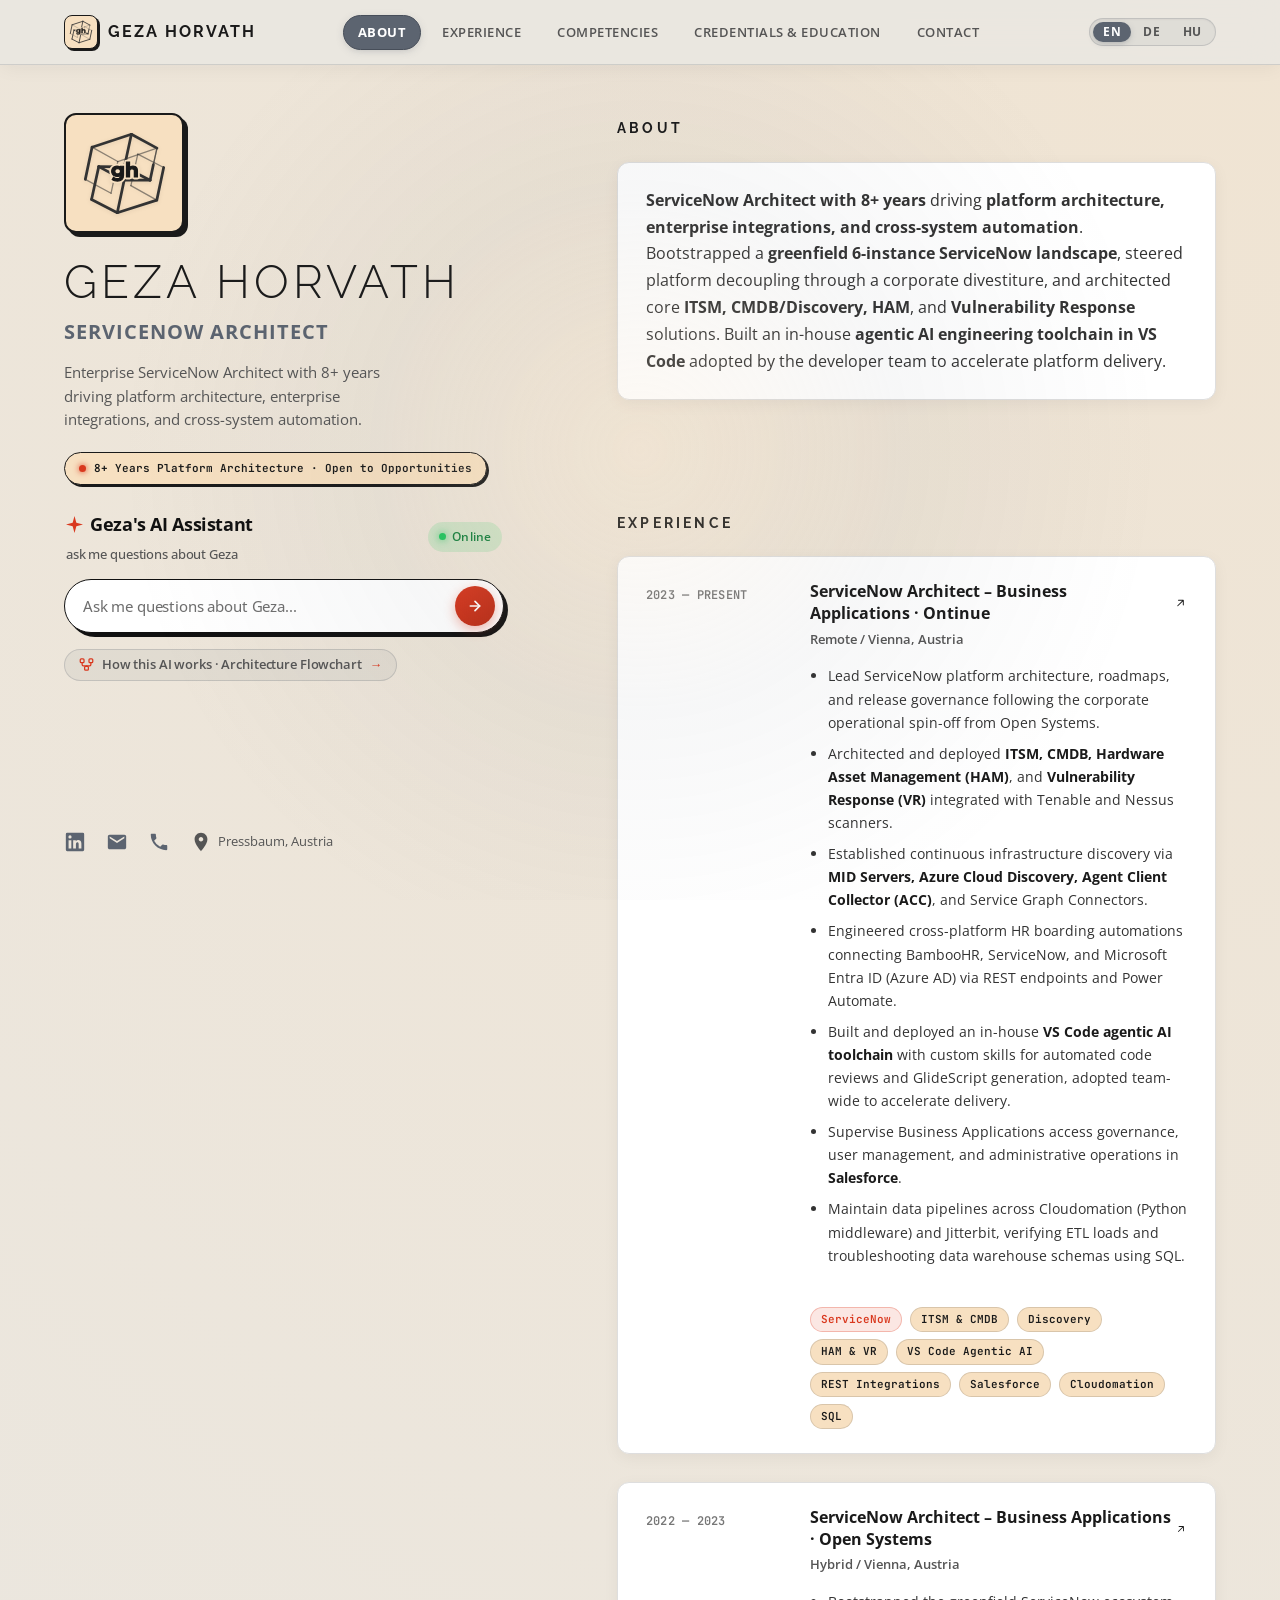
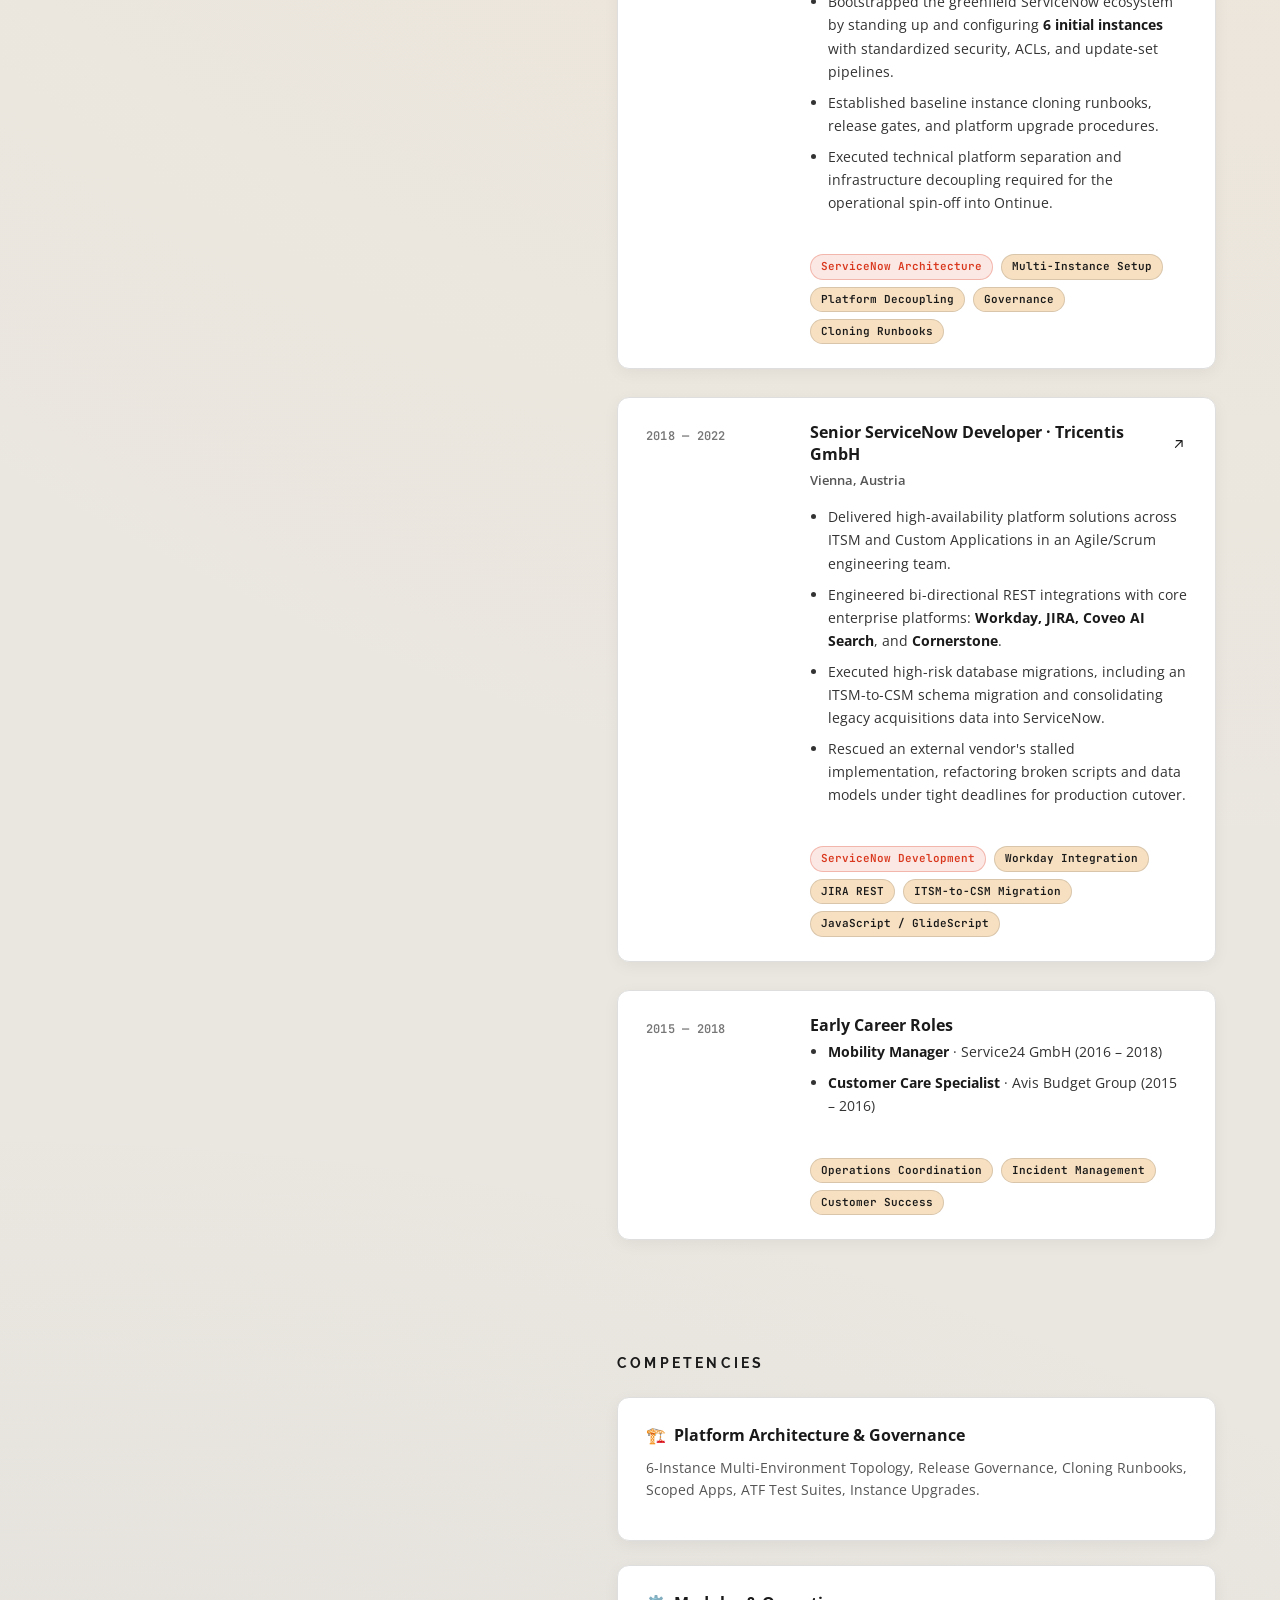
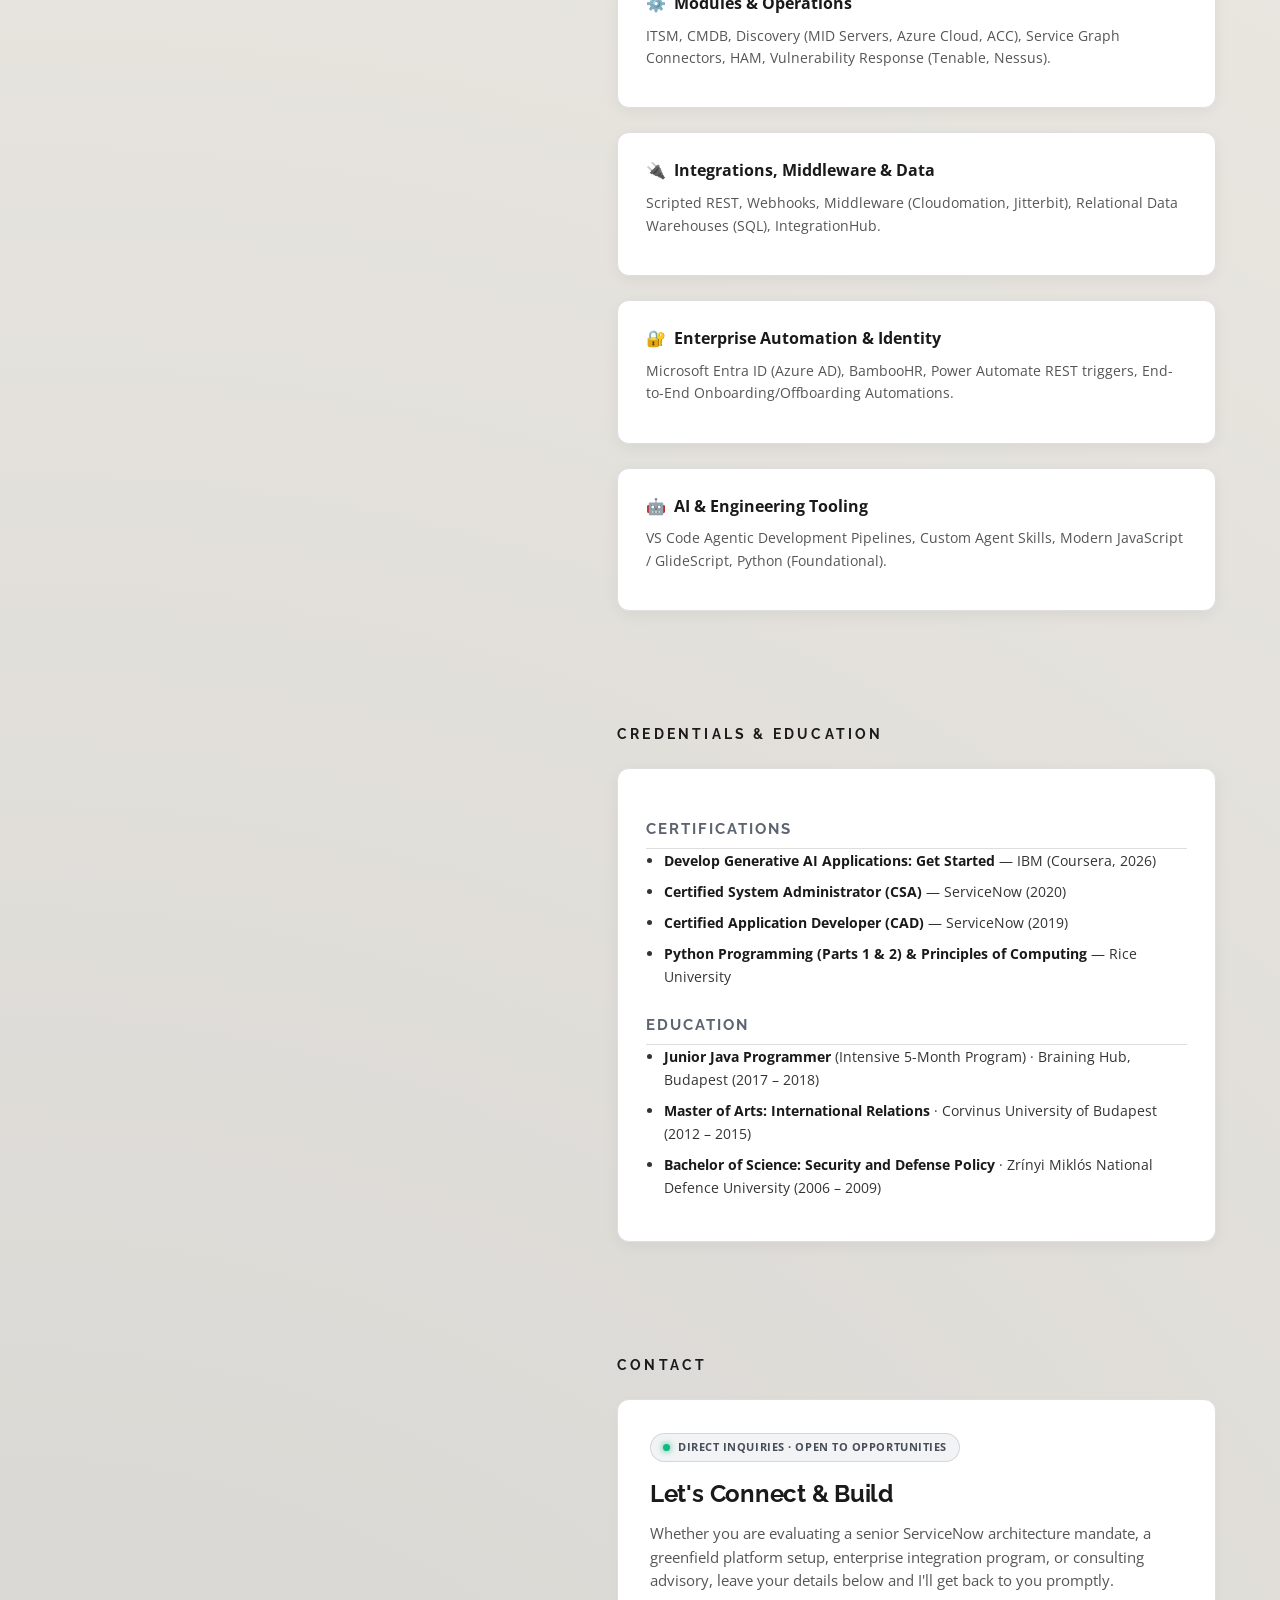
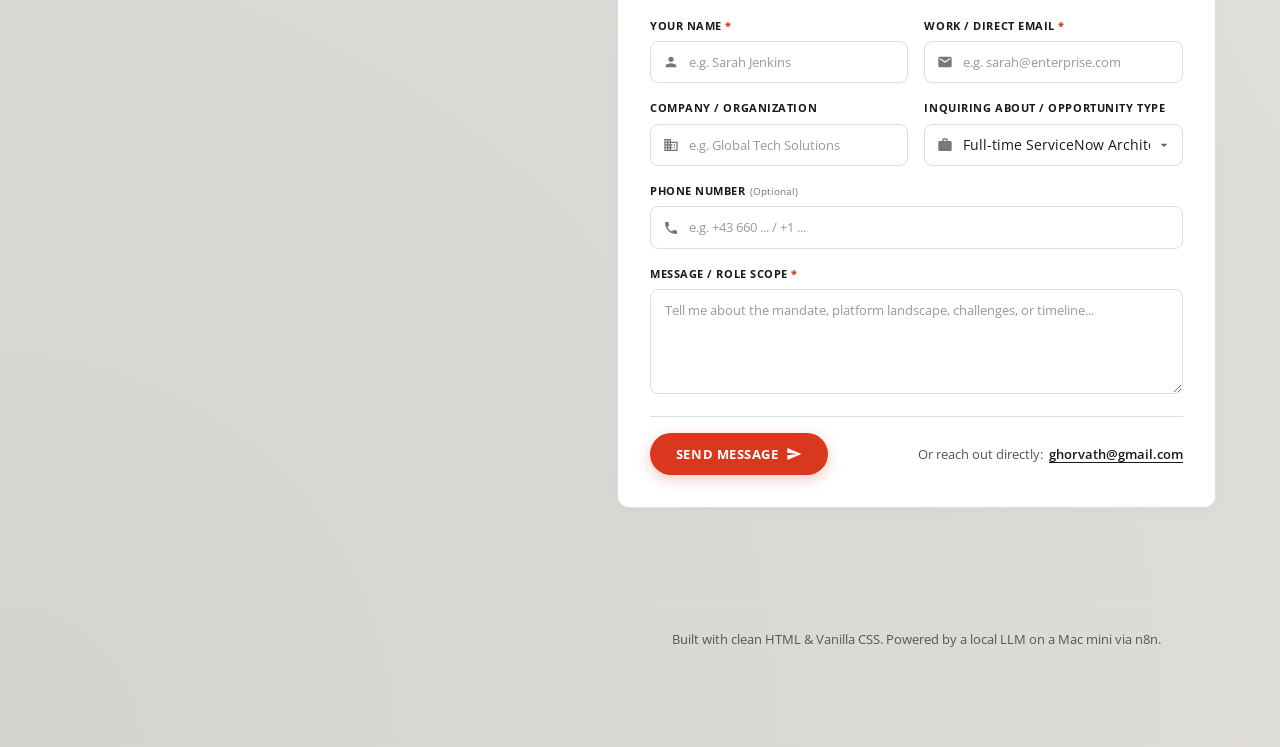
==== index.html @ 1db0560e "changed author-role text - added "Software developer"" ====
<!doctype html>
<html lang="en" class="scroll-smooth">

<head>
  <meta charset="utf-8">
  <meta name="viewport" content="width=device-width, initial-scale=1">
  <title>Geza Horvath — ServiceNow Architect</title>
  <meta name="description"
    content="ServiceNow Architect portfolio with 8+ years driving platform architecture, enterprise integrations, and cross-system automation.">
  <link rel="icon" type="image/svg+xml" href="favicon.svg">
  <link rel="apple-touch-icon" href="favicon.svg">
  <!-- Fonts: Raleway, Open Sans, Montserrat, JetBrains Mono -->
  <link rel="preconnect" href="https://fonts.googleapis.com">
  <link rel="preconnect" href="https://fonts.gstatic.com" crossorigin>
  <link
    href="https://fonts.googleapis.com/css2?family=JetBrains+Mono:wght@400;500;600;700&family=Montserrat:wght@400;500;600;700&family=Open+Sans:ital,wght@0,300;0,400;0,600;0,700;1,400&family=Raleway:wght@100;200;300;400;500;600;700;800&display=swap"
    rel="stylesheet">
  <link rel="stylesheet" href="v4-editorial/styles.css?v=tags2">
  <link rel="stylesheet" href="shared/chat-widget.css?v=arch1">
</head>

<body class="editorial-theme">

  <!-- =========================================================================
       TOP NAVIGATION BAR
       ========================================================================= -->
  <header class="top-navbar" id="top-navbar" aria-label="Main navigation">
    <div class="top-navbar-container">
      <div class="top-nav-brand">
        <a href="#about" class="brand-link" aria-label="Geza Horvath — Back to top">
          <div class="brand-logo-mini">
            <svg viewBox="0 0 80 80" class="mini-logo-svg" role="img" aria-label="Geza Horvath monogram gh">
              <!-- Secondary thin wireframe lines -->
              <g stroke="currentColor" stroke-width="1.3" stroke-opacity="0.55" stroke-linecap="round"
                stroke-linejoin="round" fill="none">
                <line x1="12.66" y1="17.84" x2="34.34" y2="29.93" />
                <line x1="67.34" y1="18.67" x2="34.34" y2="29.93" />
                <line x1="34.34" y1="29.93" x2="28.68" y2="56.6" />
                <line x1="7.0" y1="44.93" x2="28.68" y2="56.6" />
                <line x1="73.0" y1="34.93" x2="51.18" y2="23.67" />
                <line x1="51.18" y1="23.67" x2="45.38" y2="50.21" />
                <line x1="45.38" y1="50.21" x2="67.2" y2="62.44" />
                <line x1="67.34" y1="18.67" x2="61.54" y2="45.63" />
                <line x1="64.3" y1="32.57" x2="67.34" y2="18.67" />
              </g>
              <!-- Primary thick lines (Josef Albers Structural Constellation) -->
              <g stroke="currentColor" stroke-width="2.6" stroke-linecap="round" stroke-linejoin="round" fill="none">
                <line x1="12.66" y1="17.84" x2="45.8" y2="7.0" />
                <line x1="45.8" y1="7.0" x2="67.34" y2="18.67" />
                <line x1="12.66" y1="17.84" x2="7.0" y2="44.93" />
                <line x1="45.8" y1="7.0" x2="39.86" y2="34.51" />
                <line x1="18.32" y1="34.23" x2="39.86" y2="34.51" />
                <line x1="18.32" y1="34.23" x2="39.72" y2="45.63" />
                <line x1="39.86" y1="34.51" x2="61.54" y2="45.63" />
                <line x1="39.72" y1="45.63" x2="61.54" y2="45.63" />
                <line x1="61.54" y1="45.63" x2="64.3" y2="32.57" />
                <line x1="18.32" y1="34.23" x2="12.25" y2="61.88" />
                <line x1="12.25" y1="61.88" x2="33.92" y2="73.0" />
                <line x1="33.92" y1="73.0" x2="67.2" y2="62.44" />
                <line x1="67.2" y1="62.44" x2="73.0" y2="34.93" />
                <line x1="39.72" y1="45.63" x2="33.92" y2="73.0" />
              </g>
              <!-- 'gh' Monogram -->
              <text x="40" y="44" class="logo-monogram-halo" text-anchor="middle">gh</text>
              <text x="40" y="44" class="logo-monogram-core" text-anchor="middle">gh</text>
            </svg>
          </div>
          <span class="brand-text">Geza Horvath</span>
        </a>
      </div>

      <nav class="top-nav-menu" aria-label="In-page navigation links">
        <ul class="top-nav-list">
          <li>
            <a class="nav-link active" href="#about">
              <span class="nav-text" data-i18n="nav_about">About</span>
            </a>
          </li>
          <li>
            <a class="nav-link" href="#experience">
              <span class="nav-text" data-i18n="nav_experience">Experience</span>
            </a>
          </li>
          <li>
            <a class="nav-link" href="#competencies">
              <span class="nav-text" data-i18n="nav_competencies">Competencies</span>
            </a>
          </li>
          <li>
            <a class="nav-link" href="#certifications">
              <span class="nav-text"><span class="full-label" data-i18n="nav_credentials">Credentials &
                  Education</span><span class="short-label" data-i18n="nav_credentials_short">Credentials</span></span>
            </a>
          </li>
          <li>
            <a class="nav-link" href="#contact">
              <span class="nav-text" data-i18n="nav_contact">Contact</span>
            </a>
          </li>
        </ul>
      </nav>

      <div class="top-nav-actions">
        <div class="lang-picker" id="lang-picker" role="radiogroup" aria-label="Language selection">
          <button type="button" class="lang-btn active" data-lang="en" role="radio" aria-checked="true"
            aria-label="English" title="English">
            <span class="lang-code">EN</span>
          </button>
          <button type="button" class="lang-btn" data-lang="de" role="radio" aria-checked="false" aria-label="Deutsch"
            title="Deutsch">
            <span class="lang-code">DE</span>
          </button>
          <button type="button" class="lang-btn" data-lang="hu" role="radio" aria-checked="false" aria-label="Magyar"
            title="Magyar">
            <span class="lang-code">HU</span>
          </button>
        </div>
      </div>
    </div>
  </header>

  <!-- Background cursor spotlight tracking overlay -->
  <div id="spotlight" class="spotlight"></div>

  <div class="site-container">

    <!-- =========================================================================
         LEFT COLUMN (STICKY SIDEBAR: LOGO, BIO, AI ASSISTANT, SOCIAL)
         ========================================================================= -->
    <header class="sidebar-header">
      <div>
        <!-- Editorial Monogram Geometric Logo -->
        <div class="sidebar-logo-wrapper">
          <div class="logo">
            <svg viewBox="0 0 80 80" class="logo-svg" role="img" aria-label="Geza Horvath monogram gh">
              <!-- Secondary thin wireframe lines -->
              <g stroke="currentColor" stroke-width="1.1" stroke-opacity="0.55" stroke-linecap="round"
                stroke-linejoin="round" fill="none">
                <line x1="12.66" y1="17.84" x2="34.34" y2="29.93" />
                <line x1="67.34" y1="18.67" x2="34.34" y2="29.93" />
                <line x1="34.34" y1="29.93" x2="28.68" y2="56.6" />
                <line x1="7.0" y1="44.93" x2="28.68" y2="56.6" />
                <line x1="73.0" y1="34.93" x2="51.18" y2="23.67" />
                <line x1="51.18" y1="23.67" x2="45.38" y2="50.21" />
                <line x1="45.38" y1="50.21" x2="67.2" y2="62.44" />
                <line x1="67.34" y1="18.67" x2="61.54" y2="45.63" />
                <line x1="64.3" y1="32.57" x2="67.34" y2="18.67" />
              </g>
              <!-- Primary thick lines (Josef Albers Structural Constellation) -->
              <g stroke="currentColor" stroke-width="2.3" stroke-linecap="round" stroke-linejoin="round" fill="none">
                <line x1="12.66" y1="17.84" x2="45.8" y2="7.0" />
                <line x1="45.8" y1="7.0" x2="67.34" y2="18.67" />
                <line x1="12.66" y1="17.84" x2="7.0" y2="44.93" />
                <line x1="45.8" y1="7.0" x2="39.86" y2="34.51" />
                <line x1="18.32" y1="34.23" x2="39.86" y2="34.51" />
                <line x1="18.32" y1="34.23" x2="39.72" y2="45.63" />
                <line x1="39.86" y1="34.51" x2="61.54" y2="45.63" />
                <line x1="39.72" y1="45.63" x2="61.54" y2="45.63" />
                <line x1="61.54" y1="45.63" x2="64.3" y2="32.57" />
                <line x1="18.32" y1="34.23" x2="12.25" y2="61.88" />
                <line x1="12.25" y1="61.88" x2="33.92" y2="73.0" />
                <line x1="33.92" y1="73.0" x2="67.2" y2="62.44" />
                <line x1="67.2" y1="62.44" x2="73.0" y2="34.93" />
                <line x1="39.72" y1="45.63" x2="33.92" y2="73.0" />
              </g>
              <!-- 'gh' Monogram -->
              <text x="40" y="43" class="logo-monogram-halo" text-anchor="middle">gh</text>
              <text x="40" y="43" class="logo-monogram-core" text-anchor="middle">gh</text>
            </svg>
          </div>
        </div>

        <h1 class="author-title">
          <a href="/">Geza Horvath</a>
        </h1>
        <h2 class="author-role" data-i18n="author_role">
          ServiceNow Architect & Software developer
        </h2>
        <p class="author-lead" data-i18n="author_lead">
          Enterprise ServiceNow Architect with 8+ years driving platform architecture, enterprise integrations, and
          cross-system automation.
        </p>

        <div class="status-pill">
          <span class="status-indicator-dot"></span>
          <span data-i18n="status_pill">8+ Years Platform Architecture · Open to Opportunities</span>
        </div>

        <!-- Inline AI Cloud Assistant Section (Prominent, directly below status-pill) -->
        <div id="ai-cloud-container"></div>
      </div>

      <!-- Social & Direct Contact Links -->
      <ul class="social-links" aria-label="Contact and social media links">
        <li class="social-item">
          <a href="https://www.linkedin.com/in/geza-horvath-16288a185" target="_blank" rel="noreferrer noopener"
            aria-label="LinkedIn Profile" title="LinkedIn">
            <svg class="social-icon" viewBox="0 0 24 24">
              <path
                d="M20.5 2h-17A1.5 1.5 0 002 3.5v17A1.5 1.5 0 003.5 22h17a1.5 1.5 0 001.5-1.5v-17A1.5 1.5 0 0020.5 2zM8 19H5v-9h3zM6.5 8.25A1.75 1.75 0 118.3 6.5a1.78 1.78 0 01-1.8 1.75zM19 19h-3v-4.74c0-1.42-.6-1.93-1.38-1.93A1.74 1.74 0 0013 14.19a.66.66 0 000 .14V19h-3v-9h2.9v1.3a3.11 3.11 0 012.7-1.4c1.55 0 3.36.86 3.36 3.66z" />
            </svg>
          </a>
        </li>
        <li class="social-item">
          <a href="mailto:ghorvath@gmail.com" onclick="event.preventDefault(); copyText('ghorvath@gmail.com', 'Email');"
            aria-label="Email Geza Horvath" title="ghorvath@gmail.com">
            <svg class="social-icon" viewBox="0 0 24 24">
              <path
                d="M20 4H4c-1.1 0-1.99.9-1.99 2L2 18c0 1.1.9 2 2 2h16c1.1 0 2-.9 2-2V6c0-1.1-.9-2-2-2zm0 4l-8 5-8-5V6l8 5 8-5v2z" />
            </svg>
          </a>
        </li>
        <li class="social-item">
          <a href="tel:+436601082050" onclick="event.preventDefault(); copyText('+43 660 108 2050', 'Phone');"
            aria-label="Call Geza Horvath" title="+43 660 108 2050">
            <svg class="social-icon" viewBox="0 0 24 24">
              <path
                d="M20.01 15.38c-1.23 0-2.42-.2-3.53-.56a.977.977 0 00-1.01.24l-2.2 2.2a15.053 15.053 0 01-6.59-6.59l2.2-2.21a.96.96 0 00.25-1.01A11.36 11.36 0 018.57 3.9c0-.55-.45-1-1-1H4c-.55 0-1 .45-1 1 0 9.39 7.61 17 17 17 .55 0 1-.45 1-1v-3.5c0-.55-.45-1-.99-1.02z" />
            </svg>
          </a>
        </li>
        <li class="social-item">
          <span style="display: flex; align-items: center; font-size: 13px; color: var(--c-text-muted);"
            title="Pressbaum, Austria">
            <svg class="social-icon" style="margin-right: 6px;" viewBox="0 0 24 24">
              <path
                d="M12 2C8.13 2 5 5.13 5 9c0 5.25 7 13 7 13s7-7.75 7-13c0-3.87-3.13-7-7-7zm0 9.5c-1.38 0-2.5-1.12-2.5-2.5s1.12-2.5 2.5-2.5 2.5 1.12 2.5 2.5-1.12 2.5-2.5 2.5z" />
            </svg>
            <span data-i18n="location_text">Pressbaum, Austria</span>
          </span>
        </li>
      </ul>
    </header>

    <!-- =========================================================================
         RIGHT COLUMN (SCROLLABLE CONTENT SECTIONS)
         ========================================================================= -->
    <main id="content" class="main-content">

      <!-- SECTION 1: ABOUT -->
      <section id="about" class="content-section" aria-label="About summary">
        <div class="sticky-section-header">
          <h2 class="section-label" data-i18n="section_about">About</h2>
        </div>
        <div class="card-item about-card">
          <p class="about-text" data-i18n-html="about_p">
            <strong>ServiceNow Architect with 8+ years</strong> driving <strong>platform architecture, enterprise
              integrations, and cross-system automation</strong>. Bootstrapped a <strong class="accent-color">greenfield
              6-instance ServiceNow landscape</strong>, steered platform decoupling through a corporate divestiture, and
            architected core <strong class="accent-color">ITSM, CMDB/Discovery, HAM</strong>, and <strong
              class="accent-color">Vulnerability Response</strong> solutions. Built an in-house <strong
              class="accent-color">agentic AI engineering toolchain in VS Code</strong> adopted by the developer team to
            accelerate platform delivery.
          </p>
        </div>
      </section>

      <!-- SECTION 2: EXPERIENCE -->
      <section id="experience" class="content-section" aria-label="Professional Experience">
        <div class="sticky-section-header">
          <h2 class="section-label" data-i18n="section_experience">Experience</h2>
        </div>

        <div class="experience-list card-list">

          <!-- ROLE 1: ONTINUE -->
          <article class="card-item experience-card">
            <div class="card-grid">
              <header class="card-period" aria-label="2023 to Present" data-i18n-html="exp_ontinue_period">2023 &mdash;
                Present</header>
              <div class="card-content">
                <h3 class="card-headline">
                  <a href="https://www.ontinue.com" target="_blank" rel="noreferrer noopener">
                    <span data-i18n="exp_ontinue_role">ServiceNow Architect – Business Applications · Ontinue</span>
                    <svg class="arrow-icon" viewBox="0 0 20 20">
                      <path
                        d="M5.22 14.78a.75.75 0 001.06 0l7.22-7.22v5.69a.75.75 0 001.5 0v-7.5a.75.75 0 00-.75-.75h-7.5a.75.75 0 000 1.5h5.69l-7.22 7.22a.75.75 0 000 1.06z" />
                    </svg>
                  </a>
                </h3>
                <div class="card-company" data-i18n="exp_ontinue_loc">Remote / Vienna, Austria</div>
                <ul class="bullet-list">
                  <li data-i18n="exp_ontinue_b1">Lead ServiceNow platform architecture, roadmaps, and release governance
                    following the corporate operational spin-off from Open Systems.</li>
                  <li data-i18n-html="exp_ontinue_b2">Architected and deployed <strong>ITSM, CMDB, Hardware Asset
                      Management (HAM)</strong>, and <strong>Vulnerability Response (VR)</strong> integrated with
                    Tenable and Nessus scanners.</li>
                  <li data-i18n-html="exp_ontinue_b3">Established continuous infrastructure discovery via <strong>MID
                      Servers, Azure Cloud Discovery, Agent Client Collector (ACC)</strong>, and Service Graph
                    Connectors.</li>
                  <li data-i18n="exp_ontinue_b4">Engineered cross-platform HR boarding automations connecting BambooHR,
                    ServiceNow, and Microsoft Entra ID (Azure AD) via REST endpoints and Power Automate.</li>
                  <li data-i18n-html="exp_ontinue_b5">Built and deployed an in-house <strong>VS Code agentic AI
                      toolchain</strong> with custom skills for automated code reviews and GlideScript generation,
                    adopted team-wide to accelerate delivery.</li>
                  <li data-i18n-html="exp_ontinue_b6">Supervise Business Applications access governance, user
                    management, and administrative operations in <strong>Salesforce</strong>.</li>
                  <li data-i18n="exp_ontinue_b7">Maintain data pipelines across Cloudomation (Python middleware) and
                    Jitterbit, verifying ETL loads and troubleshooting data warehouse schemas using SQL.</li>
                </ul>
                <div class="tag-cloud" aria-label="Technologies used at Ontinue">
                  <span class="tag-badge accent">ServiceNow</span>
                  <span class="tag-badge">ITSM &amp; CMDB</span>
                  <span class="tag-badge">Discovery</span>
                  <span class="tag-badge">HAM &amp; VR</span>
                  <span class="tag-badge">VS Code Agentic AI</span>
                  <span class="tag-badge">REST Integrations</span>
                  <span class="tag-badge">Salesforce</span>
                  <span class="tag-badge">Cloudomation</span>
                  <span class="tag-badge">SQL</span>
                </div>
              </div>
            </div>
          </article>

          <!-- ROLE 2: OPEN SYSTEMS -->
          <article class="card-item experience-card">
            <div class="card-grid">
              <header class="card-period" aria-label="May 2022 to February 2023" data-i18n-html="exp_open_period">2022
                &mdash; 2023</header>
              <div class="card-content">
                <h3 class="card-headline">
                  <a href="https://www.open-systems.com" target="_blank" rel="noreferrer noopener">
                    <span data-i18n="exp_open_role">ServiceNow Architect – Business Applications · Open Systems</span>
                    <svg class="arrow-icon" viewBox="0 0 20 20">
                      <path
                        d="M5.22 14.78a.75.75 0 001.06 0l7.22-7.22v5.69a.75.75 0 001.5 0v-7.5a.75.75 0 00-.75-.75h-7.5a.75.75 0 000 1.5h5.69l-7.22 7.22a.75.75 0 000 1.06z" />
                    </svg>
                  </a>
                </h3>
                <div class="card-company" data-i18n="exp_open_loc">Hybrid / Vienna, Austria</div>
                <ul class="bullet-list">
                  <li data-i18n-html="exp_open_b1">Bootstrapped the greenfield ServiceNow ecosystem by standing up and
                    configuring <strong>6 initial instances</strong> with standardized security, ACLs, and update-set
                    pipelines.</li>
                  <li data-i18n="exp_open_b2">Established baseline instance cloning runbooks, release gates, and
                    platform upgrade procedures.</li>
                  <li data-i18n="exp_open_b3">Executed technical platform separation and infrastructure decoupling
                    required for the operational spin-off into Ontinue.</li>
                </ul>
                <div class="tag-cloud" aria-label="Technologies used at Open Systems">
                  <span class="tag-badge accent">ServiceNow Architecture</span>
                  <span class="tag-badge">Multi-Instance Setup</span>
                  <span class="tag-badge">Platform Decoupling</span>
                  <span class="tag-badge">Governance</span>
                  <span class="tag-badge">Cloning Runbooks</span>
                </div>
              </div>
            </div>
          </article>

          <!-- ROLE 3: TRICENTIS -->
          <article class="card-item experience-card">
            <div class="card-grid">
              <header class="card-period" aria-label="August 2018 to April 2022" data-i18n-html="exp_tri_period">2018
                &mdash; 2022</header>
              <div class="card-content">
                <h3 class="card-headline">
                  <a href="https://www.tricentis.com" target="_blank" rel="noreferrer noopener">
                    <span data-i18n="exp_tri_role">Senior ServiceNow Developer · Tricentis GmbH</span>
                    <svg class="arrow-icon" viewBox="0 0 20 20">
                      <path
                        d="M5.22 14.78a.75.75 0 001.06 0l7.22-7.22v5.69a.75.75 0 001.5 0v-7.5a.75.75 0 00-.75-.75h-7.5a.75.75 0 000 1.5h5.69l-7.22 7.22a.75.75 0 000 1.06z" />
                    </svg>
                  </a>
                </h3>
                <div class="card-company" data-i18n="exp_tri_loc">Vienna, Austria</div>
                <ul class="bullet-list">
                  <li data-i18n="exp_tri_b1">Delivered high-availability platform solutions across ITSM and Custom
                    Applications in an Agile/Scrum engineering team.</li>
                  <li data-i18n-html="exp_tri_b2">Engineered bi-directional REST integrations with core enterprise
                    platforms: <strong>Workday, JIRA, Coveo AI Search</strong>, and <strong>Cornerstone</strong>.</li>
                  <li data-i18n="exp_tri_b3">Executed high-risk database migrations, including an ITSM-to-CSM schema
                    migration and consolidating legacy acquisitions data into ServiceNow.</li>
                  <li data-i18n="exp_tri_b4">Rescued an external vendor's stalled implementation, refactoring broken
                    scripts and data models under tight deadlines for production cutover.</li>
                </ul>
                <div class="tag-cloud" aria-label="Technologies used at Tricentis">
                  <span class="tag-badge accent">ServiceNow Development</span>
                  <span class="tag-badge">Workday Integration</span>
                  <span class="tag-badge">JIRA REST</span>
                  <span class="tag-badge">ITSM-to-CSM Migration</span>
                  <span class="tag-badge">JavaScript / GlideScript</span>
                </div>
              </div>
            </div>
          </article>

          <!-- ROLE 4: EARLY CAREER -->
          <article class="card-item experience-card">
            <div class="card-grid">
              <header class="card-period" aria-label="2015 to 2018" data-i18n-html="exp_early_period">2015 &mdash; 2018
              </header>
              <div class="card-content">
                <h3 class="card-headline" data-i18n="exp_early_title">Early Career Roles</h3>
                <ul class="bullet-list">
                  <li data-i18n-html="exp_early_r1"><strong>Mobility Manager</strong> &middot; Service24 GmbH (2016
                    &ndash; 2018)</li>
                  <li data-i18n-html="exp_early_r2"><strong>Customer Care Specialist</strong> &middot; Avis Budget Group
                    (2015 &ndash; 2016)</li>
                </ul>
                <div class="tag-cloud" aria-label="Skills from early career">
                  <span class="tag-badge" data-i18n="tag_ops">Operations Coordination</span>
                  <span class="tag-badge" data-i18n="tag_incident">Incident Management</span>
                  <span class="tag-badge" data-i18n="tag_customer">Customer Success</span>
                </div>
              </div>
            </div>
          </article>

        </div>
      </section>

      <!-- SECTION 3: COMPETENCIES -->
      <section id="competencies" class="content-section" aria-label="Core Competencies">
        <div class="sticky-section-header">
          <h2 class="section-label" data-i18n="section_competencies">Competencies</h2>
        </div>

        <div class="competencies-grid">
          <div class="card-item competency-section-box">
            <h3 class="competency-title">
              <span class="comp-icon">🏗️</span>
              <span data-i18n="comp_title_1">Platform Architecture &amp; Governance</span>
            </h3>
            <p class="competency-desc" data-i18n="comp_desc_1">6-Instance Multi-Environment Topology, Release
              Governance, Cloning Runbooks, Scoped Apps, ATF Test Suites, Instance Upgrades.</p>
          </div>

          <div class="card-item competency-section-box">
            <h3 class="competency-title">
              <span class="comp-icon">⚙️</span>
              <span data-i18n="comp_title_2">Modules &amp; Operations</span>
            </h3>
            <p class="competency-desc" data-i18n="comp_desc_2">ITSM, CMDB, Discovery (MID Servers, Azure Cloud, ACC),
              Service Graph Connectors, HAM, Vulnerability Response (Tenable, Nessus).</p>
          </div>

          <div class="card-item competency-section-box">
            <h3 class="competency-title">
              <span class="comp-icon">🔌</span>
              <span data-i18n="comp_title_3">Integrations, Middleware &amp; Data</span>
            </h3>
            <p class="competency-desc" data-i18n="comp_desc_3">Scripted REST, Webhooks, Middleware (Cloudomation,
              Jitterbit), Relational Data Warehouses (SQL), IntegrationHub.</p>
          </div>

          <div class="card-item competency-section-box">
            <h3 class="competency-title">
              <span class="comp-icon">🔐</span>
              <span data-i18n="comp_title_4">Enterprise Automation &amp; Identity</span>
            </h3>
            <p class="competency-desc" data-i18n="comp_desc_4">Microsoft Entra ID (Azure AD), BambooHR, Power Automate
              REST triggers, End-to-End Onboarding/Offboarding Automations.</p>
          </div>

          <div class="card-item competency-section-box">
            <h3 class="competency-title">
              <span class="comp-icon">🤖</span>
              <span data-i18n="comp_title_5">AI &amp; Engineering Tooling</span>
            </h3>
            <p class="competency-desc" data-i18n="comp_desc_5">VS Code Agentic Development Pipelines, Custom Agent
              Skills, Modern JavaScript / GlideScript, Python (Foundational).</p>
          </div>
        </div>
      </section>

      <!-- SECTION 4: CREDENTIALS & EDUCATION -->
      <section id="certifications" class="content-section" aria-label="Credentials and Education">
        <div class="sticky-section-header">
          <h2 class="section-label" data-i18n="section_credentials">Credentials &amp; Education</h2>
        </div>

        <div class="card-item credentials-card">
          <h3 class="card-subheading" data-i18n="heading_certifications">Certifications</h3>
          <ul class="bullet-list tight-list">
            <li data-i18n-html="cert_1"><strong>Develop Generative AI Applications: Get Started</strong> &mdash; IBM
              (Coursera, 2026)</li>
            <li data-i18n-html="cert_2"><strong>Certified System Administrator (CSA)</strong> &mdash; ServiceNow (2020)
            </li>
            <li data-i18n-html="cert_3"><strong>Certified Application Developer (CAD)</strong> &mdash; ServiceNow (2019)
            </li>
            <li data-i18n-html="cert_4"><strong>Python Programming (Parts 1 &amp; 2) &amp; Principles of
                Computing</strong> &mdash; Rice University</li>
          </ul>

          <h3 class="card-subheading" data-i18n="heading_education">Education</h3>
          <ul class="bullet-list tight-list">
            <li data-i18n-html="edu_1"><strong>Junior Java Programmer</strong> (Intensive 5-Month Program) &middot;
              Braining Hub, Budapest (2017 &ndash; 2018)</li>
            <li data-i18n-html="edu_2"><strong>Master of Arts: International Relations</strong> &middot; Corvinus
              University of Budapest (2012 &ndash; 2015)</li>
            <li data-i18n-html="edu_3"><strong>Bachelor of Science: Security and Defense Policy</strong> &middot; Zrínyi
              Miklós National Defence University (2006 &ndash; 2009)</li>
          </ul>
        </div>
      </section>

      <!-- SECTION 5: CONTACT & RECRUITER INQUIRIES -->
      <section id="contact" class="content-section" aria-label="Contact and Recruiter Inquiries">
        <div class="sticky-section-header">
          <h2 class="section-label" data-i18n="section_contact">Contact</h2>
        </div>

        <div class="card-item contact-card">
          <div class="contact-header">
            <div class="contact-badge-pill">
              <span class="status-indicator-dot"></span>
              <span data-i18n="contact_badge">Direct Inquiries · Open to Opportunities</span>
            </div>
            <h3 class="contact-title" data-i18n="contact_title">Let's Connect &amp; Build</h3>
            <p class="contact-subtitle" data-i18n="contact_subtitle">
              Whether you are evaluating a senior ServiceNow architecture mandate, a greenfield platform setup,
              enterprise integration program, or consulting advisory, leave your details below and I'll get back to you
              promptly.
            </p>
          </div>

          <form id="contact-form" class="contact-form" novalidate>
            <div class="form-grid">
              <div class="form-group">
                <label for="contact-name" class="form-label">
                  <span data-i18n="label_name">Your Name</span> <span class="required-star">*</span>
                </label>
                <div class="input-wrapper">
                  <span class="input-icon" aria-hidden="true">
                    <svg viewBox="0 0 24 24" width="16" height="16">
                      <path fill="currentColor"
                        d="M12 12c2.21 0 4-1.79 4-4s-1.79-4-4-4-4 1.79-4 4 1.79 4 4 4zm0 2c-2.67 0-8 1.34-8 4v2h16v-2c0-2.66-5.33-4-8-4z" />
                    </svg>
                  </span>
                  <input type="text" id="contact-name" name="name" class="form-input" placeholder="e.g. Sarah Jenkins"
                    data-i18n-attr="placeholder:ph_name" required autocomplete="name">
                </div>
                <span class="field-error" id="name-error"></span>
              </div>

              <div class="form-group">
                <label for="contact-email" class="form-label">
                  <span data-i18n="label_email">Work / Direct Email</span> <span class="required-star">*</span>
                </label>
                <div class="input-wrapper">
                  <span class="input-icon" aria-hidden="true">
                    <svg viewBox="0 0 24 24" width="16" height="16">
                      <path fill="currentColor"
                        d="M20 4H4c-1.1 0-1.99.9-1.99 2L2 18c0 1.1.9 2 2 2h16c1.1 0 2-.9 2-2V6c0-1.1-.9-2-2-2zm0 4l-8 5-8-5V6l8 5 8-5v2z" />
                    </svg>
                  </span>
                  <input type="email" id="contact-email" name="email" class="form-input"
                    placeholder="e.g. sarah@enterprise.com" data-i18n-attr="placeholder:ph_email" required
                    autocomplete="email">
                </div>
                <span class="field-error" id="email-error"></span>
              </div>

              <div class="form-group">
                <label for="contact-company" class="form-label" data-i18n="label_company">
                  Company / Organization
                </label>
                <div class="input-wrapper">
                  <span class="input-icon" aria-hidden="true">
                    <svg viewBox="0 0 24 24" width="16" height="16">
                      <path fill="currentColor"
                        d="M12 7V3H2v18h20V7H12zM6 19H4v-2h2v2zm0-4H4v-2h2v2zm0-4H4V9h2v2zm0-4H4V5h2v2zm4 12H8v-2h2v2zm0-4H8v-2h2v2zm0-4H8V9h2v2zm0-4H8V5h2v2zm10 12h-8v-2h2v-2h-2v-2h2v-2h-2V9h8v10zm-2-8h-2v2h2v-2zm0 4h-2v2h2v-2z" />
                    </svg>
                  </span>
                  <input type="text" id="contact-company" name="company" class="form-input"
                    placeholder="e.g. Global Tech Solutions" data-i18n-attr="placeholder:ph_company"
                    autocomplete="organization">
                </div>
              </div>

              <div class="form-group">
                <label for="contact-role" class="form-label" data-i18n="label_role">
                  Inquiring About / Opportunity Type
                </label>
                <div class="input-wrapper select-wrapper">
                  <span class="input-icon" aria-hidden="true">
                    <svg viewBox="0 0 24 24" width="16" height="16">
                      <path fill="currentColor"
                        d="M20 6h-4V4c0-1.11-.89-2-2-2h-4c-1.11 0-2 .89-2 2v2H4c-1.11 0-1.99.89-1.99 2L2 19c0 1.11.89 2 2 2h16c1.11 0 2-.89 2-2V8c0-1.11-.89-2-2-2zm-6 0h-4V4h4v2z" />
                    </svg>
                  </span>
                  <select id="contact-role" name="roleOrInterest" class="form-select">
                    <option value="Full-time ServiceNow Architecture" data-i18n="opt_role_1">Full-time ServiceNow
                      Architecture</option>
                    <option value="Contract / Consulting Program" data-i18n="opt_role_2">Contract / Consulting Program
                    </option>
                    <option value="Greenfield / Platform Decoupling" data-i18n="opt_role_3">Greenfield / Platform
                      Decoupling</option>
                    <option value="Integrations &amp; Discovery / CMDB" data-i18n="opt_role_4">Integrations &amp;
                      Discovery / CMDB</option>
                    <option value="General Leadership / Advisory" data-i18n="opt_role_5">General Leadership / Advisory
                    </option>
                  </select>
                </div>
              </div>

              <div class="form-group form-group-full">
                <label for="contact-phone" class="form-label">
                  <span data-i18n="label_phone">Phone Number</span> <span class="optional-label"
                    data-i18n="label_optional">(Optional)</span>
                </label>
                <div class="input-wrapper">
                  <span class="input-icon" aria-hidden="true">
                    <svg viewBox="0 0 24 24" width="16" height="16">
                      <path fill="currentColor"
                        d="M6.62 10.79c1.44 2.83 3.76 5.14 6.59 6.59l2.2-2.2c.27-.27.67-.36 1.02-.24 1.12.37 2.33.57 3.57.57.55 0 1 .45 1 1V20c0 .55-.45 1-1 1-9.39 0-17-7.61-17-17 0-.55.45-1 1-1h3.5c.55 0 1 .45 1 1 0 1.25.2 2.45.57 3.57.11.35.03.74-.25 1.02l-2.2 2.2z" />
                    </svg>
                  </span>
                  <input type="tel" id="contact-phone" name="phone" class="form-input"
                    placeholder="e.g. +43 660 ... / +1 ..." data-i18n-attr="placeholder:ph_phone" autocomplete="tel">
                </div>
              </div>

              <div class="form-group form-group-full">
                <label for="contact-message" class="form-label">
                  <span data-i18n="label_message">Message / Role Scope</span> <span class="required-star">*</span>
                </label>
                <div class="input-wrapper textarea-wrapper">
                  <textarea id="contact-message" name="message" class="form-textarea" rows="4"
                    placeholder="Tell me about the mandate, platform landscape, challenges, or timeline..."
                    data-i18n-attr="placeholder:ph_message" required></textarea>
                </div>
                <span class="field-error" id="message-error"></span>
              </div>
            </div>

            <!-- Form Status / Alerts -->
            <div id="contact-status" class="contact-status-banner" style="display: none;" role="alert"></div>

            <div class="form-footer">
              <button type="submit" id="contact-submit-btn" class="contact-submit-btn">
                <span class="btn-text" data-i18n="btn_submit">Send Message</span>
                <span class="btn-icon">
                  <svg viewBox="0 0 24 24" width="16" height="16">
                    <path fill="currentColor" d="M2.01 21L23 12 2.01 3 2 10l15 2-15 2z" />
                  </svg>
                </span>
                <span class="btn-spinner" style="display: none;" aria-hidden="true"></span>
              </button>

              <div class="contact-direct-hint">
                <span data-i18n="hint_direct">Or reach out directly:</span>
                <a href="mailto:ghorvath@gmail.com" class="direct-email-link"
                  onclick="event.preventDefault(); copyText('ghorvath@gmail.com', 'Email');" title="Copy email">
                  ghorvath@gmail.com
                </a>
              </div>
            </div>
          </form>
        </div>
      </section>

      <!-- Site Footer Note -->
      <footer class="site-footer">
        <p data-i18n-html="footer_text">Built with clean HTML &amp; Vanilla CSS. Powered by a local LLM on a Mac mini
          via n8n.</p>
      </footer>

    </main>
  </div>

  <!-- Interactive clipboard toast container -->
  <div id="toast" class="toast-msg">Copied to clipboard!</div>

  <!-- Client-side Scripts -->
  <script src="translations.js"></script>
  <script src="script.js"></script>
  <script src="shared/chat-widget.js?v=i18n2"></script>
  <script>
    document.addEventListener('DOMContentLoaded', function () {
      ResumeChat.init({
        endpoint: 'http://Gezas-Mac-mini.local:5678/webhook/resume-chat'
      });
    });
  </script>

</body>

</html>
---- v4-editorial/styles.css ----
/* ==========================================================================
   GEZA HORVATH — PORTFOLIO (VERSION 4: EDITORIAL HYBRID)
   Combining: Original 2-Column + Top-Nav Layout with Editorial (v3-mavrk) Palette & Logo
   Palette: Warm Buff (#f7e0c1), Slate Gray (#5c6470), Jet Black & Terracotta
   ========================================================================== */

:root {
  /* Editorial Color Tokens */
  --c-bg: #eae7e1;
  --c-canvas: #f8f6f0;
  --c-buff: #f7e0c1;
  --c-buff-dark: #e8caa3;
  --c-buff-subtle: #fcf8f2;
  --c-topbar: #5c6470;
  --c-topbar-dark: #474e59;
  --c-slate-light: #7c8594;
  --c-text-dark: #1a1a1a;
  --c-text-body: #333333;
  --c-text-muted: #555555;
  --c-text-light: #777777;
  --c-line: #999999;
  --c-border: #dedede;
  --c-white: #ffffff;
  --c-accent-terracotta: #d9381e;
  --c-accent-hover: #b82a14;

  /* Typography */
  --font-title: 'Raleway', sans-serif;
  --font-heading: 'Open Sans', sans-serif;
  --font-body: 'Open Sans', sans-serif;
  --font-logo: 'Montserrat', sans-serif;
  --font-mono: 'JetBrains Mono', monospace;

  /* Transitions */
  --transition-fast: 150ms cubic-bezier(0.16, 1, 0.3, 1);
  --transition-normal: 250ms cubic-bezier(0.16, 1, 0.3, 1);
}

/* ==========================================================================
   RESET & BASE STYLES
   ========================================================================== */

*, *::before, *::after {
  box-sizing: border-box;
  margin: 0;
  padding: 0;
}

html {
  font-size: 16px;
  scroll-behavior: smooth;
  scroll-padding-top: 80px;
  -webkit-font-smoothing: antialiased;
  -moz-osx-font-smoothing: grayscale;
}

::selection {
  background-color: var(--c-buff);
  color: var(--c-text-dark);
}

body {
  font-family: var(--font-body);
  background-color: var(--c-bg);
  background-image: 
    radial-gradient(circle at 100% 0%, rgba(247, 224, 193, 0.45) 0%, transparent 45%),
    radial-gradient(circle at 0% 100%, rgba(92, 100, 112, 0.15) 0%, transparent 50%);
  color: var(--c-text-body);
  line-height: 1.68;
  overflow-x: hidden;
  position: relative;
  min-height: 100vh;
}

a {
  color: inherit;
  text-decoration: none;
  transition: color var(--transition-fast);
}

button {
  font-family: inherit;
  cursor: pointer;
  border: none;
  background: none;
}

/* ==========================================================================
   SPOTLIGHT OVERLAY
   ========================================================================== */

.spotlight {
  pointer-events: none;
  position: fixed;
  inset: 0;
  z-index: 30;
  transition: opacity 300ms ease;
  background: radial-gradient(
    650px circle at var(--mouse-x, 50vw) var(--mouse-y, 50vh),
    rgba(247, 224, 193, 0.18),
    rgba(92, 100, 112, 0.05) 40%,
    transparent 80%
  );
}

/* ==========================================================================
   TOP NAVIGATION BAR (EDITORIAL SLATE & BUFF)
   ========================================================================== */

.top-navbar {
  position: sticky;
  top: 0;
  left: 0;
  right: 0;
  width: 100%;
  z-index: 90;
  background: rgba(234, 231, 225, 0.94);
  backdrop-filter: blur(16px);
  -webkit-backdrop-filter: blur(16px);
  border-bottom: 1.5px solid rgba(92, 100, 112, 0.2);
  box-shadow: 0 4px 20px -2px rgba(26, 26, 26, 0.06);
}

.top-navbar-container {
  max-width: 1280px;
  margin: 0 auto;
  padding: 0 24px;
  height: 64px;
  display: flex;
  align-items: center;
  justify-content: space-between;
  gap: 16px;
}

@media (min-width: 768px) {
  .top-navbar-container {
    padding: 0 48px;
  }
}

@media (min-width: 1024px) {
  .top-navbar-container {
    padding: 0 64px;
  }
}

/* Brand mini monogram & link */
.top-nav-brand .brand-link {
  display: flex;
  align-items: center;
  gap: 10px;
  text-decoration: none;
}

.brand-logo-mini {
  position: relative;
  width: 34px;
  height: 34px;
  background: var(--c-buff);
  border-radius: 8px;
  display: flex;
  align-items: center;
  justify-content: center;
  border: 1.5px solid #1a1a1a;
  box-shadow: 2px 2px 0px #1a1a1a;
  transition: all var(--transition-fast);
}

.mini-logo-svg {
  width: 26px;
  height: 26px;
  stroke: #1a1a1a;
  display: block;
}

.mini-logo-text {
  display: none;
}

.brand-link:hover .brand-logo-mini {
  transform: translateY(-1px);
  box-shadow: 3px 3px 0px #1a1a1a;
  background: var(--c-buff-dark);
}

.brand-text {
  font-family: var(--font-title);
  font-size: 16px;
  font-weight: 700;
  letter-spacing: 2px;
  text-transform: uppercase;
  color: var(--c-text-dark);
}

/* Nav links */
.top-nav-menu {
  display: flex;
  align-items: center;
  min-width: 0;
}

.top-nav-list {
  display: flex;
  align-items: center;
  gap: 6px;
  list-style: none;
  margin: 0;
  padding: 0;
}

.top-nav-list .nav-link {
  display: inline-flex;
  align-items: center;
  padding: 6px 14px;
  border-radius: 999px;
  font-family: var(--font-heading);
  font-size: 12.5px;
  font-weight: 600;
  letter-spacing: 0.04em;
  text-transform: uppercase;
  color: var(--c-text-muted);
  text-decoration: none;
  border: 1px solid transparent;
  transition: all var(--transition-fast);
  cursor: pointer;
  white-space: nowrap;
}

.top-nav-list .nav-link:hover {
  color: var(--c-text-dark);
  background: rgba(92, 100, 112, 0.1);
}

.top-nav-list .nav-link.active {
  color: #ffffff;
  background: var(--c-topbar);
  font-weight: 700;
  border-color: var(--c-topbar-dark);
  box-shadow: 0 2px 8px -2px rgba(92, 100, 112, 0.35);
}

.short-label {
  display: none;
}

/* ==========================================================================
   LANGUAGE PICKER (EDITORIAL SEGMENTED PILL)
   ========================================================================== */

.top-nav-actions {
  display: flex;
  align-items: center;
  flex-shrink: 0;
  margin-left: 8px;
}

.lang-picker {
  display: inline-flex;
  align-items: center;
  background: rgba(92, 100, 112, 0.08);
  border: 1.5px solid rgba(92, 100, 112, 0.22);
  border-radius: 999px;
  padding: 3px;
  gap: 2px;
  box-shadow: inset 0 1px 2px rgba(26, 26, 26, 0.04);
}

.lang-btn {
  display: inline-flex;
  align-items: center;
  justify-content: center;
  padding: 4px 10px;
  border-radius: 999px;
  border: none;
  background: transparent;
  color: var(--c-text-muted);
  font-family: var(--font-heading);
  font-size: 11.5px;
  font-weight: 700;
  letter-spacing: 0.06em;
  text-transform: uppercase;
  cursor: pointer;
  transition: all var(--transition-fast);
  line-height: 1;
}

.lang-btn:hover {
  color: var(--c-text-dark);
  background: rgba(92, 100, 112, 0.12);
}

.lang-btn.active {
  background: var(--c-topbar);
  color: #ffffff;
  box-shadow: 0 2px 6px -1px rgba(92, 100, 112, 0.4);
}

.lang-btn:focus-visible {
  outline: 2px solid var(--c-accent);
  outline-offset: 1px;
}



@media (max-width: 900px) {
  .full-label {
    display: none;
  }
  .short-label {
    display: inline;
  }
}

@media (max-width: 768px) {
  .top-navbar-container {
    height: 58px;
    padding: 0 20px;
    gap: 10px;
  }
  .brand-text {
    display: none;
  }
  .top-nav-list {
    gap: 3px;
    overflow-x: auto;
    scrollbar-width: none;
  }
  .top-nav-list::-webkit-scrollbar {
    display: none;
  }
  .top-nav-list .nav-link {
    padding: 5px 9px;
    font-size: 11px;
  }
  .top-nav-actions {
    margin-left: 2px;
  }
  .lang-picker {
    padding: 2px;
    gap: 1px;
  }
  .lang-btn {
    padding: 3px 6px;
    font-size: 10px;
  }
}

/* ==========================================================================
   CONTAINER & TWO-COLUMN BRITTANY CHIANG LAYOUT
   ========================================================================== */

.site-container {
  max-width: 1280px;
  margin: 0 auto;
  min-height: 100vh;
  padding: 0 24px;
}

@media (min-width: 768px) {
  .site-container {
    padding: 0 48px;
  }
}

@media (min-width: 1024px) {
  .site-container {
    padding: 0 64px;
    display: flex;
    justify-content: space-between;
    gap: 32px;
  }
}

/* ==========================================================================
   STICKY LEFT COLUMN (EDITORIAL BUFF ACCENTS & GEOMETRIC LOGO)
   ========================================================================== */

.sidebar-header {
  padding-top: 48px;
  padding-bottom: 32px;
}

@media (min-width: 1024px) {
  .sidebar-header {
    position: sticky;
    top: 64px;
    display: flex;
    max-height: calc(100vh - 64px);
    width: 46%;
    flex-direction: column;
    justify-content: space-between;
    padding: 48px 12px 48px 12px;
    margin-left: -12px;
    overflow-y: auto;
    scrollbar-width: none;
  }
  .sidebar-header::-webkit-scrollbar {
    display: none;
  }
}

/* Geometric Logo Presentation Box */
.sidebar-logo-wrapper {
  margin-bottom: 24px;
  width: 120px;
  height: 120px;
  background-color: var(--c-buff);
  border: 2px solid #1a1a1a;
  border-radius: 12px;
  box-shadow: 4px 4px 0px #1a1a1a;
  display: flex;
  align-items: center;
  justify-content: center;
  transform-origin: left center;
  transition: transform var(--transition-normal), box-shadow var(--transition-normal), background-color var(--transition-normal);
  will-change: transform, box-shadow;
  cursor: pointer;
}

.sidebar-logo-wrapper:hover {
  transform: translateY(-3px) scale(1.03);
  box-shadow: 4px 7px 0px #1a1a1a;
  background-color: var(--c-buff-dark);
}

.sidebar-logo-wrapper .logo {
  position: relative;
  width: 95px;
  height: 95px;
}

.sidebar-logo-wrapper .logo-svg {
  width: 100%;
  height: 100%;
  stroke: #1a1a1a;
  filter: drop-shadow(0 1px 2px rgba(0, 0, 0, 0.08));
}

.sidebar-logo-wrapper .logo-text {
  display: none;
}

/* SVG In-Shape Monogram Typography */
.logo-monogram-halo {
  font-family: var(--font-logo);
  font-size: 17px;
  font-weight: 700;
  fill: var(--c-buff);
  stroke: var(--c-buff);
  stroke-width: 4px;
  stroke-linejoin: round;
  letter-spacing: -0.5px;
  transition: fill var(--transition-normal), stroke var(--transition-normal);
}

.sidebar-logo-wrapper:hover .logo-monogram-halo,
.brand-link:hover .logo-monogram-halo {
  fill: var(--c-buff-dark);
  stroke: var(--c-buff-dark);
}

.logo-monogram-core {
  font-family: var(--font-logo);
  font-size: 17px;
  font-weight: 700;
  fill: #1a1a1a;
  letter-spacing: -0.5px;
}

.mini-logo-svg .logo-monogram-halo {
  font-size: 21px;
  stroke-width: 5px;
}

.mini-logo-svg .logo-monogram-core {
  font-size: 21px;
}

.author-title {
  font-family: var(--font-title);
  font-size: clamp(34px, 4.5vw, 46px);
  font-weight: 300;
  letter-spacing: 4px;
  text-transform: uppercase;
  line-height: 1.1;
  color: var(--c-text-dark);
}

.author-title a {
  color: var(--c-text-dark);
}

.author-title a:hover {
  color: var(--c-accent-terracotta);
}

.author-role {
  font-family: var(--font-heading);
  margin-top: 10px;
  font-size: clamp(17px, 2vw, 20px);
  font-weight: 700;
  letter-spacing: 1px;
  color: var(--c-topbar);
  line-height: 1.35;
  text-transform: uppercase;
}

.author-lead {
  margin-top: 16px;
  max-width: 350px;
  font-size: 14.5px;
  line-height: 1.65;
  color: var(--c-text-muted);
}

/* Status Pill (Warm Buff with Jet Black border) */
.status-pill {
  display: inline-flex;
  align-items: center;
  gap: 8px;
  margin-top: 20px;
  padding: 6px 14px;
  border-radius: 999px;
  font-family: var(--font-mono);
  font-size: 11px;
  font-weight: 600;
  background: var(--c-buff);
  color: var(--c-text-dark);
  border: 1.5px solid #1a1a1a;
  box-shadow: 2px 2px 0px #1a1a1a;
}

.status-indicator-dot {
  width: 7px;
  height: 7px;
  border-radius: 50%;
  background-color: var(--c-accent-terracotta);
  box-shadow: 0 0 6px var(--c-accent-terracotta);
  animation: pulse-glow 2s infinite ease-in-out;
}

@keyframes pulse-glow {
  0% { transform: scale(0.9); opacity: 0.7; }
  50% { transform: scale(1.15); opacity: 1; }
  100% { transform: scale(0.9); opacity: 0.7; }
}

/* ==========================================================================
   SOCIAL ICONS (BOTTOM OF LEFT COLUMN)
   ========================================================================== */

.social-links {
  margin-top: 32px;
  display: flex;
  align-items: center;
  gap: 20px;
  list-style: none;
}

.social-item a {
  display: flex;
  align-items: center;
  justify-content: center;
  color: var(--c-topbar);
  transition: all var(--transition-fast);
}

.social-item a:hover {
  color: var(--c-accent-terracotta);
  transform: translateY(-2px);
}

.social-icon {
  width: 22px;
  height: 22px;
  fill: currentColor;
}

/* ==========================================================================
   SCROLLABLE RIGHT COLUMN (MAIN CONTENT)
   ========================================================================== */

.main-content {
  padding-top: 48px;
}

@media (min-width: 1024px) {
  .main-content {
    width: 52%;
    padding-top: 48px;
    padding-bottom: 96px;
  }
}

.section-block,
.content-section {
  margin-bottom: 72px;
  scroll-margin-top: 96px;
}

@media (min-width: 1024px) {
  .section-block,
  .content-section {
    margin-bottom: 96px;
  }
}

/* Section Header Container */
.sticky-section-header {
  position: relative;
}

/* Mobile sticky section header */
.sticky-mobile-header {
  position: sticky;
  top: 58px;
  z-index: 20;
  margin-left: -24px;
  margin-right: -24px;
  margin-bottom: 24px;
  width: 100vw;
  background-color: rgba(234, 231, 225, 0.95);
  padding: 14px 24px;
  backdrop-filter: blur(12px);
  -webkit-backdrop-filter: blur(12px);
  border-bottom: 1.5px solid rgba(92, 100, 112, 0.2);
}

@media (min-width: 768px) {
  .sticky-mobile-header {
    margin-left: -48px;
    margin-right: -48px;
    padding: 14px 48px;
  }
}

@media (min-width: 1024px) {
  .sticky-mobile-header {
    display: none;
  }
}

.section-label {
  font-family: var(--font-title);
  font-size: 13.5px;
  font-weight: 700;
  letter-spacing: 3.2px;
  text-transform: uppercase;
  color: var(--c-text-dark);
  padding: 16px 0 22px 0;
  display: block;
}

.content-section:first-child .section-label,
.section-block:first-child .section-label {
  padding-top: 4px;
}

/* ==========================================================================
   SECTION 1: ABOUT CARD
   ========================================================================== */

.about-card {
  background: var(--c-white);
  border: 1.5px solid var(--c-border);
  border-radius: 12px;
  padding: 28px 32px;
  box-shadow: 0 4px 18px rgba(0, 0, 0, 0.06);
}

.about-paragraph {
  font-size: 15px;
  line-height: 1.75;
  color: var(--c-text-body);
}

.about-paragraph.justified {
  text-align: justify;
}

.highlight-dark {
  color: var(--c-text-dark);
  font-weight: 700;
}

.highlight-accent {
  color: var(--c-accent-terracotta);
  font-weight: 700;
}

.highlight-buff {
  color: #8c531b;
  font-weight: 700;
}

/* ==========================================================================
   SECTION 2: EXPERIENCE CARDS
   ========================================================================== */

.card-list,
.experience-list {
  list-style: none;
  display: flex;
  flex-direction: column;
  gap: 28px;
}

.card-item {
  position: relative;
  background: var(--c-white);
  border: 1.5px solid var(--c-border);
  border-radius: 12px;
  padding: 24px 28px;
  box-shadow: 0 4px 16px rgba(0, 0, 0, 0.05);
  transition: all var(--transition-normal);
}

.card-item:hover {
  border-color: #1a1a1a;
  transform: translateY(-2px);
  box-shadow: 4px 6px 0px #1a1a1a;
  z-index: 2;
}

.card-grid {
  display: flex;
  flex-direction: column;
  gap: 10px;
}

@media (min-width: 640px) {
  .card-grid {
    display: grid;
    grid-template-columns: 140px 1fr;
    gap: 24px;
  }
}

.card-period {
  font-family: var(--font-mono);
  font-size: 12px;
  font-weight: 600;
  text-transform: uppercase;
  color: var(--c-text-light);
  letter-spacing: 0.02em;
  padding-top: 4px;
}

.card-content {
  display: flex;
  flex-direction: column;
}

.card-headline {
  font-family: var(--font-heading);
  font-size: 16px;
  font-weight: 700;
  line-height: 1.35;
  color: var(--c-text-dark);
  margin-bottom: 4px;
}

.card-headline a {
  display: inline-flex;
  align-items: center;
  gap: 4px;
  color: var(--c-text-dark);
}

.card-headline a:hover {
  color: var(--c-accent-terracotta);
}

.arrow-icon {
  width: 16px;
  height: 16px;
  fill: currentColor;
  transition: transform var(--transition-fast);
}

.card-headline a:hover .arrow-icon {
  transform: translate(2px, -2px);
}

.card-company {
  font-size: 13px;
  color: var(--c-text-muted);
  font-weight: 600;
  margin-bottom: 14px;
}

.card-bullet-list,
.bullet-list {
  list-style: disc;
  margin-left: 18px;
  margin-bottom: 18px;
  font-size: 14px;
  line-height: 1.65;
  color: var(--c-text-body);
}

.card-bullet-list li,
.bullet-list li {
  margin-bottom: 8px;
}

.card-bullet-list strong,
.bullet-list strong {
  color: var(--c-text-dark);
}

/* ==========================================================================
   TAG BADGES (WARM BUFF & ACCENT BADGES)
   ========================================================================== */

.tag-cloud,
.tag-list {
  display: flex;
  flex-wrap: wrap;
  align-items: center;
  gap: 7px 8px;
  list-style: none;
  padding: 0;
  margin-top: 14px;
}

.tag-badge {
  display: inline-flex;
  align-items: center;
  white-space: nowrap;
  flex-shrink: 0;
  font-family: var(--font-mono);
  font-size: 11px;
  font-weight: 600;
  line-height: 1.4;
  padding: 4px 10px;
  border-radius: 999px;
  background: var(--c-buff);
  color: var(--c-text-dark);
  border: 1px solid rgba(0, 0, 0, 0.12);
  transition: all var(--transition-fast);
}

.tag-badge:hover {
  border-color: #1a1a1a;
  transform: translateY(-1px);
}

.tag-badge.accent {
  background: rgba(217, 56, 30, 0.12);
  color: var(--c-accent-terracotta);
  border-color: rgba(217, 56, 30, 0.28);
}

.tag-badge.warm {
  background: rgba(180, 83, 9, 0.12);
  color: #b45309;
  border-color: rgba(180, 83, 9, 0.28);
}

/* ==========================================================================
   SECTION 3: COMPETENCIES
   ========================================================================== */

.competencies-grid {
  display: flex;
  flex-direction: column;
  gap: 24px;
}

.competency-section-box {
  position: relative;
  background: var(--c-white);
  border: 1.5px solid var(--c-border);
  border-radius: 12px;
  padding: 24px 28px;
  margin-bottom: 24px;
  box-shadow: 0 4px 16px rgba(0, 0, 0, 0.05);
  transition: all var(--transition-normal);
}

.competencies-grid > .competency-section-box {
  margin-bottom: 0;
}

.competency-section-box:last-child {
  margin-bottom: 0;
}

.competency-section-box:hover {
  border-color: #1a1a1a;
  transform: translateY(-2px);
  box-shadow: 4px 6px 0px #1a1a1a;
  z-index: 2;
}

.competency-title {
  font-family: var(--font-heading);
  font-size: 16px;
  font-weight: 700;
  color: var(--c-text-dark);
  margin-bottom: 8px;
  display: flex;
  align-items: center;
  gap: 8px;
}

.competency-icon {
  color: var(--c-accent-terracotta);
}

.competency-desc {
  font-size: 14px;
  line-height: 1.6;
  color: var(--c-text-muted);
  margin-bottom: 14px;
}

/* ==========================================================================
   SECTION 4: CERTIFICATIONS & EDUCATION
   ========================================================================== */

.card-subheading {
  font-family: var(--font-title);
  font-size: 15px;
  font-weight: 700;
  letter-spacing: 2px;
  text-transform: uppercase;
  color: var(--c-topbar);
  margin-top: 24px;
  padding-bottom: 6px;
  border-bottom: 1.5px solid var(--c-border);
}

/* ==========================================================================
   FOOTER
   ========================================================================== */

.site-footer {
  margin-top: 60px;
  padding-top: 24px;
  border-top: 1.5px solid var(--c-border);
  font-size: 13px;
  color: var(--c-text-muted);
  text-align: center;
}

.site-footer a {
  color: var(--c-text-dark);
  font-weight: 600;
}

.site-footer a:hover {
  color: var(--c-accent-terracotta);
}

/* ==========================================================================
   CONTACT SECTION & RECRUITER FORM
   ========================================================================== */

.contact-card {
  padding: 32px;
  background: var(--c-white);
  border-radius: 12px;
  border: 1.5px solid var(--c-border);
  box-shadow: 0 4px 18px -4px rgba(0, 0, 0, 0.04);
  transition: border-color var(--transition-normal), box-shadow var(--transition-normal);
}

.contact-card:hover {
  border-color: var(--c-buff-dark);
  box-shadow: 0 8px 24px -4px rgba(0, 0, 0, 0.08);
}

.contact-header {
  margin-bottom: 24px;
}

.contact-badge-pill {
  display: inline-flex;
  align-items: center;
  white-space: nowrap;
  gap: 8px;
  background: rgba(92, 100, 112, 0.08);
  border: 1px solid rgba(92, 100, 112, 0.2);
  color: var(--c-topbar-dark);
  font-family: var(--font-heading);
  font-size: 11px;
  font-weight: 700;
  letter-spacing: 0.05em;
  text-transform: uppercase;
  padding: 4px 12px;
  border-radius: 999px;
  margin-bottom: 12px;
}

.contact-badge-pill .status-indicator-dot {
  width: 7px;
  height: 7px;
  border-radius: 50%;
  background: #10b981;
  box-shadow: 0 0 6px #10b981;
  animation: pulse-dot 2.5s infinite;
}

.contact-title {
  font-family: var(--font-title);
  font-size: 24px;
  font-weight: 700;
  color: var(--c-text-dark);
  letter-spacing: -0.01em;
  margin-bottom: 8px;
}

.contact-subtitle {
  font-size: 14.5px;
  color: var(--c-text-muted);
  line-height: 1.62;
  margin: 0;
}

.contact-form {
  margin-top: 8px;
}

.form-grid {
  display: grid;
  grid-template-columns: repeat(2, 1fr);
  gap: 16px;
}

.form-group {
  display: flex;
  flex-direction: column;
}

.form-group-full {
  grid-column: span 2;
}

.form-label {
  display: flex;
  align-items: center;
  font-family: var(--font-heading);
  font-size: 11px;
  font-weight: 700;
  letter-spacing: 0.05em;
  text-transform: uppercase;
  color: var(--c-text-dark);
  margin-bottom: 6px;
}

.required-star {
  color: var(--c-accent-terracotta);
  margin-left: 3px;
  font-weight: 800;
}

.optional-label {
  font-size: 10px;
  font-weight: 400;
  color: var(--c-text-light);
  text-transform: none;
  letter-spacing: normal;
  margin-left: 4px;
}

.input-wrapper {
  position: relative;
  display: flex;
  align-items: center;
  width: 100%;
}

.input-icon {
  position: absolute;
  left: 13px;
  display: flex;
  align-items: center;
  justify-content: center;
  color: var(--c-text-light);
  pointer-events: none;
  z-index: 2;
  transition: color var(--transition-fast);
}

.input-wrapper:focus-within .input-icon {
  color: var(--c-accent-terracotta);
}

.form-input,
.form-select,
.form-textarea {
  width: 100%;
  font-family: var(--font-body);
  font-size: 13.5px;
  color: var(--c-text-dark);
  background: #ffffff;
  border: 1.5px solid var(--c-border);
  border-radius: 8px;
  padding: 10px 14px 10px 38px;
  line-height: 1.5;
  transition: border-color var(--transition-fast), box-shadow var(--transition-fast), background var(--transition-fast);
}

.textarea-wrapper .input-icon {
  display: none;
}

.form-textarea {
  padding: 11px 14px;
  min-height: 105px;
  resize: vertical;
}

.select-wrapper {
  position: relative;
}

.form-select {
  appearance: none;
  -webkit-appearance: none;
  cursor: pointer;
  padding-right: 32px;
  background-image: url("data:image/svg+xml,%3Csvg xmlns='http://www.w3.org/2000/svg' viewBox='0 0 24 24' width='16' height='16'%3E%3Cpath fill='%235c6470' d='M7 10l5 5 5-5z'/%3E%3C/svg%3E");
  background-repeat: no-repeat;
  background-position: right 10px center;
}

.form-input::placeholder,
.form-textarea::placeholder {
  color: #999999;
  font-size: 13px;
}

.form-input:focus,
.form-select:focus,
.form-textarea:focus {
  outline: none;
  border-color: var(--c-accent-terracotta);
  box-shadow: 0 0 0 3.5px rgba(217, 56, 30, 0.14);
}

.form-input.is-invalid,
.form-textarea.is-invalid {
  border-color: var(--c-accent-terracotta);
  background-color: #fffaf9;
}

.field-error {
  font-size: 11px;
  color: var(--c-accent-terracotta);
  font-weight: 600;
  margin-top: 4px;
  display: none;
}

.field-error.visible {
  display: block;
}

/* Status Banner */
.contact-status-banner {
  border-radius: 8px;
  padding: 14px 18px;
  margin-top: 18px;
  font-size: 13.5px;
  line-height: 1.5;
  animation: fadeInDown 0.25s ease-out;
}

@keyframes fadeInDown {
  from {
    opacity: 0;
    transform: translateY(-6px);
  }
  to {
    opacity: 1;
    transform: translateY(0);
  }
}

.contact-status-banner.status-success {
  background: #f0fdf4;
  border: 1.5px solid #86efac;
  color: #166534;
}

.contact-status-banner.status-error {
  background: #fef2f2;
  border: 1.5px solid #fca5a5;
  color: #991b1b;
}

.status-content-title {
  font-weight: 700;
  margin-bottom: 4px;
  display: flex;
  align-items: center;
  gap: 6px;
}

.submission-ref-badge {
  display: inline-block;
  font-family: var(--font-mono);
  font-size: 11px;
  background: rgba(0, 0, 0, 0.06);
  padding: 2px 7px;
  border-radius: 4px;
  margin-top: 6px;
}

/* Form Footer */
.form-footer {
  display: flex;
  align-items: center;
  justify-content: space-between;
  gap: 16px;
  margin-top: 22px;
  padding-top: 16px;
  border-top: 1px solid var(--c-border);
  flex-wrap: wrap;
}

.contact-submit-btn {
  display: inline-flex;
  align-items: center;
  gap: 8px;
  background: var(--c-accent-terracotta);
  color: #ffffff;
  font-family: var(--font-heading);
  font-size: 13px;
  font-weight: 700;
  letter-spacing: 0.04em;
  text-transform: uppercase;
  padding: 12px 26px;
  border-radius: 999px;
  box-shadow: 0 4px 14px rgba(217, 56, 30, 0.28);
  transition: all var(--transition-fast);
  cursor: pointer;
  border: none;
}

.contact-submit-btn:hover:not(:disabled) {
  background: var(--c-accent-hover);
  transform: translateY(-1.5px);
  box-shadow: 0 6px 20px rgba(217, 56, 30, 0.38);
}

.contact-submit-btn:active:not(:disabled) {
  transform: translateY(0);
}

.contact-submit-btn:disabled {
  opacity: 0.65;
  cursor: not-allowed;
  box-shadow: none;
}

.btn-icon {
  display: flex;
  align-items: center;
  transition: transform var(--transition-fast);
}

.contact-submit-btn:hover:not(:disabled) .btn-icon {
  transform: translateX(2px) translateY(-1px);
}

.btn-spinner {
  width: 14px;
  height: 14px;
  border: 2px solid rgba(255, 255, 255, 0.35);
  border-top-color: #ffffff;
  border-radius: 50%;
  animation: btn-spin 0.75s linear infinite;
}

@keyframes btn-spin {
  to { transform: rotate(360deg); }
}

.contact-direct-hint {
  font-size: 12.5px;
  color: var(--c-text-muted);
  display: flex;
  align-items: center;
  gap: 6px;
}

.direct-email-link {
  color: var(--c-text-dark);
  font-weight: 600;
  text-decoration: underline;
  text-underline-offset: 3px;
  cursor: pointer;
}

.direct-email-link:hover {
  color: var(--c-accent-terracotta);
}

@media (max-width: 640px) {
  .contact-card {
    padding: 22px 18px;
  }
  .form-grid {
    grid-template-columns: 1fr;
    gap: 14px;
  }
  .form-group-full {
    grid-column: span 1;
  }
  .form-footer {
    flex-direction: column;
    align-items: stretch;
  }
  .contact-submit-btn {
    justify-content: center;
    width: 100%;
  }
  .contact-direct-hint {
    justify-content: center;
    text-align: center;
  }
}

/* ==========================================================================
   TOAST NOTIFICATION
   ========================================================================== */

.toast-msg {
  position: fixed;
  bottom: 24px;
  right: 24px;
  z-index: 1000;
  background: #1a1a1a;
  color: #ffffff;
  font-family: var(--font-mono);
  font-size: 12px;
  padding: 10px 18px;
  border-radius: 8px;
  box-shadow: 0 8px 24px rgba(0, 0, 0, 0.25);
  opacity: 0;
  transform: translateY(12px);
  pointer-events: none;
  transition: all 0.25s cubic-bezier(0.16, 1, 0.3, 1);
}

.toast-msg.visible {
  opacity: 1;
  transform: translateY(0);
}
---- shared/chat-widget.css ----
/* ==========================================================================
   AI Career Assistant - Prominent Sidebar Section
   Features:
   - Titled section "Geza's AI Assistant" with subtext & live status bar
   - Large gradient-shadow input (inspired by 21st.dev gradient-chat-input)
   - Animated 3D-effect thinking orb (inspired by Dribbble AI bot sphere)
   - Contoured answer bubble with dynamic sizing & markdown formatting
   ========================================================================== */

:root {
  --ai-card-bg: transparent;
  --ai-card-border: transparent;
  --ai-text-title: #0F172A;
  --ai-text-sub: #64748B;
  --ai-text-body: #1E293B;
  --ai-accent: #B45309;
  --ai-accent-hover: #92400E;
  --ai-accent-rgb: 180, 83, 9;
  --ai-input-bg: #FFFFFF;
  --ai-input-border: #E2DDD0;
  --ai-input-shadow: 0 12px 32px -6px rgba(41, 37, 36, 0.12), 0 4px 12px -2px rgba(0, 0, 0, 0.05);
  --ai-input-shadow-focus: 0 16px 40px -6px rgba(180, 83, 9, 0.22), 0 0 0 3px rgba(180, 83, 9, 0.15);
  --ai-bubble-bg: #FFFFFF;
  --ai-bubble-border: #E8E2D5;
  --ai-bubble-shadow: 0 16px 36px -8px rgba(180, 83, 9, 0.14), 0 4px 14px rgba(0, 0, 0, 0.05);
  --ai-pill-bg: #EFECE3;
  --ai-pill-hover: #E2DDD0;
  --ai-pill-text: #44403C;
  --ai-status-bg: rgba(34, 197, 94, 0.12);
  --ai-status-text: #15803D;
  --ai-status-dot: #22C55E;
}

/* Theme Adaptation: Editorial (v3-mavrk) */
body.editorial-theme,
.page-frame ~ .ai-assistant-container,
body:has(.page-frame) .ai-assistant-container {
  --ai-text-title: #111111;
  --ai-text-sub: #555555;
  --ai-text-body: #111111;
  --ai-accent: #D9381E;
  --ai-accent-hover: #B82A14;
  --ai-accent-rgb: 217, 56, 30;
  --ai-input-bg: #FFFFFF;
  --ai-input-border: #111111;
  --ai-input-shadow: 4px 4px 0px #111111;
  --ai-input-shadow-focus: 6px 6px 0px #D9381E;
  --ai-bubble-bg: #FFFFFF;
  --ai-bubble-border: #111111;
  --ai-bubble-shadow: 6px 6px 0px #111111;
  --ai-pill-bg: #F0ECE1;
  --ai-pill-hover: #E4DDCF;
  --ai-pill-text: #111111;
  --ai-status-bg: rgba(34, 197, 94, 0.15);
  --ai-status-text: #15803D;
}

/* Theme Adaptation: 21st.dev Dark Mode */
html.dark .ai-assistant-container,
body.dark .ai-assistant-container,
.dark .ai-assistant-container {
  --ai-text-title: #F4F4F5;
  --ai-text-sub: #A1A1AA;
  --ai-text-body: #E4E4E7;
  --ai-accent: #38BDF8;
  --ai-accent-hover: #0EA5E9;
  --ai-accent-rgb: 56, 189, 248;
  --ai-input-bg: #18181B;
  --ai-input-border: #27272A;
  --ai-input-shadow: 0 16px 36px -8px rgba(0, 0, 0, 0.6), 0 4px 12px rgba(0, 0, 0, 0.4);
  --ai-input-shadow-focus: 0 18px 42px -6px rgba(56, 189, 248, 0.25), 0 0 0 2px rgba(56, 189, 248, 0.3);
  --ai-bubble-bg: #18181B;
  --ai-bubble-border: #27272A;
  --ai-bubble-shadow: 0 16px 38px -8px rgba(0, 0, 0, 0.6);
  --ai-pill-bg: #27272A;
  --ai-pill-hover: #3F3F46;
  --ai-pill-text: #E4E4E7;
  --ai-status-bg: rgba(34, 197, 94, 0.18);
  --ai-status-text: #4ADE80;
}

/* ==========================================================================
   AI ASSISTANT CONTAINER & CARD
   ========================================================================== */

.ai-assistant-container {
  margin-top: 24px;
  margin-bottom: 24px;
  width: 100%;
  max-width: 440px;
  display: flex;
  flex-direction: column;
  gap: 14px;
  font-family: inherit;
  position: relative;
  z-index: 20;
}

/* Section Header: Title, Subtext, and Status Bar */
.ai-section-header {
  display: flex;
  align-items: center;
  justify-content: space-between;
  gap: 12px;
  padding: 0 2px;
}

.ai-titles {
  display: flex;
  flex-direction: column;
  gap: 3px;
}

.ai-section-title {
  font-size: 1.15rem;
  font-weight: 700;
  letter-spacing: -0.02em;
  color: var(--ai-text-title);
  margin: 0;
  display: flex;
  align-items: center;
  gap: 7px;
}

.ai-sparkle-icon {
  display: inline-flex;
  color: var(--ai-accent);
}

.ai-section-subtext {
  font-size: 0.82rem;
  font-weight: 500;
  color: var(--ai-text-sub);
  margin: 0;
  letter-spacing: -0.01em;
}

/* Live Status Badge */
.ai-status-badge {
  display: inline-flex;
  align-items: center;
  gap: 6px;
  padding: 5px 11px;
  border-radius: 9999px;
  background-color: var(--ai-status-bg);
  color: var(--ai-status-text);
  font-size: 0.74rem;
  font-weight: 600;
  letter-spacing: 0.01em;
  flex-shrink: 0;
  user-select: none;
}

.ai-status-dot {
  width: 7px;
  height: 7px;
  border-radius: 50%;
  background-color: var(--ai-status-dot);
  box-shadow: 0 0 8px var(--ai-status-dot);
  animation: aiStatusPulse 2s infinite ease-in-out;
}

@keyframes aiStatusPulse {
  0%, 100% { opacity: 1; transform: scale(1); }
  50% { opacity: 0.5; transform: scale(0.85); }
}

/* ==========================================================================
   LARGER GRADIENT CHAT INPUT BAR (Inspired by 21st.dev Gradient Input)
   ========================================================================== */

.ai-input-form {
  position: relative;
  display: flex;
  align-items: center;
  background-color: var(--ai-input-bg);
  border: 1.5px solid var(--ai-input-border);
  border-radius: 9999px;
  padding: 6px 8px 6px 18px;
  min-height: 54px;
  box-shadow: var(--ai-input-shadow);
  transition: all 0.25s cubic-bezier(0.16, 1, 0.3, 1);
}

.ai-input-form:hover {
  border-color: var(--ai-accent);
}

.ai-input-form:focus-within {
  border-color: var(--ai-accent);
  box-shadow: var(--ai-input-shadow-focus);
  transform: translateY(-1px);
}

.ai-input-field {
  flex: 1;
  background: transparent;
  border: none;
  outline: none;
  color: var(--ai-text-title);
  font-family: inherit;
  font-size: 0.94rem;
  font-weight: 450;
  letter-spacing: -0.01em;
  padding-right: 10px;
}

.ai-input-field::placeholder {
  color: var(--ai-text-sub);
  opacity: 0.85;
}

/* Modern Circular Submit Button */
.ai-send-btn {
  width: 40px;
  height: 40px;
  border-radius: 50%;
  background: linear-gradient(135deg, var(--ai-accent), var(--ai-accent-hover));
  color: #FFFFFF;
  border: none;
  display: flex;
  align-items: center;
  justify-content: center;
  cursor: pointer;
  flex-shrink: 0;
  box-shadow: 0 4px 12px rgba(var(--ai-accent-rgb), 0.35);
  transition: all 0.22s cubic-bezier(0.16, 1, 0.3, 1);
}

.ai-send-btn:hover:not(:disabled) {
  transform: scale(1.08);
  box-shadow: 0 6px 16px rgba(var(--ai-accent-rgb), 0.45);
}

.ai-send-btn:disabled {
  opacity: 0.45;
  cursor: not-allowed;
  transform: none;
  box-shadow: none;
}

/* ==========================================================================
   QUICK SUGGESTION PILLS
   ========================================================================== */

.ai-suggestion-pills {
  display: flex;
  flex-wrap: wrap;
  gap: 6px;
  margin-top: -2px;
}

.ai-pill-btn {
  background-color: var(--ai-pill-bg);
  color: var(--ai-pill-text);
  border: 1px solid transparent;
  border-radius: 9999px;
  padding: 5px 12px;
  font-size: 0.76rem;
  font-weight: 500;
  cursor: pointer;
  letter-spacing: -0.01em;
  transition: all 0.18s cubic-bezier(0.16, 1, 0.3, 1);
  user-select: none;
}

.ai-pill-btn:hover {
  background-color: var(--ai-pill-hover);
  border-color: var(--ai-accent);
  color: var(--ai-accent);
  transform: translateY(-1px);
}

/* ==========================================================================
   ANIMATED THINKING ORB (Inspired by Dribbble AI Chat Bot Sphere)
   ========================================================================== */

.ai-stage {
  width: 100%;
  min-height: 0;
  display: none;
  margin-top: 4px;
  position: relative;
}

.ai-stage.active {
  display: block;
  animation: aiStageAppear 0.3s cubic-bezier(0.16, 1, 0.3, 1) forwards;
}

@keyframes aiStageAppear {
  0% { opacity: 0; transform: translateY(10px) scale(0.97); }
  100% { opacity: 1; transform: translateY(0) scale(1); }
}

.ai-thinking-card {
  display: flex;
  flex-direction: column;
  align-items: center;
  justify-content: center;
  gap: 16px;
  padding: 26px 20px;
  background-color: var(--ai-bubble-bg);
  border: 1.5px solid var(--ai-bubble-border);
  border-radius: 24px;
  box-shadow: var(--ai-bubble-shadow);
  position: relative;
  overflow: hidden;
}

/* The Luminous AI Orb */
.ai-orb-wrapper {
  position: relative;
  width: 64px;
  height: 64px;
  display: flex;
  align-items: center;
  justify-content: center;
}

/* Ambient Glow Aura */
.ai-orb-glow {
  position: absolute;
  width: 80px;
  height: 80px;
  border-radius: 50%;
  background: radial-gradient(circle, rgba(var(--ai-accent-rgb), 0.45) 0%, rgba(245, 158, 11, 0.25) 50%, transparent 75%);
  filter: blur(12px);
  animation: orbGlowPulse 2.4s infinite ease-in-out;
}

/* Inner Morphing Spherical Core */
.ai-orb-core {
  position: relative;
  width: 52px;
  height: 52px;
  border-radius: 50%;
  background: radial-gradient(circle at 35% 30%, #FFE082 0%, var(--ai-accent) 45%, #7C2D12 85%);
  box-shadow: 
    inset 0 2px 6px rgba(255, 255, 255, 0.8),
    inset 0 -3px 8px rgba(0, 0, 0, 0.4),
    0 8px 24px rgba(var(--ai-accent-rgb), 0.4);
  animation: orbFluidMorph 3.5s infinite ease-in-out, orbRotate 6s infinite linear;
  overflow: hidden;
}

/* Internal Swirling Wave Layer */
.ai-orb-wave {
  position: absolute;
  top: -20%;
  left: -20%;
  width: 140%;
  height: 140%;
  border-radius: 42%;
  background: radial-gradient(circle at 50% 50%, rgba(255, 255, 255, 0.6) 0%, transparent 60%);
  animation: orbWaveSpin 2.8s infinite linear;
  mix-blend-mode: overlay;
}

@keyframes orbGlowPulse {
  0%, 100% { transform: scale(0.95); opacity: 0.55; }
  50% { transform: scale(1.2); opacity: 0.9; }
}

@keyframes orbFluidMorph {
  0%, 100% { border-radius: 50% 50% 48% 52% / 52% 48% 50% 50%; transform: scale(1); }
  33% { border-radius: 54% 46% 52% 48% / 46% 54% 48% 52%; transform: scale(1.05); }
  66% { border-radius: 48% 52% 46% 54% / 52% 48% 54% 46%; transform: scale(0.97); }
}

@keyframes orbRotate {
  0% { transform: rotate(0deg); }
  100% { transform: rotate(360deg); }
}

@keyframes orbWaveSpin {
  0% { transform: rotate(0deg); }
  100% { transform: rotate(-360deg); }
}

/* Thinking Text Label */
.ai-thinking-label {
  display: flex;
  align-items: center;
  gap: 8px;
  font-size: 0.84rem;
  font-weight: 500;
  color: var(--ai-text-sub);
  letter-spacing: -0.01em;
}

.ai-thinking-dots {
  display: inline-flex;
  gap: 4px;
}

.ai-thinking-dots span {
  width: 5px;
  height: 5px;
  border-radius: 50%;
  background-color: var(--ai-accent);
  animation: dotPulse 1.2s infinite ease-in-out;
}

.ai-thinking-dots span:nth-child(2) { animation-delay: 0.2s; }
.ai-thinking-dots span:nth-child(3) { animation-delay: 0.4s; }

@keyframes dotPulse {
  0%, 80%, 100% { transform: scale(0.7); opacity: 0.4; }
  40% { transform: scale(1.2); opacity: 1; }
}

/* ==========================================================================
   APPROPRIATELY SIZED ANSWER BUBBLE
   ========================================================================== */

.ai-answer-bubble {
  background-color: var(--ai-bubble-bg);
  color: var(--ai-text-body);
  border: 1.5px solid var(--ai-bubble-border);
  border-radius: 22px 22px 22px 8px;
  padding: 18px 20px 16px 20px;
  box-shadow: var(--ai-bubble-shadow);
  display: flex;
  flex-direction: column;
  gap: 10px;
  position: relative;
  transition: all 0.25s ease;
  animation: bubbleFloat 4s infinite ease-in-out;
}

@keyframes bubbleFloat {
  0%, 100% { transform: translateY(0); }
  50% { transform: translateY(-3px); }
}

/* Bubble Header: Question Pill & Dismiss ✕ */
.ai-bubble-header {
  display: flex;
  align-items: center;
  justify-content: space-between;
  gap: 10px;
  border-bottom: 1px solid var(--ai-bubble-border);
  padding-bottom: 8px;
}

.ai-question-tag {
  font-size: 0.78rem;
  font-weight: 600;
  color: var(--ai-accent);
  background-color: var(--ai-pill-bg);
  padding: 3px 10px;
  border-radius: 9999px;
  max-width: calc(100% - 28px);
  white-space: nowrap;
  overflow: hidden;
  text-overflow: ellipsis;
}

.ai-dismiss-btn {
  background: transparent;
  border: none;
  color: var(--ai-text-sub);
  cursor: pointer;
  padding: 3px;
  width: 24px;
  height: 24px;
  border-radius: 50%;
  display: flex;
  align-items: center;
  justify-content: center;
  transition: all 0.15s ease;
  flex-shrink: 0;
}

.ai-dismiss-btn:hover {
  background-color: var(--ai-pill-hover);
  color: var(--ai-text-title);
  transform: scale(1.1);
}

/* Bubble Body: Rendered Answer */
.ai-bubble-body {
  font-size: 0.89rem;
  line-height: 1.55;
  color: var(--ai-text-body);
  max-height: 320px;
  overflow-y: auto;
  scrollbar-width: thin;
  padding-right: 4px;
}

.ai-bubble-body p {
  margin: 0 0 8px 0;
}

.ai-bubble-body p:last-child {
  margin-bottom: 0;
}

.ai-bubble-body ul, .ai-bubble-body ol {
  margin: 6px 0;
  padding-left: 18px;
}

.ai-bubble-body li {
  margin-bottom: 4px;
}

.ai-bubble-body a {
  color: var(--ai-accent);
  text-decoration: underline;
  font-weight: 500;
}

/* Bubble Footer: Clean Latency Tag (No host/model mentions) */
.ai-bubble-footer {
  display: flex;
  align-items: center;
  justify-content: flex-end;
  font-size: 0.72rem;
  color: var(--ai-text-sub);
  margin-top: 4px;
}

.ai-bubble-latency {
  font-weight: 500;
  letter-spacing: -0.01em;
}

/* Responsive */
@media (max-width: 1023px) {
  .ai-assistant-container {
    max-width: 100%;
    margin-top: 24px;
    margin-bottom: 28px;
  }
}

/* ==========================================================================
   AI ASSISTANT ARCHITECTURE FLOWCHART MODAL & TRIGGER
   Matches editorial design tokens, buff/slate palette, and neo-editorial shadows
   ========================================================================== */

/* Trigger link button positioned under Geza's AI Assistant section */
.ai-arch-link-container {
  margin-top: 2px;
  display: flex;
  align-items: center;
  justify-content: flex-start;
  width: 100%;
}

.ai-arch-trigger-btn {
  display: inline-flex;
  align-items: center;
  gap: 8px;
  padding: 7px 14px;
  font-family: inherit;
  font-size: 0.79rem;
  font-weight: 600;
  letter-spacing: -0.01em;
  color: var(--ai-text-sub);
  background: rgba(92, 100, 112, 0.08);
  border: 1px solid rgba(92, 100, 112, 0.22);
  border-radius: 9999px;
  cursor: pointer;
  transition: all 0.2s cubic-bezier(0.16, 1, 0.3, 1);
  text-align: left;
  line-height: 1.25;
  outline: none;
}

.ai-arch-trigger-btn:hover {
  color: var(--ai-accent);
  background: var(--c-buff, #f7e0c1);
  border-color: var(--ai-accent);
  transform: translateY(-1px);
  box-shadow: 0 4px 12px rgba(var(--ai-accent-rgb), 0.15);
}

.ai-arch-trigger-btn:focus-visible {
  outline: 2px solid var(--ai-accent);
  outline-offset: 2px;
}

.ai-arch-btn-icon {
  color: var(--ai-accent);
  display: inline-flex;
  align-items: center;
  flex-shrink: 0;
}

.ai-arch-btn-arrow {
  transition: transform 0.2s ease;
  font-weight: 700;
  color: var(--ai-accent);
}

.ai-arch-trigger-btn:hover .ai-arch-btn-arrow {
  transform: translateX(3px);
}

/* Body lock when modal is open */
body.ai-modal-open {
  overflow: hidden !important;
}

/* Modal Backdrop (Centered popup frame) */
.ai-arch-modal-backdrop {
  position: fixed;
  inset: 0;
  z-index: 10000;
  background: rgba(18, 20, 24, 0.68);
  backdrop-filter: blur(10px);
  -webkit-backdrop-filter: blur(10px);
  display: flex;
  align-items: center;
  justify-content: center;
  padding: 24px 16px;
  opacity: 0;
  pointer-events: none;
  transition: opacity 0.24s cubic-bezier(0.16, 1, 0.3, 1);
}

.ai-arch-modal-backdrop.is-open {
  opacity: 1;
  pointer-events: auto;
}

/* Modal Frame */
.ai-arch-modal-frame {
  background-color: #FAF7F0;
  background-image: 
    radial-gradient(circle at 100% 0%, rgba(247, 224, 193, 0.5) 0%, transparent 45%),
    radial-gradient(circle at 0% 100%, rgba(92, 100, 112, 0.08) 0%, transparent 40%);
  border: 2px solid #111111;
  border-radius: 14px;
  box-shadow: 8px 8px 0px #111111, 0 24px 50px rgba(0, 0, 0, 0.25);
  width: 100%;
  max-width: 960px;
  max-height: 90vh;
  display: flex;
  flex-direction: column;
  outline: none;
  overflow: hidden;
  transform: scale(0.96) translateY(12px);
  transition: transform 0.24s cubic-bezier(0.16, 1, 0.3, 1);
}

.ai-arch-modal-backdrop.is-open .ai-arch-modal-frame {
  transform: scale(1) translateY(0);
}

.ai-arch-modal-frame:focus-visible {
  outline: 2px solid var(--ai-accent);
  outline-offset: -2px;
}

/* Modal Header */
.ai-arch-modal-header {
  display: flex;
  align-items: flex-start;
  justify-content: space-between;
  gap: 16px;
  padding: 20px 24px 16px;
  border-bottom: 1.5px solid rgba(17, 17, 17, 0.12);
  background: rgba(247, 224, 193, 0.32);
}

.ai-arch-modal-titles {
  display: flex;
  flex-direction: column;
  gap: 5px;
}

.ai-arch-badge-row {
  display: flex;
  align-items: center;
  gap: 8px;
  flex-wrap: wrap;
}

.ai-arch-badge-pill {
  font-family: var(--font-mono, monospace);
  font-size: 0.7rem;
  font-weight: 700;
  text-transform: uppercase;
  letter-spacing: 0.05em;
  padding: 3px 9px;
  border-radius: 9999px;
  background: rgba(92, 100, 112, 0.12);
  color: #474E59;
  border: 1px solid rgba(92, 100, 112, 0.24);
}

.ai-arch-badge-pill.highlight {
  background: rgba(34, 197, 94, 0.14);
  color: #15803D;
  border-color: rgba(34, 197, 94, 0.35);
}

.ai-arch-modal-heading {
  font-family: var(--font-title, 'Raleway', sans-serif);
  font-size: 1.42rem;
  font-weight: 800;
  color: #111111;
  margin: 0;
  letter-spacing: -0.02em;
  line-height: 1.25;
}

.ai-arch-modal-subheading {
  font-size: 0.86rem;
  color: #555555;
  margin: 0;
  line-height: 1.4;
}

/* Close Button */
.ai-arch-close-btn {
  width: 36px;
  height: 36px;
  border-radius: 8px;
  border: 1.5px solid #111111;
  background: #FFFFFF;
  color: #111111;
  display: flex;
  align-items: center;
  justify-content: center;
  cursor: pointer;
  flex-shrink: 0;
  box-shadow: 2px 2px 0px #111111;
  transition: all 0.18s ease;
  outline: none;
}

.ai-arch-close-btn:hover {
  background: #111111;
  color: #FFFFFF;
  transform: translate(-1px, -1px);
  box-shadow: 3px 3px 0px var(--ai-accent);
}

.ai-arch-close-btn:focus-visible {
  outline: 2px solid var(--ai-accent);
  outline-offset: 2px;
}

/* Modal Body */
.ai-arch-modal-body {
  padding: 22px 24px;
  overflow-y: auto;
  display: flex;
  flex-direction: column;
  gap: 22px;
  scrollbar-width: thin;
}

/* FLOWCHART PIPELINE */
.ai-flowchart {
  display: grid;
  grid-template-columns: 1fr auto 1fr auto 1fr auto 1fr;
  align-items: stretch;
  gap: 6px;
}

/* Step Card */
.ai-flow-step {
  background: #FFFFFF;
  border: 1.5px solid #111111;
  border-radius: 12px;
  padding: 16px 14px;
  box-shadow: 4px 4px 0px #111111;
  display: flex;
  flex-direction: column;
  gap: 8px;
  transition: transform 0.2s ease, box-shadow 0.2s ease;
  position: relative;
}

.ai-flow-step:hover {
  transform: translateY(-2px);
  box-shadow: 5px 5px 0px #111111;
}

.ai-flow-step.highlight-step {
  background: #FFFDF9;
  border-color: var(--ai-accent);
  box-shadow: 4px 4px 0px var(--ai-accent);
}

.ai-step-header {
  display: flex;
  align-items: center;
  justify-content: space-between;
  gap: 6px;
}

.ai-step-badge {
  font-family: var(--font-mono, monospace);
  font-size: 0.7rem;
  font-weight: 700;
  color: #5C6470;
  letter-spacing: 0.05em;
}

.ai-step-badge.highlight {
  color: var(--ai-accent);
}

.ai-step-icon-wrap {
  width: 34px;
  height: 34px;
  border-radius: 8px;
  background: rgba(247, 224, 193, 0.45);
  border: 1px solid rgba(17, 17, 17, 0.14);
  display: flex;
  align-items: center;
  justify-content: center;
  color: #111111;
  flex-shrink: 0;
}

.ai-flow-step.highlight-step .ai-step-icon-wrap {
  background: rgba(var(--ai-accent-rgb), 0.12);
  color: var(--ai-accent);
  border-color: rgba(var(--ai-accent-rgb), 0.3);
}

.ai-step-title {
  font-family: var(--font-title, 'Raleway', sans-serif);
  font-size: 0.95rem;
  font-weight: 700;
  color: #111111;
  margin: 0;
  line-height: 1.25;
}

.ai-step-desc {
  font-size: 0.8rem;
  color: #444444;
  line-height: 1.45;
  margin: 0;
  flex: 1;
}

.ai-step-footer {
  display: flex;
  flex-direction: column;
  gap: 2px;
  padding-top: 8px;
  border-top: 1px dashed rgba(17, 17, 17, 0.14);
}

.ai-step-tag {
  font-weight: 700;
  font-size: 0.74rem;
  color: #111111;
}

.ai-step-tag.accent {
  color: var(--ai-accent);
}

.ai-step-subnote {
  color: #777777;
  font-size: 0.7rem;
  line-height: 1.2;
}

/* Connecting Arrow between steps */
.ai-flow-arrow {
  display: flex;
  align-items: center;
  justify-content: center;
  color: var(--ai-accent);
  font-size: 1.35rem;
  font-weight: 800;
  padding: 0 2px;
  user-select: none;
}

.ai-arrow-symbol {
  animation: aiArrowGlide 2s infinite ease-in-out;
  display: inline-block;
}

@keyframes aiArrowGlide {
  0%, 100% { transform: translateX(0); opacity: 0.75; }
  50% { transform: translateX(3px); opacity: 1; }
}

/* RECRUITER TAKEAWAYS / VALUE BOXES */
.ai-arch-takeaways {
  display: grid;
  grid-template-columns: repeat(3, 1fr);
  gap: 12px;
}

.ai-takeaway-card {
  background: rgba(255, 255, 255, 0.85);
  border: 1.5px solid rgba(17, 17, 17, 0.14);
  border-radius: 10px;
  padding: 12px 14px;
  display: flex;
  align-items: flex-start;
  gap: 10px;
}

.ai-takeaway-icon {
  font-size: 1.25rem;
  line-height: 1;
  flex-shrink: 0;
  margin-top: 1px;
}

.ai-takeaway-body {
  display: flex;
  flex-direction: column;
  gap: 2px;
}

.ai-takeaway-title {
  font-family: var(--font-title, 'Raleway', sans-serif);
  font-size: 0.85rem;
  font-weight: 700;
  color: #111111;
  margin: 0;
  line-height: 1.25;
}

.ai-takeaway-desc {
  font-size: 0.76rem;
  color: #555555;
  line-height: 1.4;
  margin: 0;
}

/* Modal Footer */
.ai-arch-modal-footer {
  display: flex;
  align-items: center;
  justify-content: space-between;
  gap: 16px;
  padding: 14px 24px;
  border-top: 1.5px solid rgba(17, 17, 17, 0.12);
  background: rgba(247, 224, 193, 0.22);
}

.ai-arch-footer-hint {
  font-size: 0.78rem;
  color: #666666;
  display: flex;
  align-items: center;
  gap: 6px;
}

.ai-arch-footer-hint kbd {
  display: inline-block;
  padding: 2px 6px;
  font-family: var(--font-mono, monospace);
  font-size: 0.72rem;
  font-weight: 700;
  background: #FFFFFF;
  border: 1px solid #111111;
  border-radius: 4px;
  box-shadow: 1px 1px 0px #111111;
  color: #111111;
}

.ai-arch-close-action {
  padding: 8px 20px;
  font-family: inherit;
  font-size: 0.86rem;
  font-weight: 700;
  background: #111111;
  color: #FFFFFF;
  border: 1.5px solid #111111;
  border-radius: 8px;
  box-shadow: 3px 3px 0px var(--ai-accent);
  cursor: pointer;
  transition: all 0.18s ease;
  outline: none;
}

.ai-arch-close-action:hover {
  transform: translate(-1px, -1px);
  box-shadow: 4px 4px 0px var(--ai-accent);
  background: var(--ai-accent);
  border-color: var(--ai-accent);
}

.ai-arch-close-action:focus-visible {
  outline: 2px solid var(--ai-accent);
  outline-offset: 2px;
}

/* RESPONSIVE BREAKPOINTS FOR FLOWCHART */
@media (max-width: 860px) {
  .ai-arch-modal-backdrop {
    padding: 12px;
  }

  .ai-arch-modal-frame {
    max-height: 94vh;
  }

  .ai-flowchart {
    grid-template-columns: 1fr;
    gap: 8px;
  }

  .ai-flow-arrow {
    transform: rotate(90deg);
    padding: 2px 0;
  }

  .ai-arch-takeaways {
    grid-template-columns: 1fr;
    gap: 8px;
  }

  .ai-arch-modal-header {
    padding: 16px 18px 12px;
  }

  .ai-arch-modal-body {
    padding: 16px 18px;
  }

  .ai-arch-modal-footer {
    padding: 12px 18px;
    flex-direction: column-reverse;
    align-items: stretch;
    gap: 10px;
  }

  .ai-arch-close-action {
    width: 100%;
    text-align: center;
  }

  .ai-arch-footer-hint {
    justify-content: center;
  }
}

/* DARK MODE ADAPTATIONS */
html.dark .ai-arch-modal-frame,
body.dark .ai-arch-modal-frame,
.dark .ai-arch-modal-frame {
  background-color: #18181B;
  background-image: none;
  border-color: #3F3F46;
  box-shadow: 8px 8px 0px #38BDF8, 0 24px 50px rgba(0, 0, 0, 0.6);
}

html.dark .ai-arch-modal-header,
body.dark .ai-arch-modal-header,
.dark .ai-arch-modal-header {
  background: rgba(39, 39, 42, 0.65);
  border-bottom-color: #27272A;
}

html.dark .ai-arch-modal-heading,
body.dark .ai-arch-modal-heading,
.dark .ai-arch-modal-heading {
  color: #F4F4F5;
}

html.dark .ai-arch-modal-subheading,
body.dark .ai-arch-modal-subheading,
.dark .ai-arch-modal-subheading {
  color: #A1A1AA;
}

html.dark .ai-flow-step,
body.dark .ai-flow-step,
.dark .ai-flow-step {
  background: #27272A;
  border-color: #3F3F46;
  box-shadow: 4px 4px 0px #09090B;
}

html.dark .ai-flow-step.highlight-step,
body.dark .ai-flow-step.highlight-step,
.dark .ai-flow-step.highlight-step {
  background: #2D2A26;
  border-color: #38BDF8;
  box-shadow: 4px 4px 0px #38BDF8;
}

html.dark .ai-step-title,
body.dark .ai-step-title,
.dark .ai-step-title {
  color: #F4F4F5;
}

html.dark .ai-step-desc,
body.dark .ai-step-desc,
.dark .ai-step-desc {
  color: #D4D4D8;
}

html.dark .ai-takeaway-card,
body.dark .ai-takeaway-card,
.dark .ai-takeaway-card {
  background: #27272A;
  border-color: #3F3F46;
}

html.dark .ai-takeaway-title,
body.dark .ai-takeaway-title,
.dark .ai-takeaway-title {
  color: #F4F4F5;
}

html.dark .ai-takeaway-desc,
body.dark .ai-takeaway-desc,
.dark .ai-takeaway-desc {
  color: #A1A1AA;
}

html.dark .ai-arch-close-btn,
body.dark .ai-arch-close-btn,
.dark .ai-arch-close-btn {
  background: #27272A;
  border-color: #3F3F46;
  color: #F4F4F5;
  box-shadow: 2px 2px 0px #09090B;
}

html.dark .ai-arch-modal-footer,
body.dark .ai-arch-modal-footer,
.dark .ai-arch-modal-footer {
  background: #202023;
  border-top-color: #27272A;
}
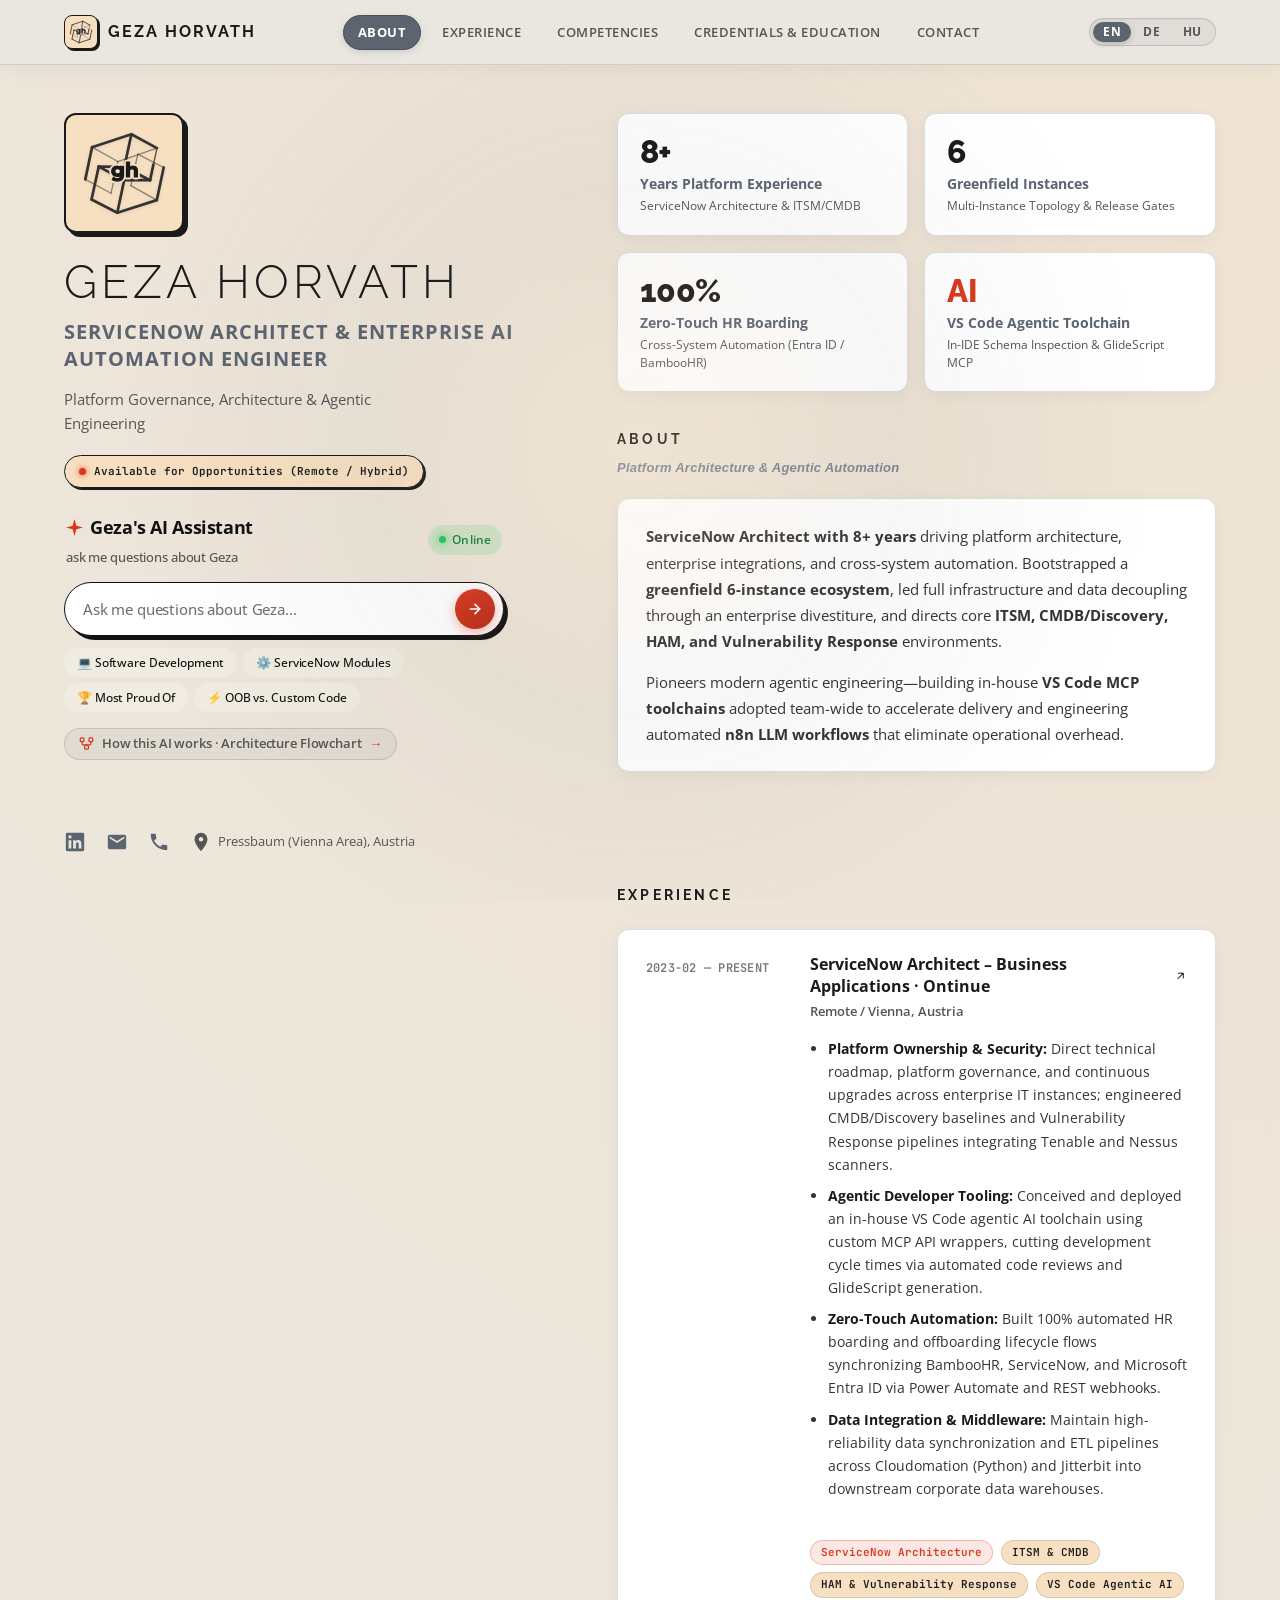
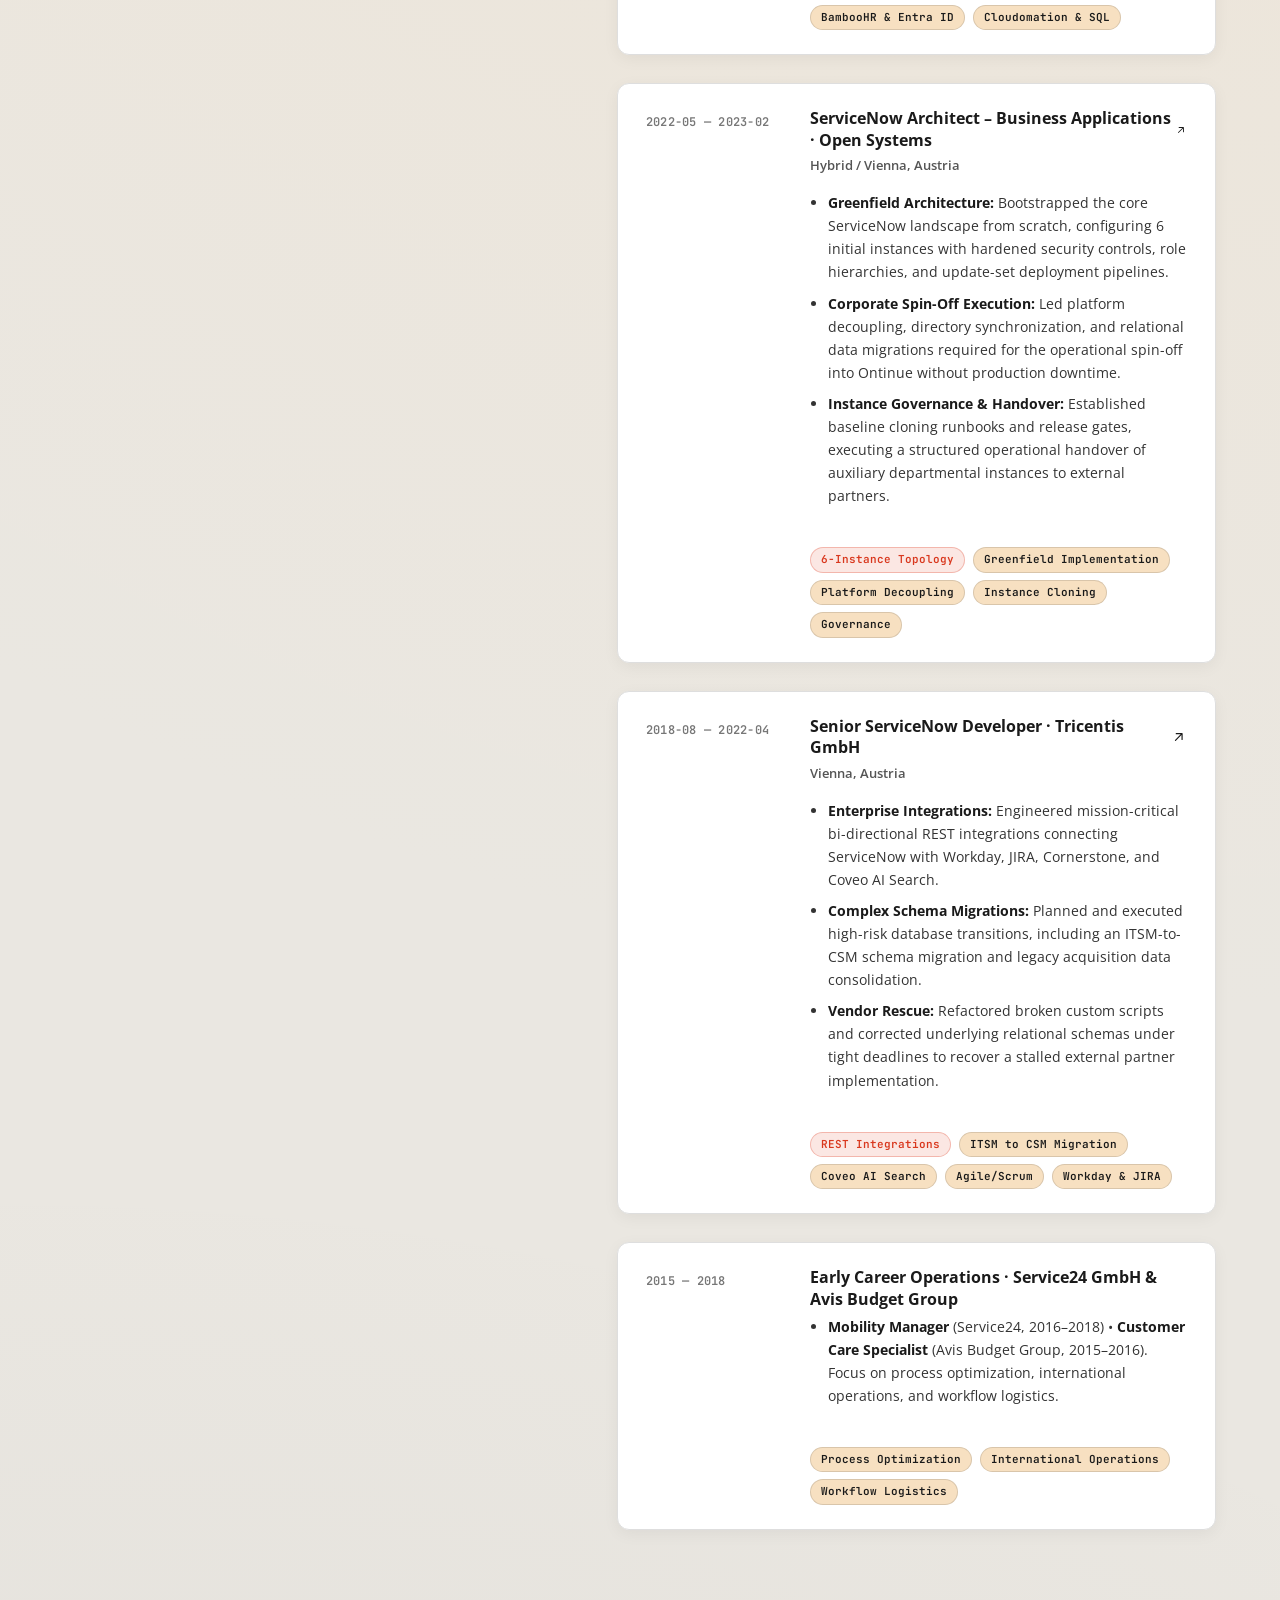
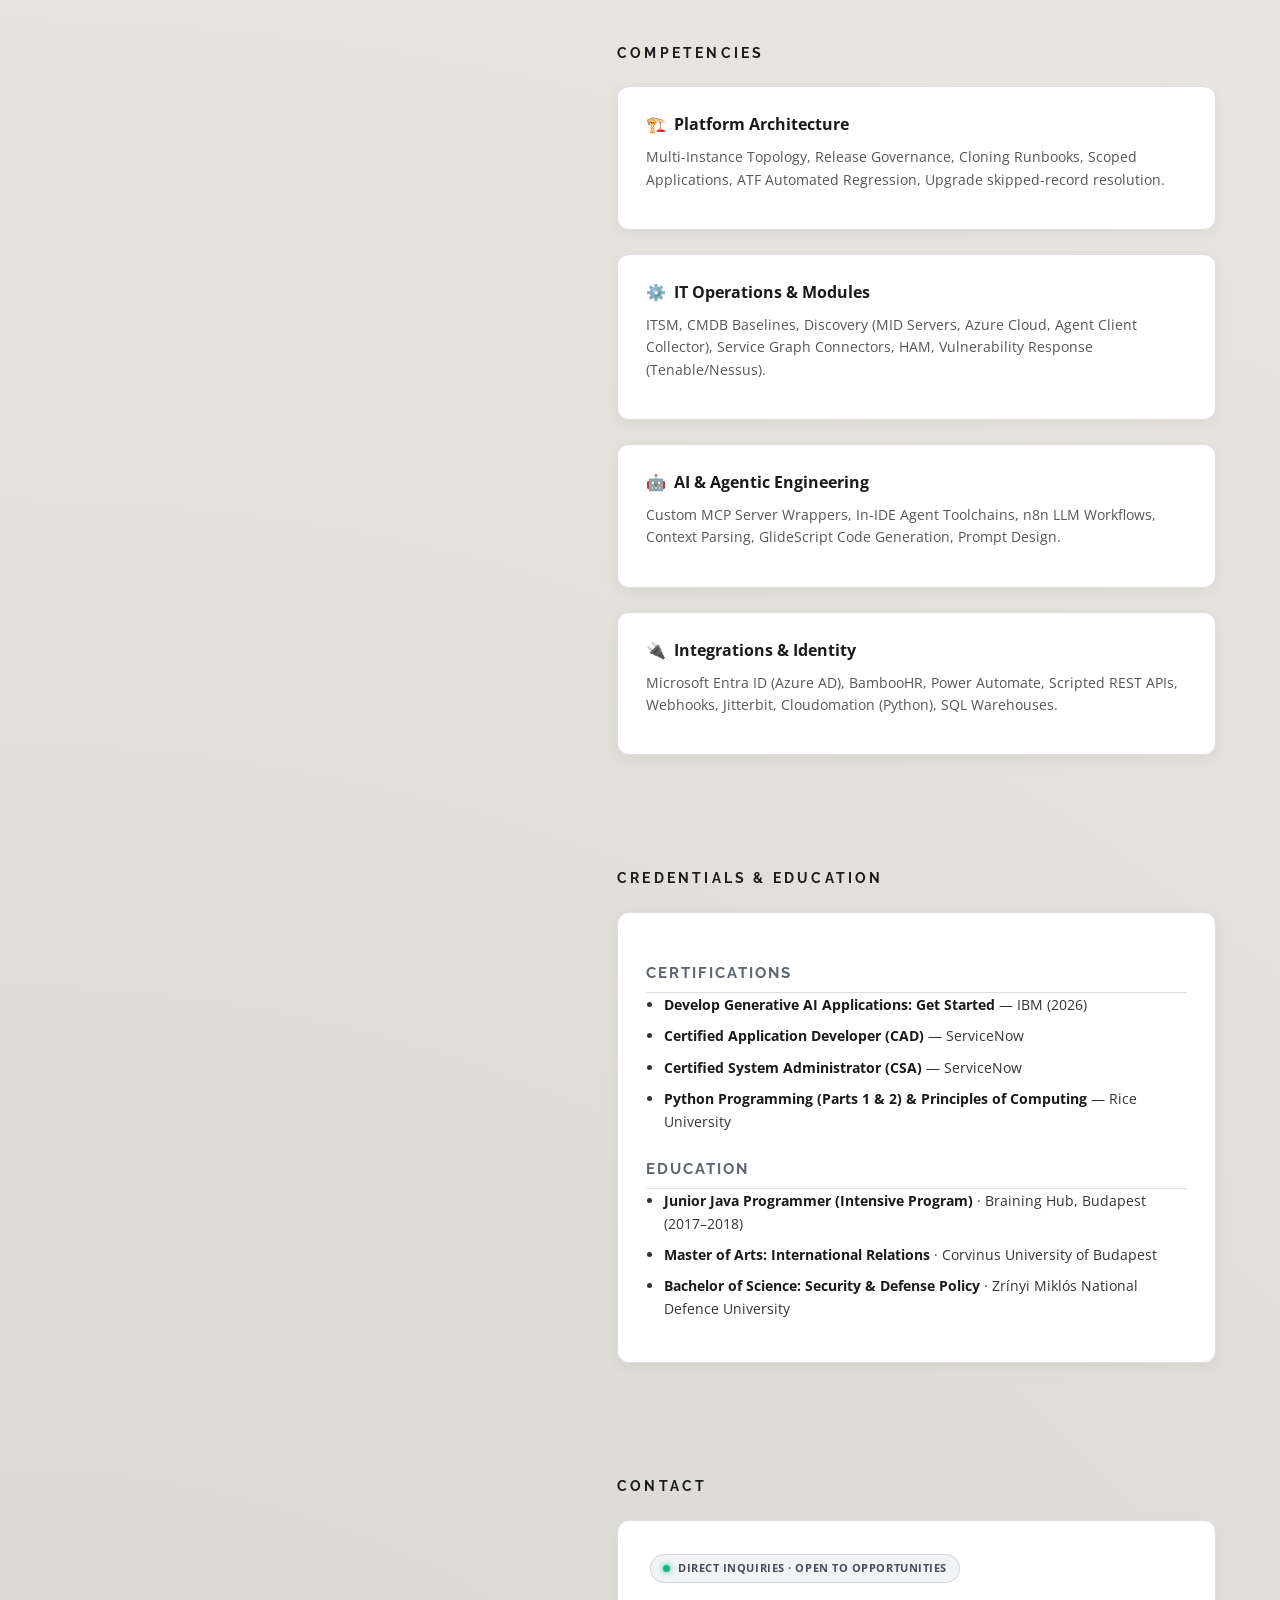
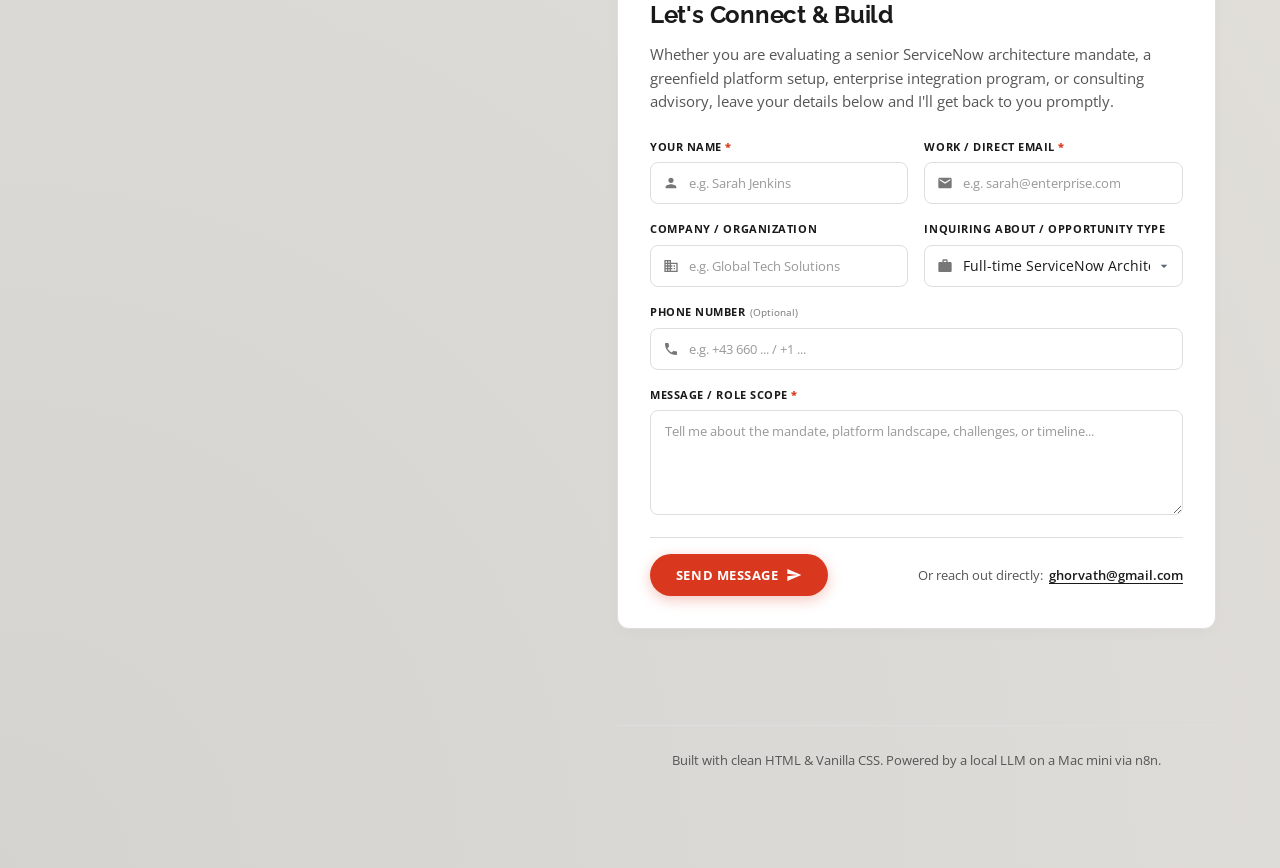
==== commit ef95654b: "feat: update website content to match blueprint specifications" ====
--- a/index.html
+++ b/index.html
@@ -4,9 +4,9 @@
 <head>
   <meta charset="utf-8">
   <meta name="viewport" content="width=device-width, initial-scale=1">
-  <title>Geza Horvath — ServiceNow Architect</title>
+  <title>Geza Horvath — ServiceNow Architect &amp; Enterprise AI Automation Engineer</title>
   <meta name="description"
-    content="ServiceNow Architect portfolio with 8+ years driving platform architecture, enterprise integrations, and cross-system automation.">
+    content="ServiceNow Architect &amp; Enterprise AI Automation Engineer with 8+ years driving platform architecture, enterprise integrations, and cross-system automation.">
   <link rel="icon" type="image/svg+xml" href="favicon.svg">
   <link rel="apple-touch-icon" href="favicon.svg">
   <!-- Fonts: Raleway, Open Sans, Montserrat, JetBrains Mono -->
@@ -174,16 +174,15 @@
           <a href="/">Geza Horvath</a>
         </h1>
         <h2 class="author-role" data-i18n="author_role">
-          ServiceNow Architect & Software developer
+          ServiceNow Architect &amp; Enterprise AI Automation Engineer
         </h2>
         <p class="author-lead" data-i18n="author_lead">
-          Enterprise ServiceNow Architect with 8+ years driving platform architecture, enterprise integrations, and
-          cross-system automation.
+          Platform Governance, Architecture &amp; Agentic Engineering
         </p>
 
         <div class="status-pill">
           <span class="status-indicator-dot"></span>
-          <span data-i18n="status_pill">8+ Years Platform Architecture · Open to Opportunities</span>
+          <span data-i18n="status_pill">Available for Opportunities (Remote / Hybrid)</span>
         </div>
 
         <!-- Inline AI Cloud Assistant Section (Prominent, directly below status-pill) -->
@@ -221,12 +220,12 @@
         </li>
         <li class="social-item">
           <span style="display: flex; align-items: center; font-size: 13px; color: var(--c-text-muted);"
-            title="Pressbaum, Austria">
+            title="Pressbaum (Vienna Area), Austria">
             <svg class="social-icon" style="margin-right: 6px;" viewBox="0 0 24 24">
               <path
                 d="M12 2C8.13 2 5 5.13 5 9c0 5.25 7 13 7 13s7-7.75 7-13c0-3.87-3.13-7-7-7zm0 9.5c-1.38 0-2.5-1.12-2.5-2.5s1.12-2.5 2.5-2.5 2.5 1.12 2.5 2.5-1.12 2.5-2.5 2.5z" />
             </svg>
-            <span data-i18n="location_text">Pressbaum, Austria</span>
+            <span data-i18n="location_text">Pressbaum (Vienna Area), Austria</span>
           </span>
         </li>
       </ul>
@@ -237,20 +236,42 @@
          ========================================================================= -->
     <main id="content" class="main-content">
 
-      <!-- SECTION 1: ABOUT -->
+      <!-- SECTION 1: ABOUT & KEY METRICS -->
       <section id="about" class="content-section" aria-label="About summary">
+        <!-- Key Metrics Strip (Above the Fold) -->
+        <div class="metrics-strip" aria-label="Key Platform Metrics">
+          <div class="metric-card">
+            <div class="metric-stat">8+</div>
+            <div class="metric-label" data-i18n="metric_1_label">Years Platform Experience</div>
+            <div class="metric-focus" data-i18n="metric_1_focus">ServiceNow Architecture &amp; ITSM/CMDB</div>
+          </div>
+          <div class="metric-card">
+            <div class="metric-stat">6</div>
+            <div class="metric-label" data-i18n="metric_2_label">Greenfield Instances</div>
+            <div class="metric-focus" data-i18n="metric_2_focus">Multi-Instance Topology &amp; Release Gates</div>
+          </div>
+          <div class="metric-card">
+            <div class="metric-stat">100%</div>
+            <div class="metric-label" data-i18n="metric_3_label">Zero-Touch HR Boarding</div>
+            <div class="metric-focus" data-i18n="metric_3_focus">Cross-System Automation (Entra ID / BambooHR)</div>
+          </div>
+          <div class="metric-card">
+            <div class="metric-stat metric-stat-accent">AI</div>
+            <div class="metric-label" data-i18n="metric_4_label">VS Code Agentic Toolchain</div>
+            <div class="metric-focus" data-i18n="metric_4_focus">In-IDE Schema Inspection &amp; GlideScript MCP</div>
+          </div>
+        </div>
+
         <div class="sticky-section-header">
           <h2 class="section-label" data-i18n="section_about">About</h2>
+          <span class="section-subtitle" data-i18n="section_about_subtitle">Platform Architecture &amp; Agentic Automation</span>
         </div>
         <div class="card-item about-card">
-          <p class="about-text" data-i18n-html="about_p">
-            <strong>ServiceNow Architect with 8+ years</strong> driving <strong>platform architecture, enterprise
-              integrations, and cross-system automation</strong>. Bootstrapped a <strong class="accent-color">greenfield
-              6-instance ServiceNow landscape</strong>, steered platform decoupling through a corporate divestiture, and
-            architected core <strong class="accent-color">ITSM, CMDB/Discovery, HAM</strong>, and <strong
-              class="accent-color">Vulnerability Response</strong> solutions. Built an in-house <strong
-              class="accent-color">agentic AI engineering toolchain in VS Code</strong> adopted by the developer team to
-            accelerate platform delivery.
+          <p class="about-text" data-i18n-html="about_p1">
+            <strong>ServiceNow Architect with 8+ years</strong> driving platform architecture, enterprise integrations, and cross-system automation. Bootstrapped a <strong>greenfield 6-instance ecosystem</strong>, led full infrastructure and data decoupling through an enterprise divestiture, and directs core <strong>ITSM, CMDB/Discovery, HAM, and Vulnerability Response</strong> environments.
+          </p>
+          <p class="about-text" data-i18n-html="about_p2">
+            Pioneers modern agentic engineering—building in-house <strong>VS Code MCP toolchains</strong> adopted team-wide to accelerate delivery and engineering automated <strong>n8n LLM workflows</strong> that eliminate operational overhead.
           </p>
         </div>
       </section>
@@ -266,8 +287,7 @@
           <!-- ROLE 1: ONTINUE -->
           <article class="card-item experience-card">
             <div class="card-grid">
-              <header class="card-period" aria-label="2023 to Present" data-i18n-html="exp_ontinue_period">2023 &mdash;
-                Present</header>
+              <header class="card-period" aria-label="February 2023 to Present" data-i18n-html="exp_ontinue_period">2023-02 &mdash; Present</header>
               <div class="card-content">
                 <h3 class="card-headline">
                   <a href="https://www.ontinue.com" target="_blank" rel="noreferrer noopener">
@@ -280,34 +300,18 @@
                 </h3>
                 <div class="card-company" data-i18n="exp_ontinue_loc">Remote / Vienna, Austria</div>
                 <ul class="bullet-list">
-                  <li data-i18n="exp_ontinue_b1">Lead ServiceNow platform architecture, roadmaps, and release governance
-                    following the corporate operational spin-off from Open Systems.</li>
-                  <li data-i18n-html="exp_ontinue_b2">Architected and deployed <strong>ITSM, CMDB, Hardware Asset
-                      Management (HAM)</strong>, and <strong>Vulnerability Response (VR)</strong> integrated with
-                    Tenable and Nessus scanners.</li>
-                  <li data-i18n-html="exp_ontinue_b3">Established continuous infrastructure discovery via <strong>MID
-                      Servers, Azure Cloud Discovery, Agent Client Collector (ACC)</strong>, and Service Graph
-                    Connectors.</li>
-                  <li data-i18n="exp_ontinue_b4">Engineered cross-platform HR boarding automations connecting BambooHR,
-                    ServiceNow, and Microsoft Entra ID (Azure AD) via REST endpoints and Power Automate.</li>
-                  <li data-i18n-html="exp_ontinue_b5">Built and deployed an in-house <strong>VS Code agentic AI
-                      toolchain</strong> with custom skills for automated code reviews and GlideScript generation,
-                    adopted team-wide to accelerate delivery.</li>
-                  <li data-i18n-html="exp_ontinue_b6">Supervise Business Applications access governance, user
-                    management, and administrative operations in <strong>Salesforce</strong>.</li>
-                  <li data-i18n="exp_ontinue_b7">Maintain data pipelines across Cloudomation (Python middleware) and
-                    Jitterbit, verifying ETL loads and troubleshooting data warehouse schemas using SQL.</li>
+                  <li data-i18n-html="exp_ontinue_b1"><strong>Platform Ownership &amp; Security:</strong> Direct technical roadmap, platform governance, and continuous upgrades across enterprise IT instances; engineered CMDB/Discovery baselines and Vulnerability Response pipelines integrating Tenable and Nessus scanners.</li>
+                  <li data-i18n-html="exp_ontinue_b2"><strong>Agentic Developer Tooling:</strong> Conceived and deployed an in-house VS Code agentic AI toolchain using custom MCP API wrappers, cutting development cycle times via automated code reviews and GlideScript generation.</li>
+                  <li data-i18n-html="exp_ontinue_b3"><strong>Zero-Touch Automation:</strong> Built 100% automated HR boarding and offboarding lifecycle flows synchronizing BambooHR, ServiceNow, and Microsoft Entra ID via Power Automate and REST webhooks.</li>
+                  <li data-i18n-html="exp_ontinue_b4"><strong>Data Integration &amp; Middleware:</strong> Maintain high-reliability data synchronization and ETL pipelines across Cloudomation (Python) and Jitterbit into downstream corporate data warehouses.</li>
                 </ul>
                 <div class="tag-cloud" aria-label="Technologies used at Ontinue">
-                  <span class="tag-badge accent">ServiceNow</span>
+                  <span class="tag-badge accent">ServiceNow Architecture</span>
                   <span class="tag-badge">ITSM &amp; CMDB</span>
-                  <span class="tag-badge">Discovery</span>
-                  <span class="tag-badge">HAM &amp; VR</span>
+                  <span class="tag-badge">HAM &amp; Vulnerability Response</span>
                   <span class="tag-badge">VS Code Agentic AI</span>
-                  <span class="tag-badge">REST Integrations</span>
-                  <span class="tag-badge">Salesforce</span>
-                  <span class="tag-badge">Cloudomation</span>
-                  <span class="tag-badge">SQL</span>
+                  <span class="tag-badge">BambooHR &amp; Entra ID</span>
+                  <span class="tag-badge">Cloudomation &amp; SQL</span>
                 </div>
               </div>
             </div>
@@ -316,8 +320,7 @@
           <!-- ROLE 2: OPEN SYSTEMS -->
           <article class="card-item experience-card">
             <div class="card-grid">
-              <header class="card-period" aria-label="May 2022 to February 2023" data-i18n-html="exp_open_period">2022
-                &mdash; 2023</header>
+              <header class="card-period" aria-label="May 2022 to February 2023" data-i18n-html="exp_open_period">2022-05 &mdash; 2023-02</header>
               <div class="card-content">
                 <h3 class="card-headline">
                   <a href="https://www.open-systems.com" target="_blank" rel="noreferrer noopener">
@@ -330,20 +333,16 @@
                 </h3>
                 <div class="card-company" data-i18n="exp_open_loc">Hybrid / Vienna, Austria</div>
                 <ul class="bullet-list">
-                  <li data-i18n-html="exp_open_b1">Bootstrapped the greenfield ServiceNow ecosystem by standing up and
-                    configuring <strong>6 initial instances</strong> with standardized security, ACLs, and update-set
-                    pipelines.</li>
-                  <li data-i18n="exp_open_b2">Established baseline instance cloning runbooks, release gates, and
-                    platform upgrade procedures.</li>
-                  <li data-i18n="exp_open_b3">Executed technical platform separation and infrastructure decoupling
-                    required for the operational spin-off into Ontinue.</li>
+                  <li data-i18n-html="exp_open_b1"><strong>Greenfield Architecture:</strong> Bootstrapped the core ServiceNow landscape from scratch, configuring 6 initial instances with hardened security controls, role hierarchies, and update-set deployment pipelines.</li>
+                  <li data-i18n-html="exp_open_b2"><strong>Corporate Spin-Off Execution:</strong> Led platform decoupling, directory synchronization, and relational data migrations required for the operational spin-off into Ontinue without production downtime.</li>
+                  <li data-i18n-html="exp_open_b3"><strong>Instance Governance &amp; Handover:</strong> Established baseline cloning runbooks and release gates, executing a structured operational handover of auxiliary departmental instances to external partners.</li>
                 </ul>
                 <div class="tag-cloud" aria-label="Technologies used at Open Systems">
-                  <span class="tag-badge accent">ServiceNow Architecture</span>
-                  <span class="tag-badge">Multi-Instance Setup</span>
+                  <span class="tag-badge accent">6-Instance Topology</span>
+                  <span class="tag-badge">Greenfield Implementation</span>
                   <span class="tag-badge">Platform Decoupling</span>
+                  <span class="tag-badge">Instance Cloning</span>
                   <span class="tag-badge">Governance</span>
-                  <span class="tag-badge">Cloning Runbooks</span>
                 </div>
               </div>
             </div>
@@ -352,8 +351,7 @@
           <!-- ROLE 3: TRICENTIS -->
           <article class="card-item experience-card">
             <div class="card-grid">
-              <header class="card-period" aria-label="August 2018 to April 2022" data-i18n-html="exp_tri_period">2018
-                &mdash; 2022</header>
+              <header class="card-period" aria-label="August 2018 to April 2022" data-i18n-html="exp_tri_period">2018-08 &mdash; 2022-04</header>
               <div class="card-content">
                 <h3 class="card-headline">
                   <a href="https://www.tricentis.com" target="_blank" rel="noreferrer noopener">
@@ -366,21 +364,16 @@
                 </h3>
                 <div class="card-company" data-i18n="exp_tri_loc">Vienna, Austria</div>
                 <ul class="bullet-list">
-                  <li data-i18n="exp_tri_b1">Delivered high-availability platform solutions across ITSM and Custom
-                    Applications in an Agile/Scrum engineering team.</li>
-                  <li data-i18n-html="exp_tri_b2">Engineered bi-directional REST integrations with core enterprise
-                    platforms: <strong>Workday, JIRA, Coveo AI Search</strong>, and <strong>Cornerstone</strong>.</li>
-                  <li data-i18n="exp_tri_b3">Executed high-risk database migrations, including an ITSM-to-CSM schema
-                    migration and consolidating legacy acquisitions data into ServiceNow.</li>
-                  <li data-i18n="exp_tri_b4">Rescued an external vendor's stalled implementation, refactoring broken
-                    scripts and data models under tight deadlines for production cutover.</li>
+                  <li data-i18n-html="exp_tri_b1"><strong>Enterprise Integrations:</strong> Engineered mission-critical bi-directional REST integrations connecting ServiceNow with Workday, JIRA, Cornerstone, and Coveo AI Search.</li>
+                  <li data-i18n-html="exp_tri_b2"><strong>Complex Schema Migrations:</strong> Planned and executed high-risk database transitions, including an ITSM-to-CSM schema migration and legacy acquisition data consolidation.</li>
+                  <li data-i18n-html="exp_tri_b3"><strong>Vendor Rescue:</strong> Refactored broken custom scripts and corrected underlying relational schemas under tight deadlines to recover a stalled external partner implementation.</li>
                 </ul>
                 <div class="tag-cloud" aria-label="Technologies used at Tricentis">
-                  <span class="tag-badge accent">ServiceNow Development</span>
-                  <span class="tag-badge">Workday Integration</span>
-                  <span class="tag-badge">JIRA REST</span>
-                  <span class="tag-badge">ITSM-to-CSM Migration</span>
-                  <span class="tag-badge">JavaScript / GlideScript</span>
+                  <span class="tag-badge accent">REST Integrations</span>
+                  <span class="tag-badge">ITSM to CSM Migration</span>
+                  <span class="tag-badge">Coveo AI Search</span>
+                  <span class="tag-badge">Agile/Scrum</span>
+                  <span class="tag-badge">Workday &amp; JIRA</span>
                 </div>
               </div>
             </div>
@@ -392,17 +385,18 @@
               <header class="card-period" aria-label="2015 to 2018" data-i18n-html="exp_early_period">2015 &mdash; 2018
               </header>
               <div class="card-content">
-                <h3 class="card-headline" data-i18n="exp_early_title">Early Career Roles</h3>
+                <h3 class="card-headline">
+                  <span data-i18n="exp_early_title">Early Career Operations · Service24 GmbH &amp; Avis Budget Group</span>
+                </h3>
                 <ul class="bullet-list">
-                  <li data-i18n-html="exp_early_r1"><strong>Mobility Manager</strong> &middot; Service24 GmbH (2016
-                    &ndash; 2018)</li>
-                  <li data-i18n-html="exp_early_r2"><strong>Customer Care Specialist</strong> &middot; Avis Budget Group
-                    (2015 &ndash; 2016)</li>
+                  <li data-i18n-html="exp_early_r1">
+                    <strong>Mobility Manager</strong> (Service24, 2016&ndash;2018) &bull; <strong>Customer Care Specialist</strong> (Avis Budget Group, 2015&ndash;2016). Focus on process optimization, international operations, and workflow logistics.
+                  </li>
                 </ul>
                 <div class="tag-cloud" aria-label="Skills from early career">
-                  <span class="tag-badge" data-i18n="tag_ops">Operations Coordination</span>
-                  <span class="tag-badge" data-i18n="tag_incident">Incident Management</span>
-                  <span class="tag-badge" data-i18n="tag_customer">Customer Success</span>
+                  <span class="tag-badge" data-i18n="tag_ops">Process Optimization</span>
+                  <span class="tag-badge" data-i18n="tag_incident">International Operations</span>
+                  <span class="tag-badge" data-i18n="tag_customer">Workflow Logistics</span>
                 </div>
               </div>
             </div>
@@ -421,46 +415,33 @@
           <div class="card-item competency-section-box">
             <h3 class="competency-title">
               <span class="comp-icon">🏗️</span>
-              <span data-i18n="comp_title_1">Platform Architecture &amp; Governance</span>
+              <span data-i18n="comp_title_1">Platform Architecture</span>
             </h3>
-            <p class="competency-desc" data-i18n="comp_desc_1">6-Instance Multi-Environment Topology, Release
-              Governance, Cloning Runbooks, Scoped Apps, ATF Test Suites, Instance Upgrades.</p>
+            <p class="competency-desc" data-i18n="comp_desc_1">Multi-Instance Topology, Release Governance, Cloning Runbooks, Scoped Applications, ATF Automated Regression, Upgrade skipped-record resolution.</p>
           </div>
 
           <div class="card-item competency-section-box">
             <h3 class="competency-title">
               <span class="comp-icon">⚙️</span>
-              <span data-i18n="comp_title_2">Modules &amp; Operations</span>
+              <span data-i18n="comp_title_2">IT Operations &amp; Modules</span>
             </h3>
-            <p class="competency-desc" data-i18n="comp_desc_2">ITSM, CMDB, Discovery (MID Servers, Azure Cloud, ACC),
-              Service Graph Connectors, HAM, Vulnerability Response (Tenable, Nessus).</p>
+            <p class="competency-desc" data-i18n="comp_desc_2">ITSM, CMDB Baselines, Discovery (MID Servers, Azure Cloud, Agent Client Collector), Service Graph Connectors, HAM, Vulnerability Response (Tenable/Nessus).</p>
+          </div>
+
+          <div class="card-item competency-section-box">
+            <h3 class="competency-title">
+              <span class="comp-icon">🤖</span>
+              <span data-i18n="comp_title_3">AI &amp; Agentic Engineering</span>
+            </h3>
+            <p class="competency-desc" data-i18n="comp_desc_3">Custom MCP Server Wrappers, In-IDE Agent Toolchains, n8n LLM Workflows, Context Parsing, GlideScript Code Generation, Prompt Design.</p>
           </div>
 
           <div class="card-item competency-section-box">
             <h3 class="competency-title">
               <span class="comp-icon">🔌</span>
-              <span data-i18n="comp_title_3">Integrations, Middleware &amp; Data</span>
+              <span data-i18n="comp_title_4">Integrations &amp; Identity</span>
             </h3>
-            <p class="competency-desc" data-i18n="comp_desc_3">Scripted REST, Webhooks, Middleware (Cloudomation,
-              Jitterbit), Relational Data Warehouses (SQL), IntegrationHub.</p>
-          </div>
-
-          <div class="card-item competency-section-box">
-            <h3 class="competency-title">
-              <span class="comp-icon">🔐</span>
-              <span data-i18n="comp_title_4">Enterprise Automation &amp; Identity</span>
-            </h3>
-            <p class="competency-desc" data-i18n="comp_desc_4">Microsoft Entra ID (Azure AD), BambooHR, Power Automate
-              REST triggers, End-to-End Onboarding/Offboarding Automations.</p>
-          </div>
-
-          <div class="card-item competency-section-box">
-            <h3 class="competency-title">
-              <span class="comp-icon">🤖</span>
-              <span data-i18n="comp_title_5">AI &amp; Engineering Tooling</span>
-            </h3>
-            <p class="competency-desc" data-i18n="comp_desc_5">VS Code Agentic Development Pipelines, Custom Agent
-              Skills, Modern JavaScript / GlideScript, Python (Foundational).</p>
+            <p class="competency-desc" data-i18n="comp_desc_4">Microsoft Entra ID (Azure AD), BambooHR, Power Automate, Scripted REST APIs, Webhooks, Jitterbit, Cloudomation (Python), SQL Warehouses.</p>
           </div>
         </div>
       </section>
@@ -474,24 +455,17 @@
         <div class="card-item credentials-card">
           <h3 class="card-subheading" data-i18n="heading_certifications">Certifications</h3>
           <ul class="bullet-list tight-list">
-            <li data-i18n-html="cert_1"><strong>Develop Generative AI Applications: Get Started</strong> &mdash; IBM
-              (Coursera, 2026)</li>
-            <li data-i18n-html="cert_2"><strong>Certified System Administrator (CSA)</strong> &mdash; ServiceNow (2020)
-            </li>
-            <li data-i18n-html="cert_3"><strong>Certified Application Developer (CAD)</strong> &mdash; ServiceNow (2019)
-            </li>
-            <li data-i18n-html="cert_4"><strong>Python Programming (Parts 1 &amp; 2) &amp; Principles of
-                Computing</strong> &mdash; Rice University</li>
+            <li data-i18n-html="cert_1"><strong>Develop Generative AI Applications: Get Started</strong> &mdash; IBM (2026)</li>
+            <li data-i18n-html="cert_2"><strong>Certified Application Developer (CAD)</strong> &mdash; ServiceNow</li>
+            <li data-i18n-html="cert_3"><strong>Certified System Administrator (CSA)</strong> &mdash; ServiceNow</li>
+            <li data-i18n-html="cert_4"><strong>Python Programming (Parts 1 &amp; 2) &amp; Principles of Computing</strong> &mdash; Rice University</li>
           </ul>
 
           <h3 class="card-subheading" data-i18n="heading_education">Education</h3>
           <ul class="bullet-list tight-list">
-            <li data-i18n-html="edu_1"><strong>Junior Java Programmer</strong> (Intensive 5-Month Program) &middot;
-              Braining Hub, Budapest (2017 &ndash; 2018)</li>
-            <li data-i18n-html="edu_2"><strong>Master of Arts: International Relations</strong> &middot; Corvinus
-              University of Budapest (2012 &ndash; 2015)</li>
-            <li data-i18n-html="edu_3"><strong>Bachelor of Science: Security and Defense Policy</strong> &middot; Zrínyi
-              Miklós National Defence University (2006 &ndash; 2009)</li>
+            <li data-i18n-html="edu_1"><strong>Junior Java Programmer (Intensive Program)</strong> &middot; Braining Hub, Budapest (2017&ndash;2018)</li>
+            <li data-i18n-html="edu_2"><strong>Master of Arts: International Relations</strong> &middot; Corvinus University of Budapest</li>
+            <li data-i18n-html="edu_3"><strong>Bachelor of Science: Security &amp; Defense Policy</strong> &middot; Zrínyi Miklós National Defence University</li>
           </ul>
         </div>
       </section>
@@ -671,7 +645,8 @@
   <script>
     document.addEventListener('DOMContentLoaded', function () {
       ResumeChat.init({
-        endpoint: 'http://Gezas-Mac-mini.local:5678/webhook/resume-chat'
+        endpoint: 'http://Gezas-Mac-mini.local:5678/webhook/resume-chat',
+        showPills: true
       });
     });
   </script>
--- a/v4-editorial/styles.css
+++ b/v4-editorial/styles.css
@@ -651,9 +651,86 @@
   display: block;
 }
 
+.section-subtitle {
+  font-family: var(--font-heading);
+  font-size: 13px;
+  font-weight: 600;
+  color: var(--c-slate-light);
+  font-style: italic;
+  margin-top: -16px;
+  margin-bottom: 20px;
+  display: block;
+  letter-spacing: 0.02em;
+}
+
 .content-section:first-child .section-label,
 .section-block:first-child .section-label {
   padding-top: 4px;
+}
+
+/* ==========================================================================
+   KEY METRICS STRIP (ABOVE THE FOLD)
+   ========================================================================== */
+
+.metrics-strip {
+  display: grid;
+  grid-template-columns: 1fr;
+  gap: 16px;
+  margin-bottom: 32px;
+}
+
+@media (min-width: 580px) {
+  .metrics-strip {
+    grid-template-columns: repeat(2, 1fr);
+  }
+}
+
+.metric-card {
+  background: var(--c-white);
+  border: 1.5px solid var(--c-border);
+  border-radius: 12px;
+  padding: 20px 22px;
+  box-shadow: 0 4px 16px rgba(0, 0, 0, 0.05);
+  display: flex;
+  flex-direction: column;
+  transition: all var(--transition-normal);
+}
+
+.metric-card:hover {
+  border-color: #1a1a1a;
+  transform: translateY(-2px);
+  box-shadow: 4px 6px 0px #1a1a1a;
+  z-index: 2;
+}
+
+.metric-stat {
+  font-family: var(--font-title);
+  font-size: 32px;
+  font-weight: 800;
+  line-height: 1.1;
+  color: var(--c-text-dark);
+  letter-spacing: -0.02em;
+  margin-bottom: 6px;
+}
+
+.metric-stat.metric-stat-accent {
+  color: var(--c-accent-terracotta);
+}
+
+.metric-label {
+  font-family: var(--font-heading);
+  font-size: 13.5px;
+  font-weight: 700;
+  color: var(--c-topbar);
+  margin-bottom: 4px;
+  line-height: 1.35;
+}
+
+.metric-focus {
+  font-family: var(--font-body);
+  font-size: 12px;
+  color: var(--c-text-muted);
+  line-height: 1.45;
 }
 
 /* ==========================================================================
@@ -668,10 +745,15 @@
   box-shadow: 0 4px 18px rgba(0, 0, 0, 0.06);
 }
 
+.about-text,
 .about-paragraph {
   font-size: 15px;
   line-height: 1.75;
   color: var(--c-text-body);
+}
+
+.about-text + .about-text {
+  margin-top: 14px;
 }
 
 .about-paragraph.justified {
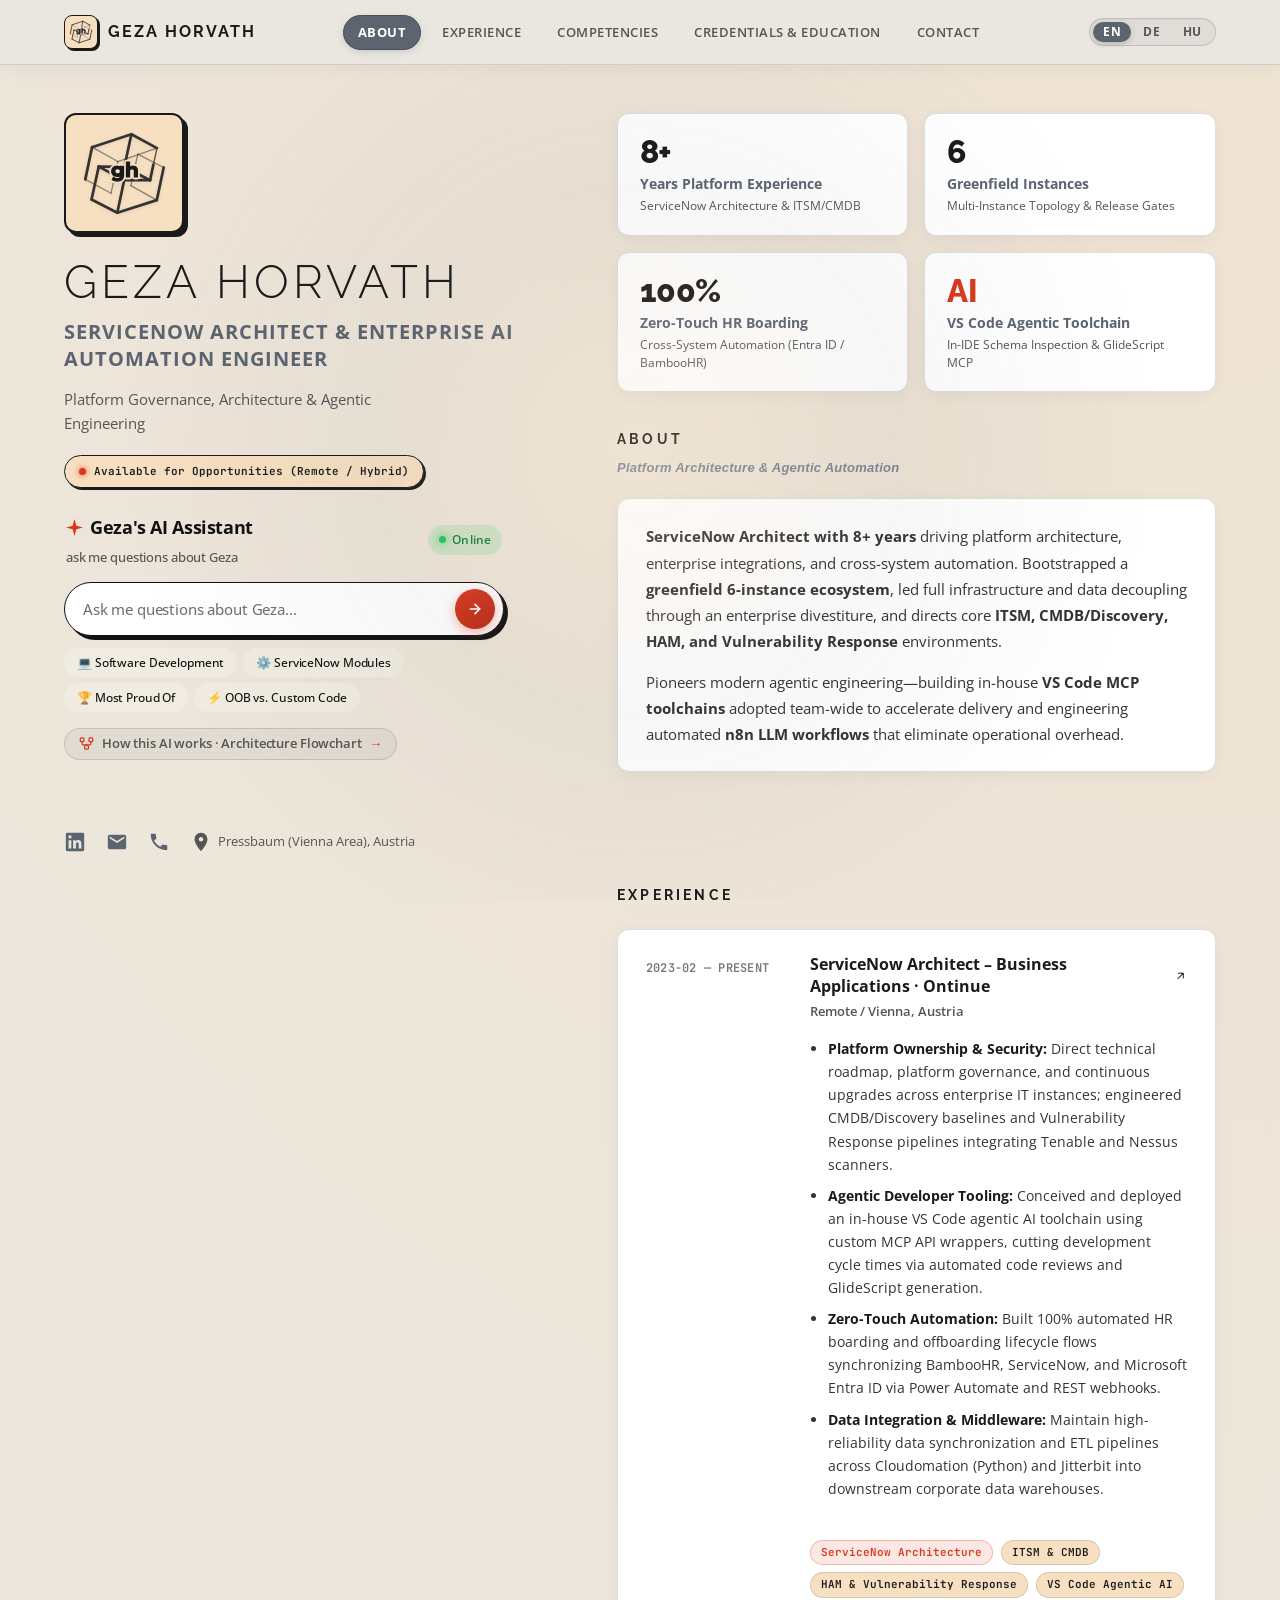
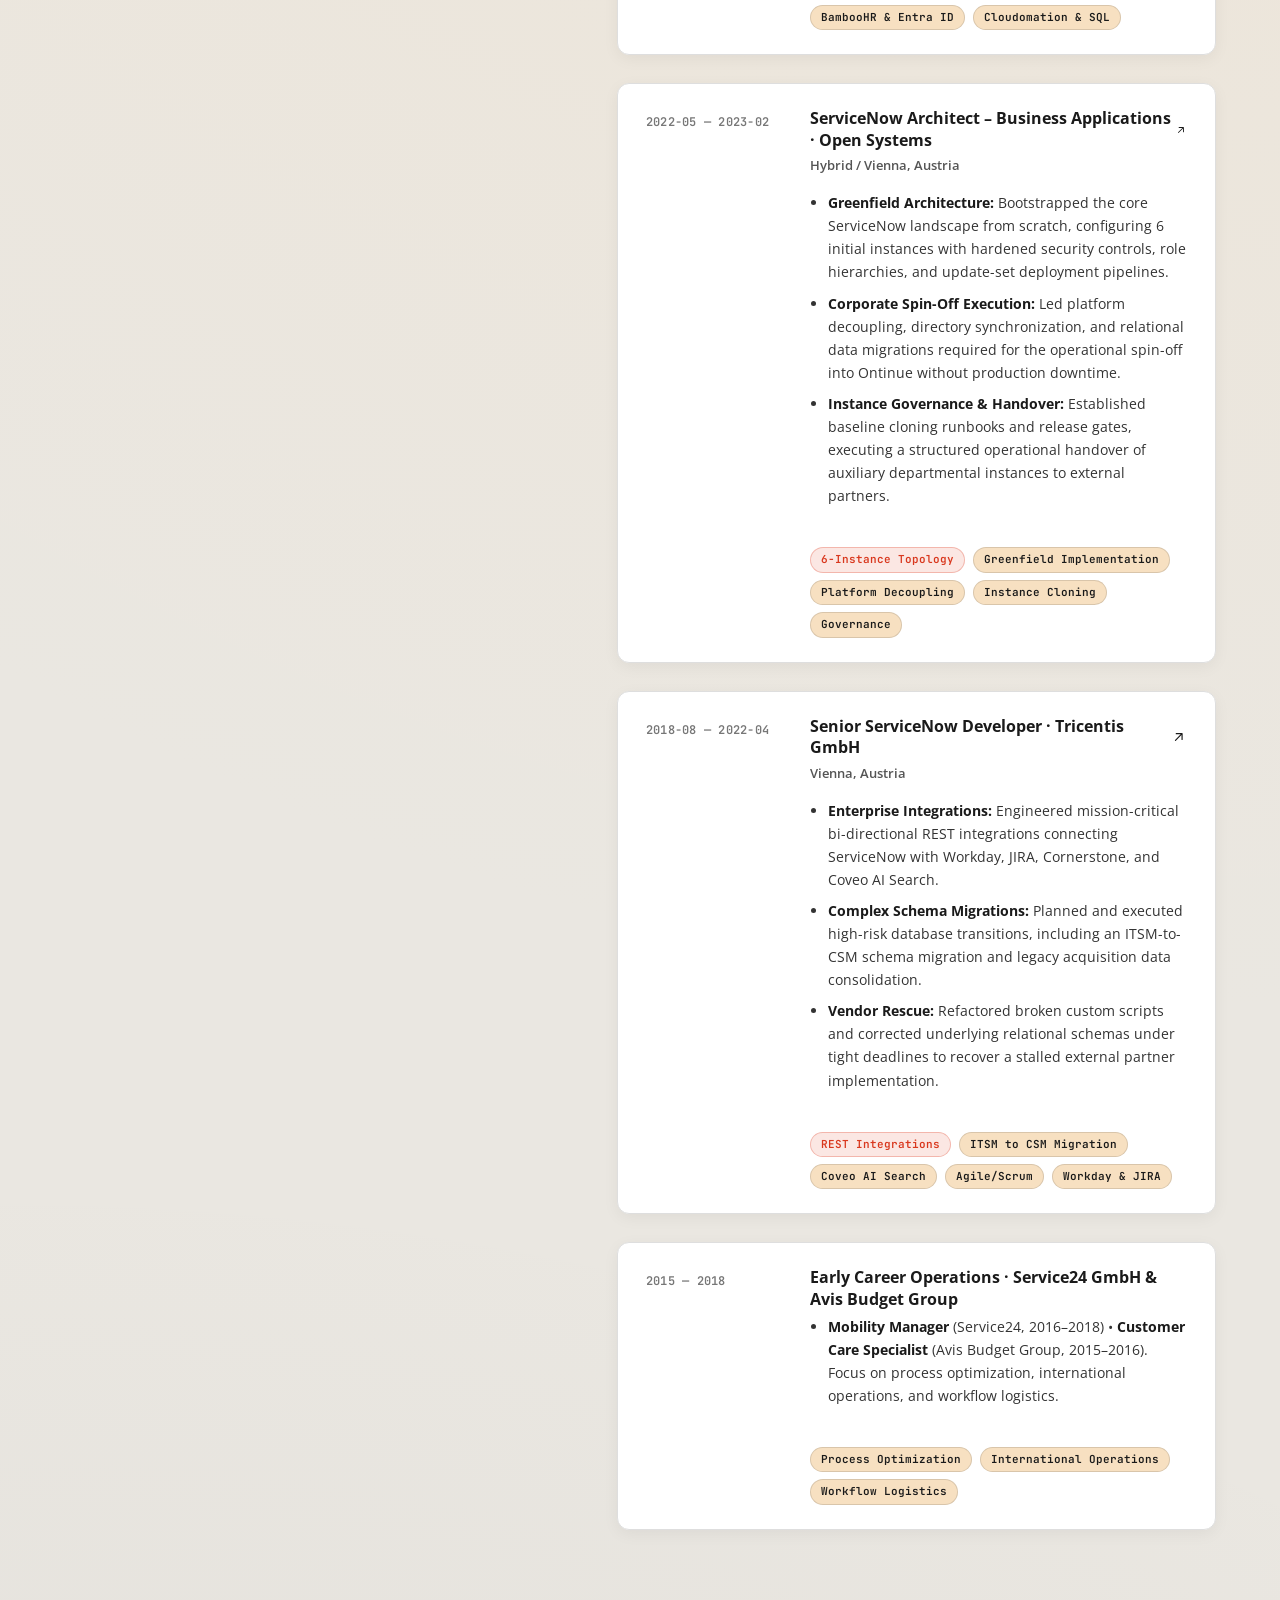
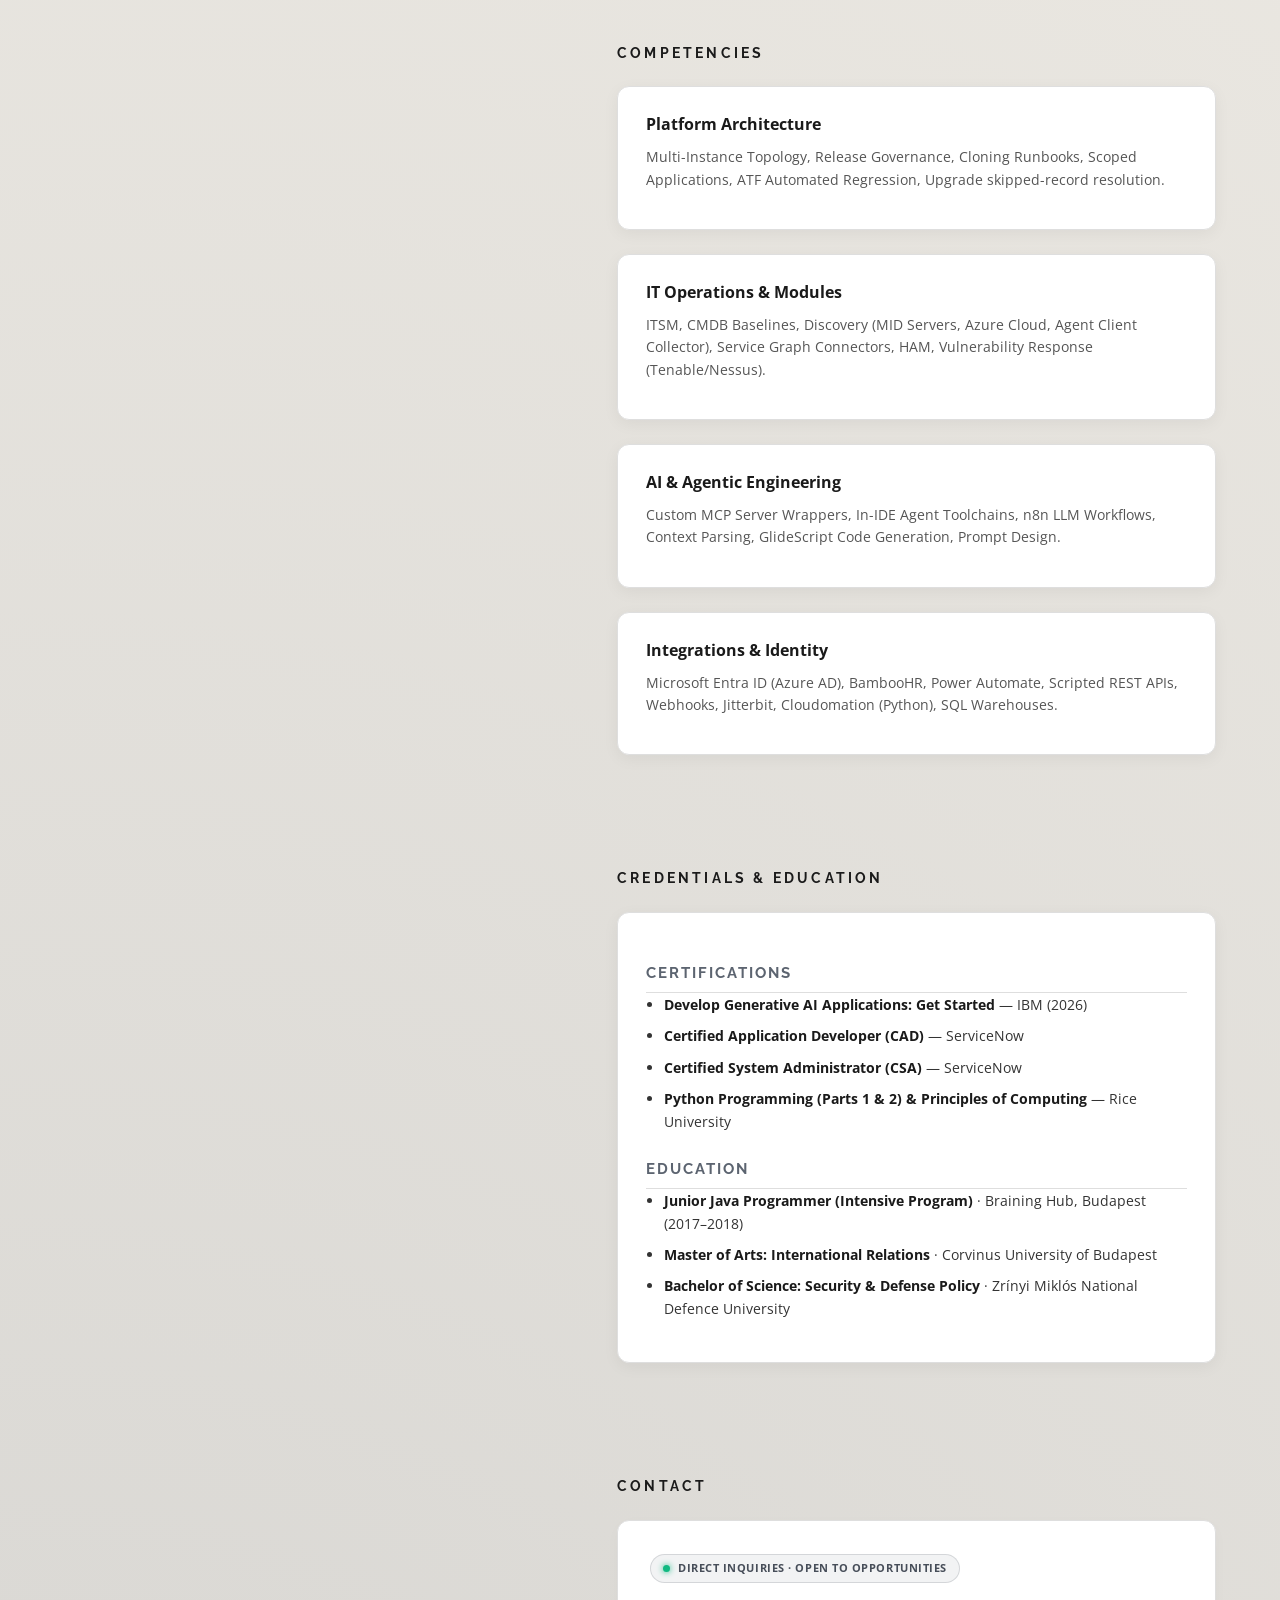
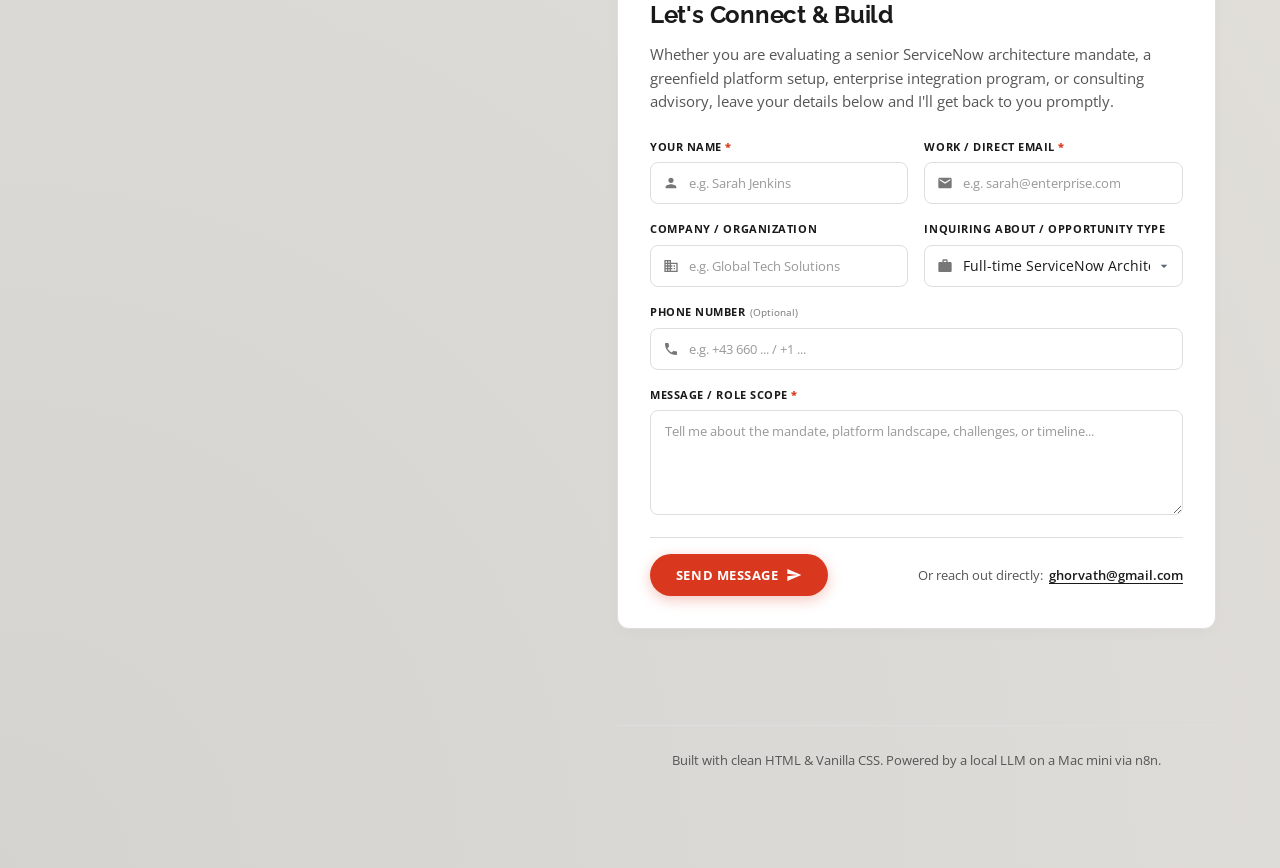
==== commit 78a5639b: "style: remove emoji icons from competencies section" ====
--- a/index.html
+++ b/index.html
@@ -413,34 +413,22 @@
 
         <div class="competencies-grid">
           <div class="card-item competency-section-box">
-            <h3 class="competency-title">
-              <span class="comp-icon">🏗️</span>
-              <span data-i18n="comp_title_1">Platform Architecture</span>
-            </h3>
+            <h3 class="competency-title" data-i18n="comp_title_1">Platform Architecture</h3>
             <p class="competency-desc" data-i18n="comp_desc_1">Multi-Instance Topology, Release Governance, Cloning Runbooks, Scoped Applications, ATF Automated Regression, Upgrade skipped-record resolution.</p>
           </div>
 
           <div class="card-item competency-section-box">
-            <h3 class="competency-title">
-              <span class="comp-icon">⚙️</span>
-              <span data-i18n="comp_title_2">IT Operations &amp; Modules</span>
-            </h3>
+            <h3 class="competency-title" data-i18n="comp_title_2">IT Operations &amp; Modules</h3>
             <p class="competency-desc" data-i18n="comp_desc_2">ITSM, CMDB Baselines, Discovery (MID Servers, Azure Cloud, Agent Client Collector), Service Graph Connectors, HAM, Vulnerability Response (Tenable/Nessus).</p>
           </div>
 
           <div class="card-item competency-section-box">
-            <h3 class="competency-title">
-              <span class="comp-icon">🤖</span>
-              <span data-i18n="comp_title_3">AI &amp; Agentic Engineering</span>
-            </h3>
+            <h3 class="competency-title" data-i18n="comp_title_3">AI &amp; Agentic Engineering</h3>
             <p class="competency-desc" data-i18n="comp_desc_3">Custom MCP Server Wrappers, In-IDE Agent Toolchains, n8n LLM Workflows, Context Parsing, GlideScript Code Generation, Prompt Design.</p>
           </div>
 
           <div class="card-item competency-section-box">
-            <h3 class="competency-title">
-              <span class="comp-icon">🔌</span>
-              <span data-i18n="comp_title_4">Integrations &amp; Identity</span>
-            </h3>
+            <h3 class="competency-title" data-i18n="comp_title_4">Integrations &amp; Identity</h3>
             <p class="competency-desc" data-i18n="comp_desc_4">Microsoft Entra ID (Azure AD), BambooHR, Power Automate, Scripted REST APIs, Webhooks, Jitterbit, Cloudomation (Python), SQL Warehouses.</p>
           </div>
         </div>
--- a/v4-editorial/styles.css
+++ b/v4-editorial/styles.css
@@ -982,9 +982,6 @@
   font-weight: 700;
   color: var(--c-text-dark);
   margin-bottom: 8px;
-  display: flex;
-  align-items: center;
-  gap: 8px;
 }
 
 .competency-icon {
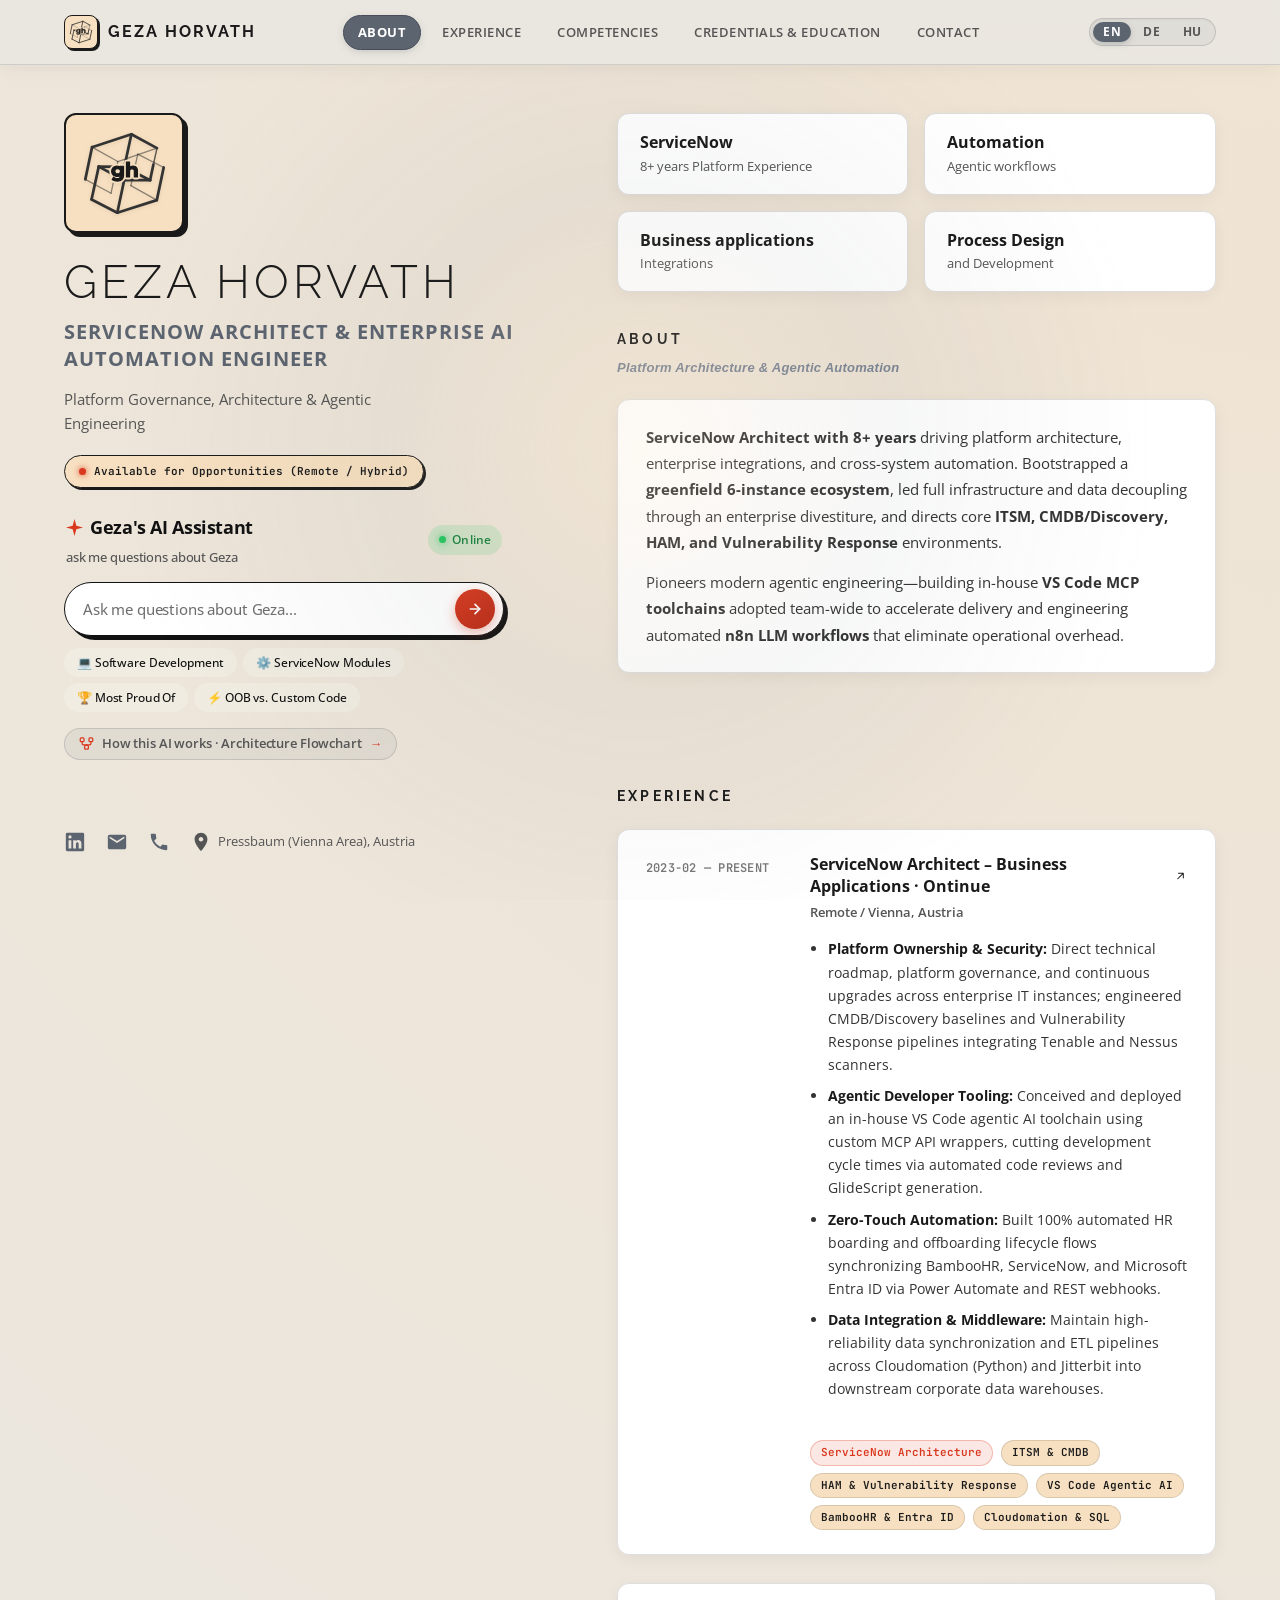
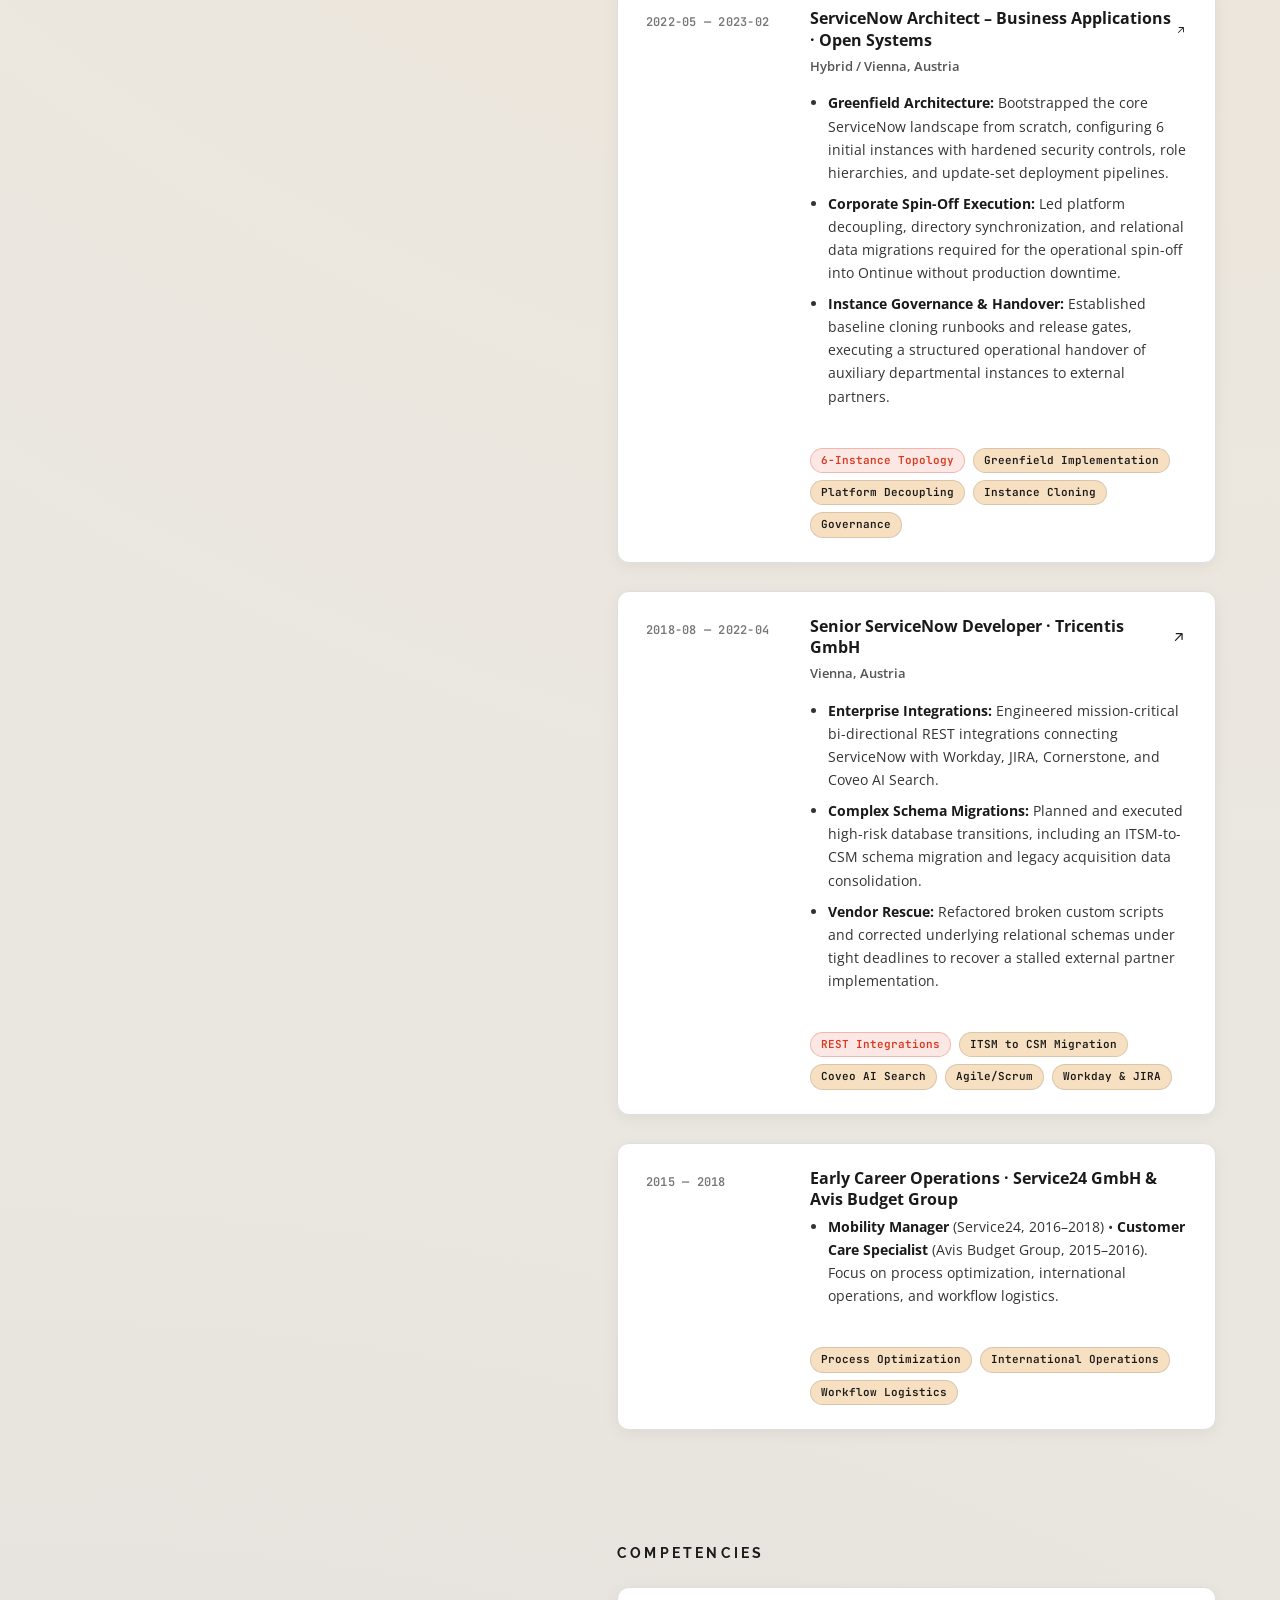
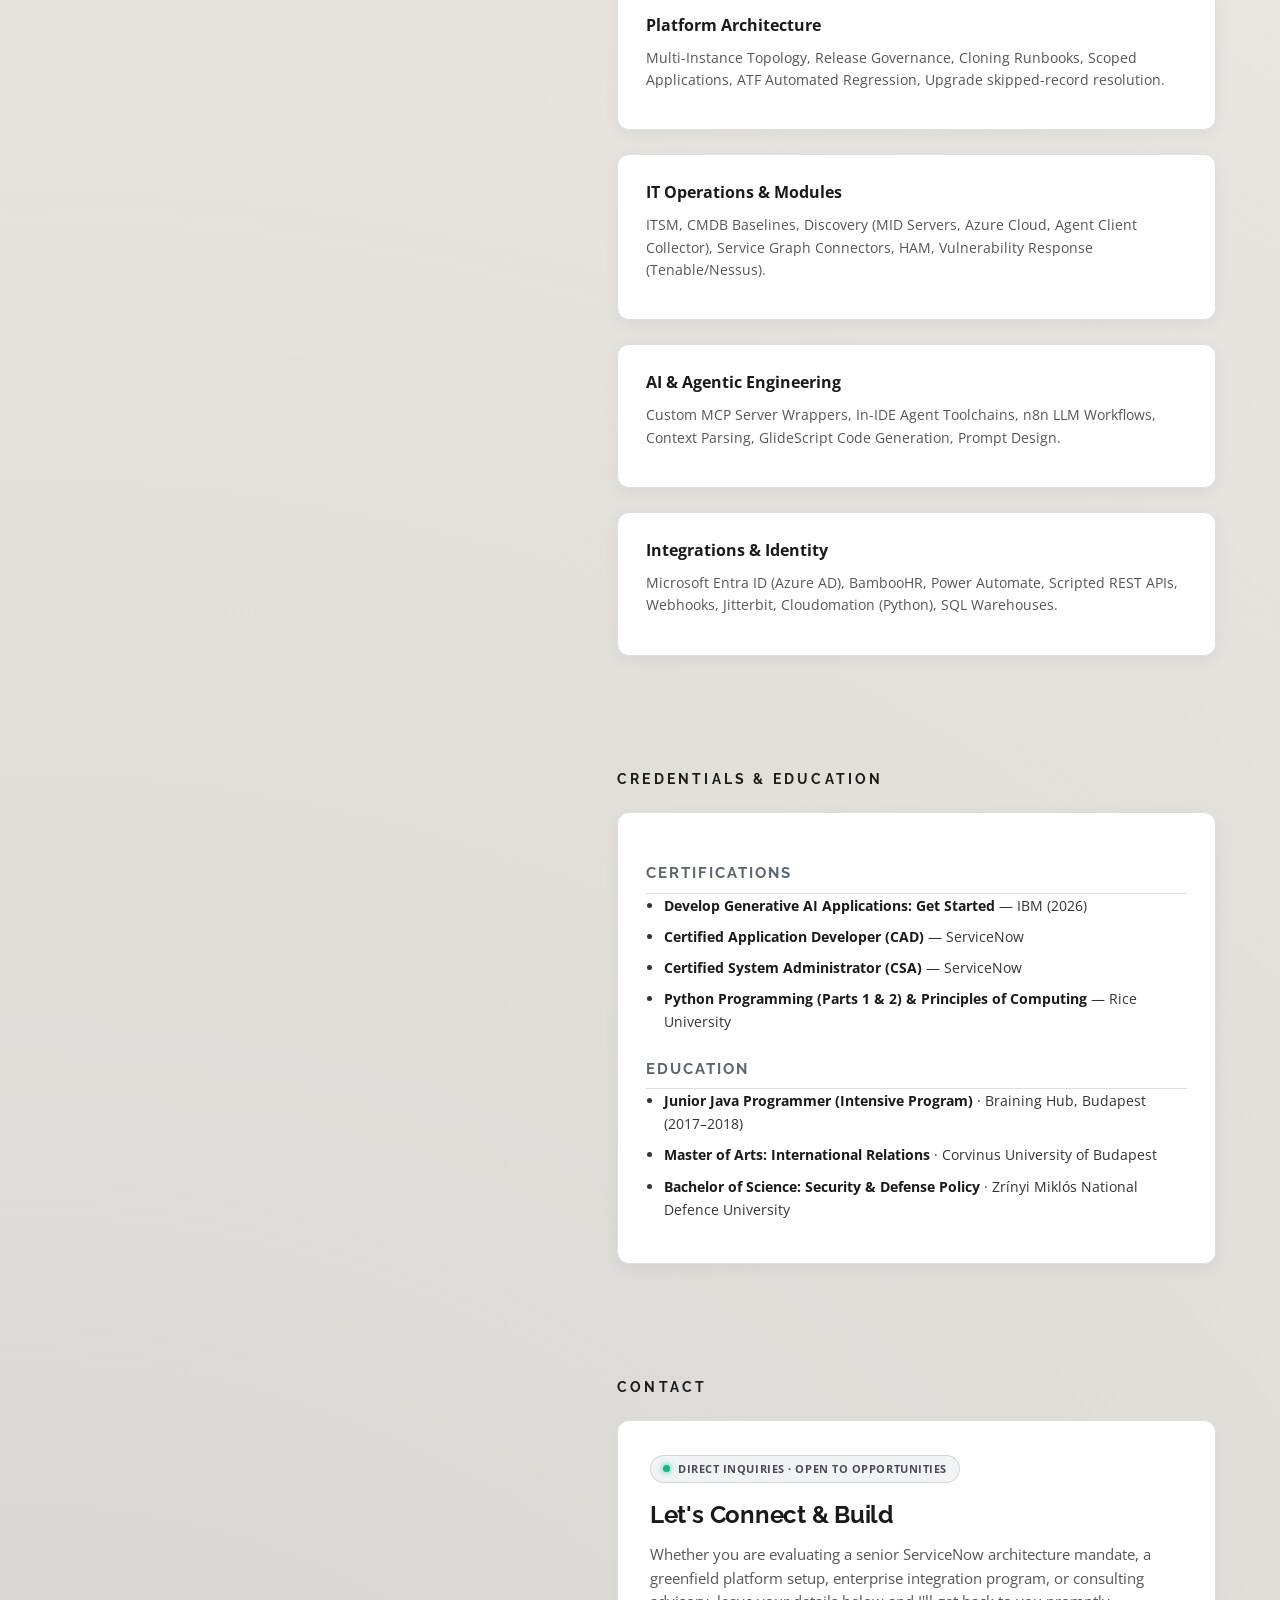
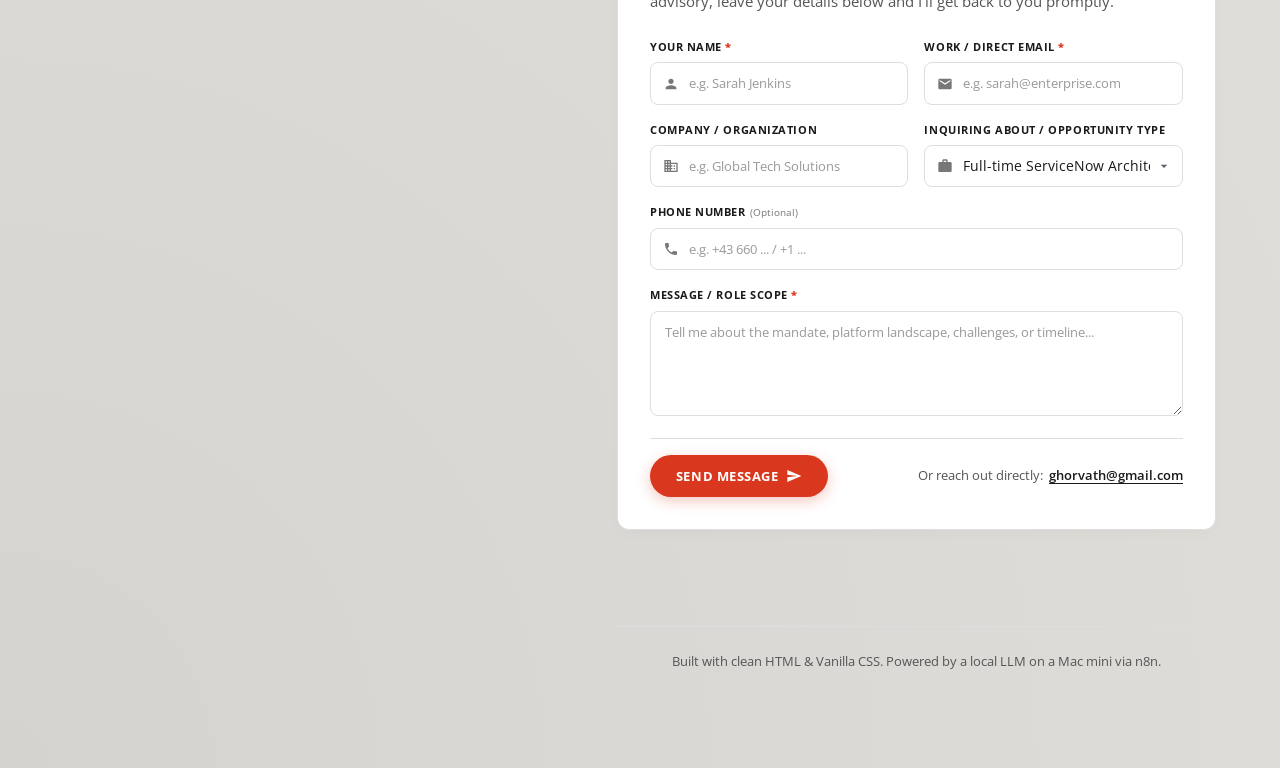
==== commit f5731d8c: "feat: shift Key Metrics to Key Interests and update contact opportunity options" ====
--- a/index.html
+++ b/index.html
@@ -238,27 +238,23 @@
 
       <!-- SECTION 1: ABOUT & KEY METRICS -->
       <section id="about" class="content-section" aria-label="About summary">
-        <!-- Key Metrics Strip (Above the Fold) -->
-        <div class="metrics-strip" aria-label="Key Platform Metrics">
+        <!-- Key Interests Strip (Above the Fold) -->
+        <div class="metrics-strip" aria-label="Key Interests">
           <div class="metric-card">
-            <div class="metric-stat">8+</div>
-            <div class="metric-label" data-i18n="metric_1_label">Years Platform Experience</div>
-            <div class="metric-focus" data-i18n="metric_1_focus">ServiceNow Architecture &amp; ITSM/CMDB</div>
+            <div class="metric-label" data-i18n="interest_1_title">ServiceNow</div>
+            <div class="metric-focus" data-i18n="interest_1_desc">8+ years Platform Experience</div>
           </div>
           <div class="metric-card">
-            <div class="metric-stat">6</div>
-            <div class="metric-label" data-i18n="metric_2_label">Greenfield Instances</div>
-            <div class="metric-focus" data-i18n="metric_2_focus">Multi-Instance Topology &amp; Release Gates</div>
+            <div class="metric-label" data-i18n="interest_2_title">Automation</div>
+            <div class="metric-focus" data-i18n="interest_2_desc">Agentic workflows</div>
           </div>
           <div class="metric-card">
-            <div class="metric-stat">100%</div>
-            <div class="metric-label" data-i18n="metric_3_label">Zero-Touch HR Boarding</div>
-            <div class="metric-focus" data-i18n="metric_3_focus">Cross-System Automation (Entra ID / BambooHR)</div>
+            <div class="metric-label" data-i18n="interest_3_title">Business applications</div>
+            <div class="metric-focus" data-i18n="interest_3_desc">Integrations</div>
           </div>
           <div class="metric-card">
-            <div class="metric-stat metric-stat-accent">AI</div>
-            <div class="metric-label" data-i18n="metric_4_label">VS Code Agentic Toolchain</div>
-            <div class="metric-focus" data-i18n="metric_4_focus">In-IDE Schema Inspection &amp; GlideScript MCP</div>
+            <div class="metric-label" data-i18n="interest_4_title">Process Design</div>
+            <div class="metric-focus" data-i18n="interest_4_desc">and Development</div>
           </div>
         </div>
 
@@ -546,13 +542,9 @@
                   <select id="contact-role" name="roleOrInterest" class="form-select">
                     <option value="Full-time ServiceNow Architecture" data-i18n="opt_role_1">Full-time ServiceNow
                       Architecture</option>
-                    <option value="Contract / Consulting Program" data-i18n="opt_role_2">Contract / Consulting Program
-                    </option>
-                    <option value="Greenfield / Platform Decoupling" data-i18n="opt_role_3">Greenfield / Platform
-                      Decoupling</option>
-                    <option value="Integrations &amp; Discovery / CMDB" data-i18n="opt_role_4">Integrations &amp;
-                      Discovery / CMDB</option>
-                    <option value="General Leadership / Advisory" data-i18n="opt_role_5">General Leadership / Advisory
+                    <option value="Automations / Agentic workflows" data-i18n="opt_role_2">Automations / Agentic
+                      workflows</option>
+                    <option value="Contract / Consulting Program" data-i18n="opt_role_3">Contract / Consulting Program
                     </option>
                   </select>
                 </div>
--- a/v4-editorial/styles.css
+++ b/v4-editorial/styles.css
@@ -689,10 +689,11 @@
   background: var(--c-white);
   border: 1.5px solid var(--c-border);
   border-radius: 12px;
-  padding: 20px 22px;
+  padding: 18px 22px;
   box-shadow: 0 4px 16px rgba(0, 0, 0, 0.05);
   display: flex;
   flex-direction: column;
+  justify-content: center;
   transition: all var(--transition-normal);
 }
 
@@ -719,16 +720,16 @@
 
 .metric-label {
   font-family: var(--font-heading);
-  font-size: 13.5px;
-  font-weight: 700;
-  color: var(--c-topbar);
+  font-size: 16px;
+  font-weight: 700;
+  color: var(--c-text-dark);
   margin-bottom: 4px;
-  line-height: 1.35;
+  line-height: 1.3;
 }
 
 .metric-focus {
   font-family: var(--font-body);
-  font-size: 12px;
+  font-size: 13px;
   color: var(--c-text-muted);
   line-height: 1.45;
 }
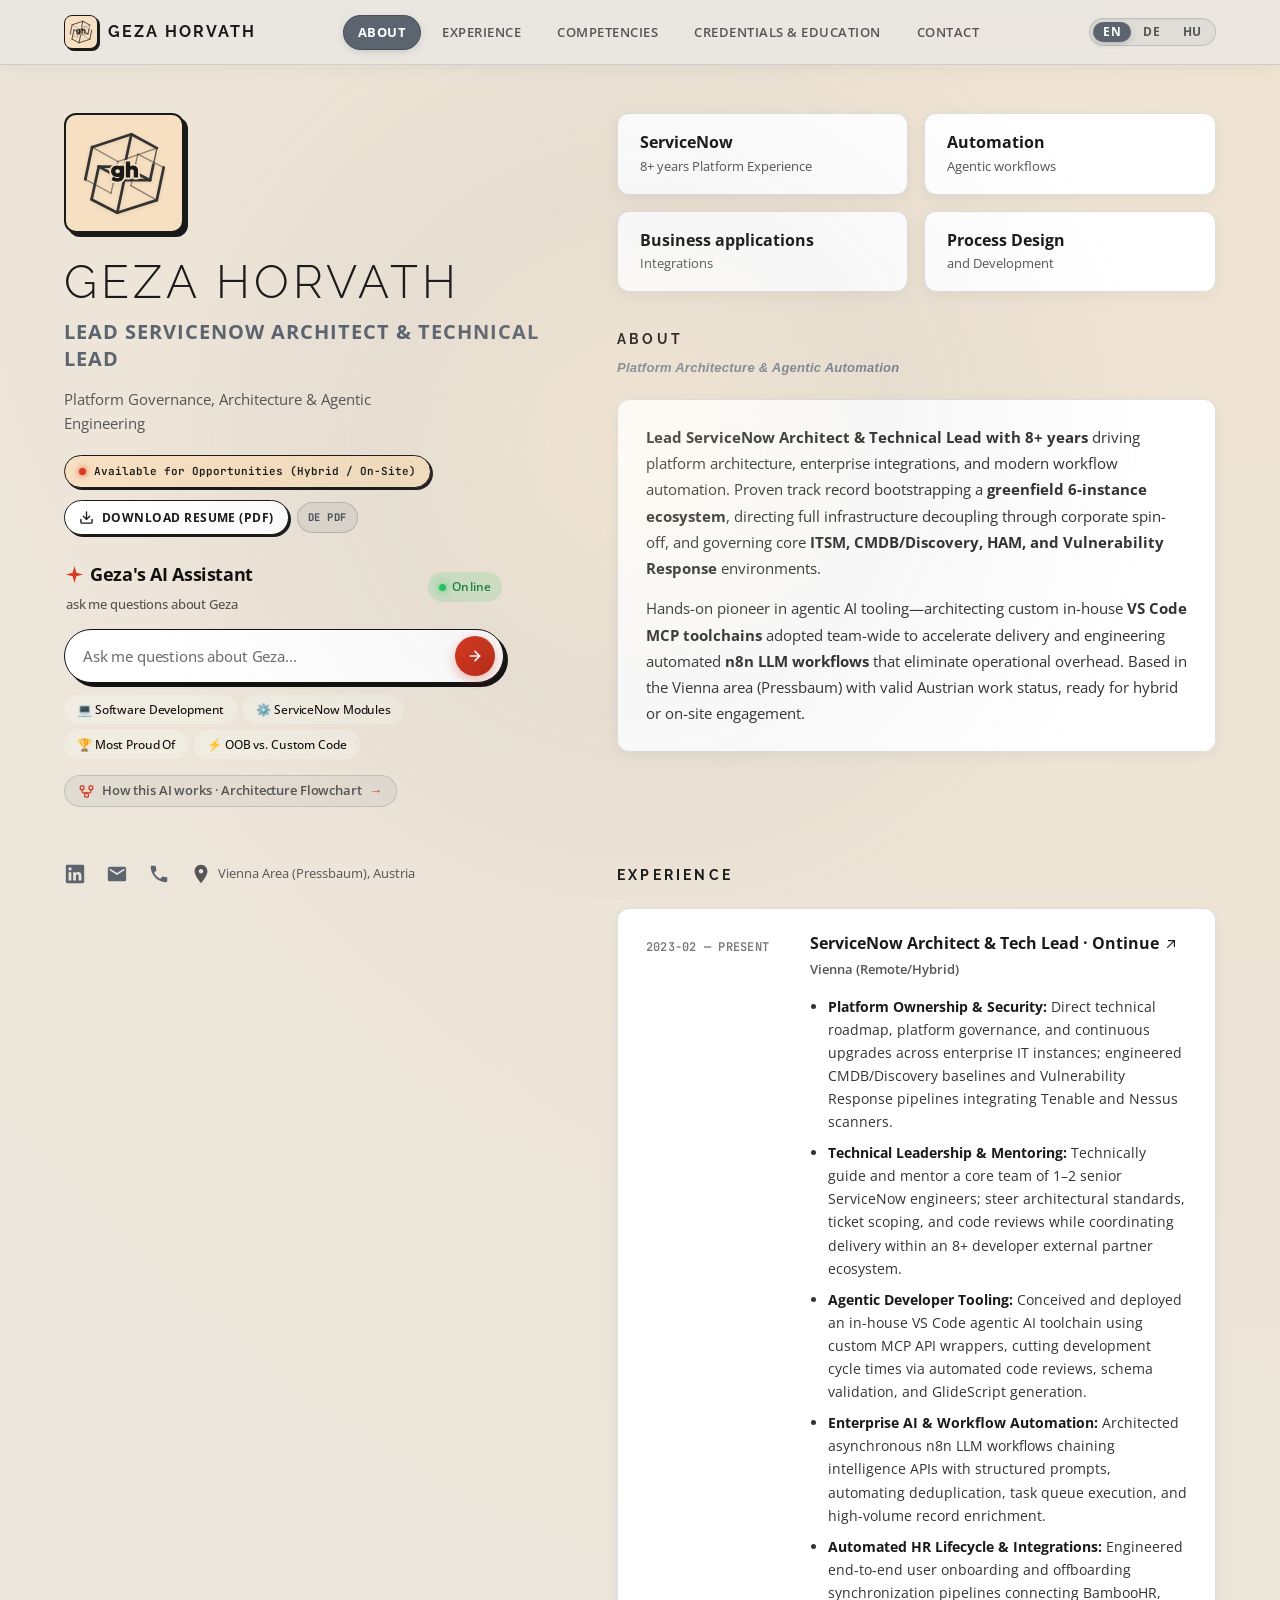
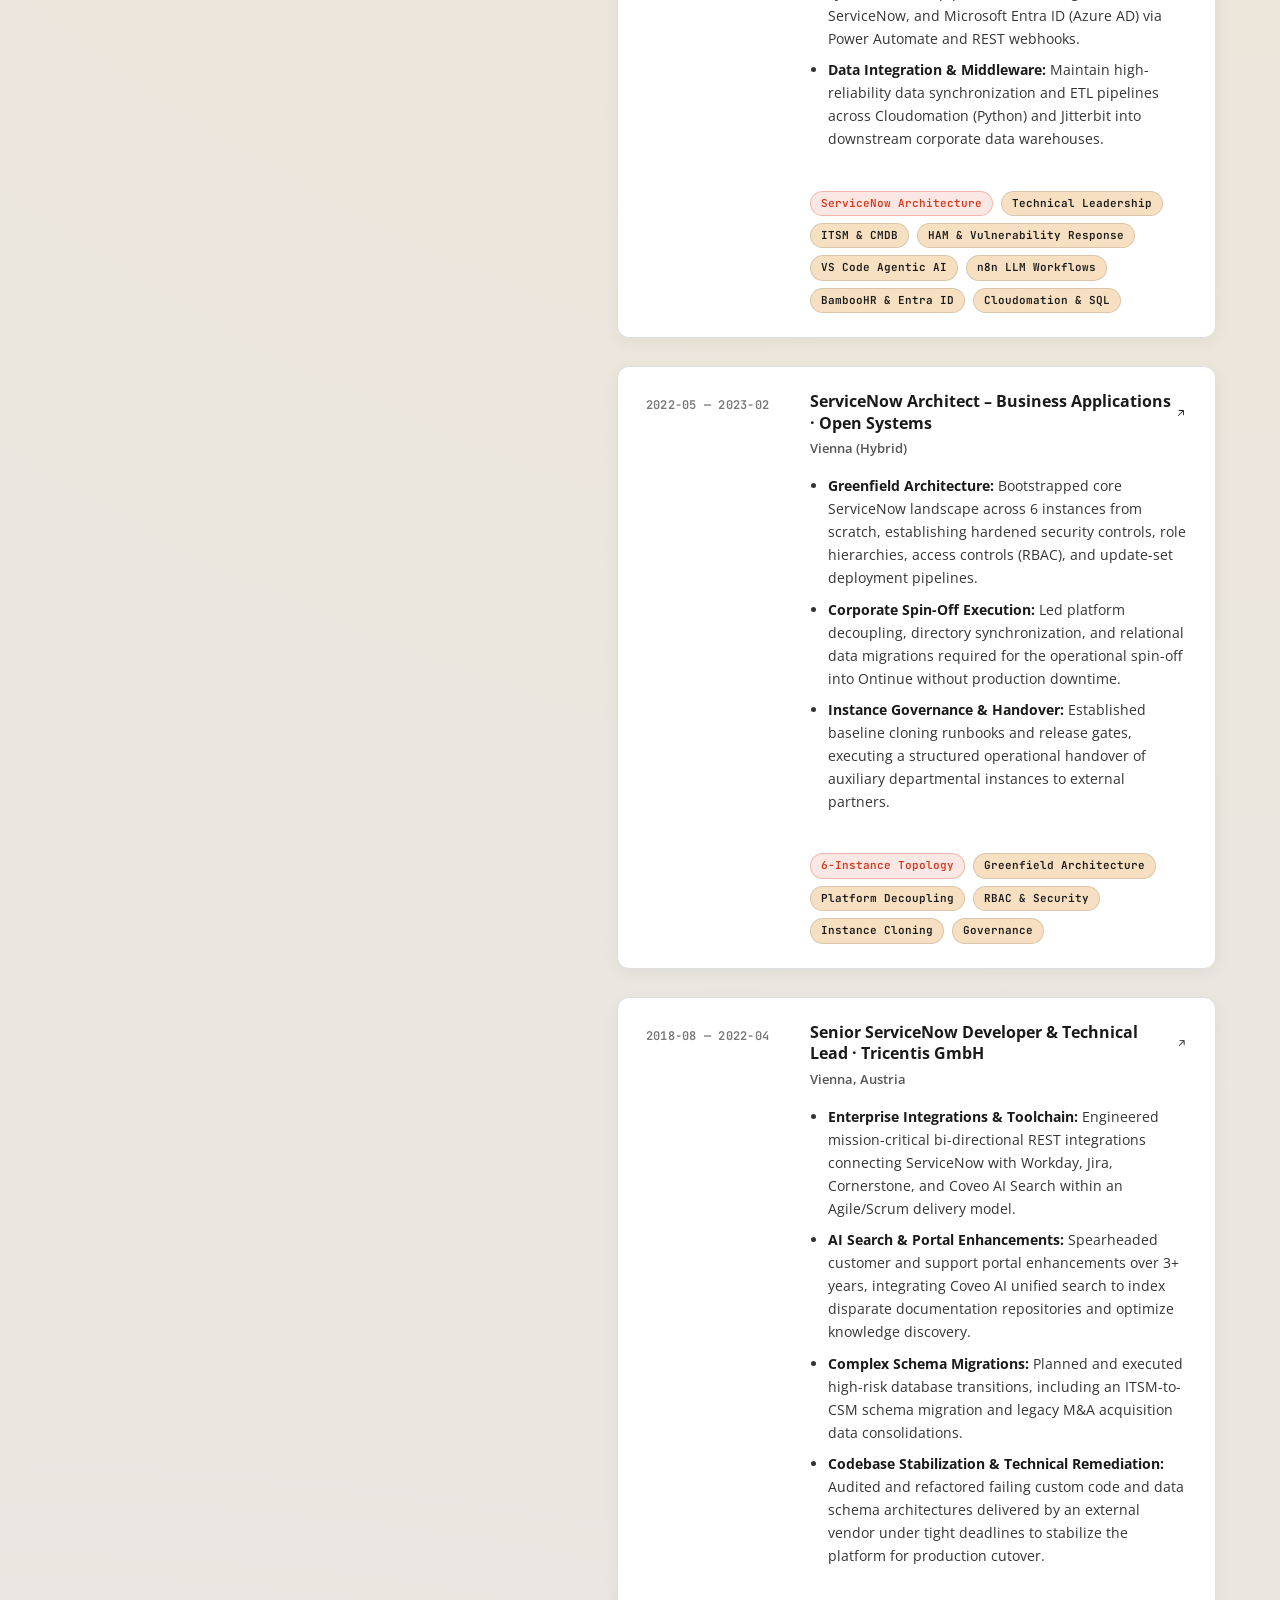
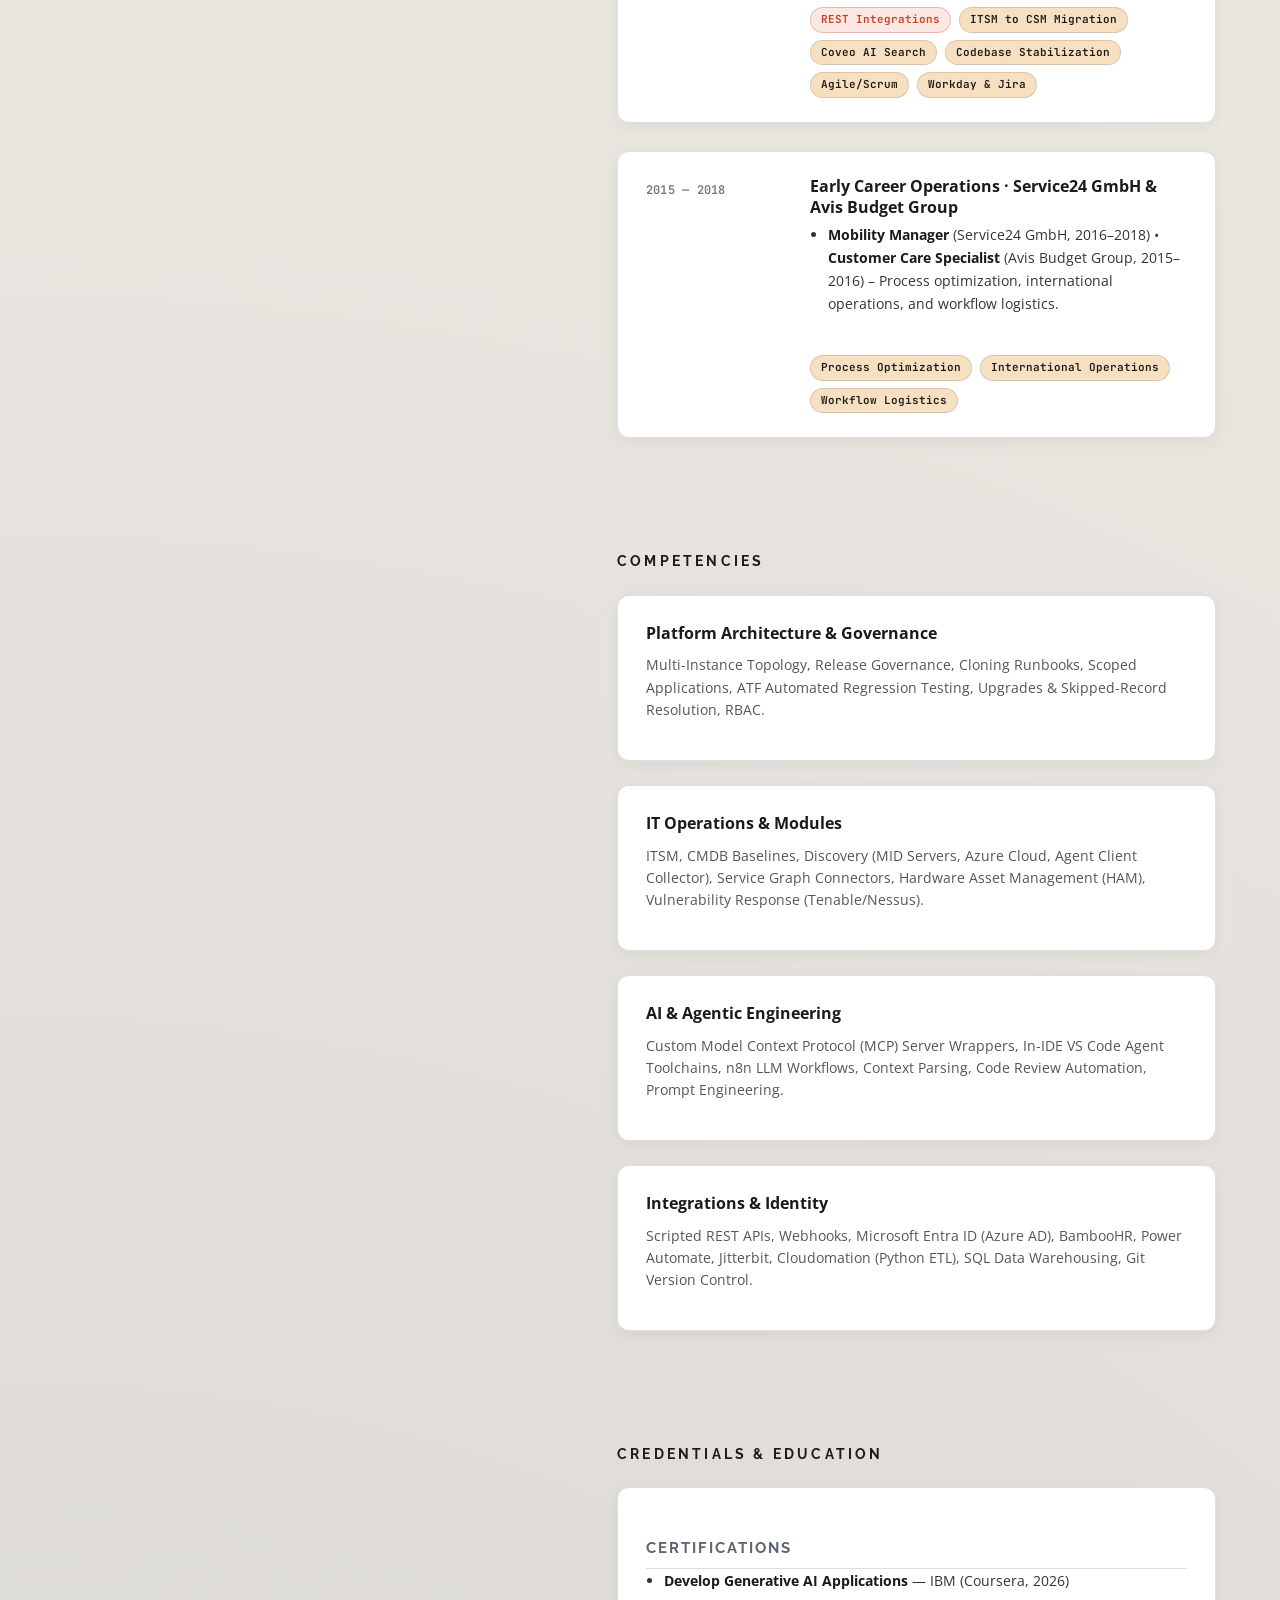
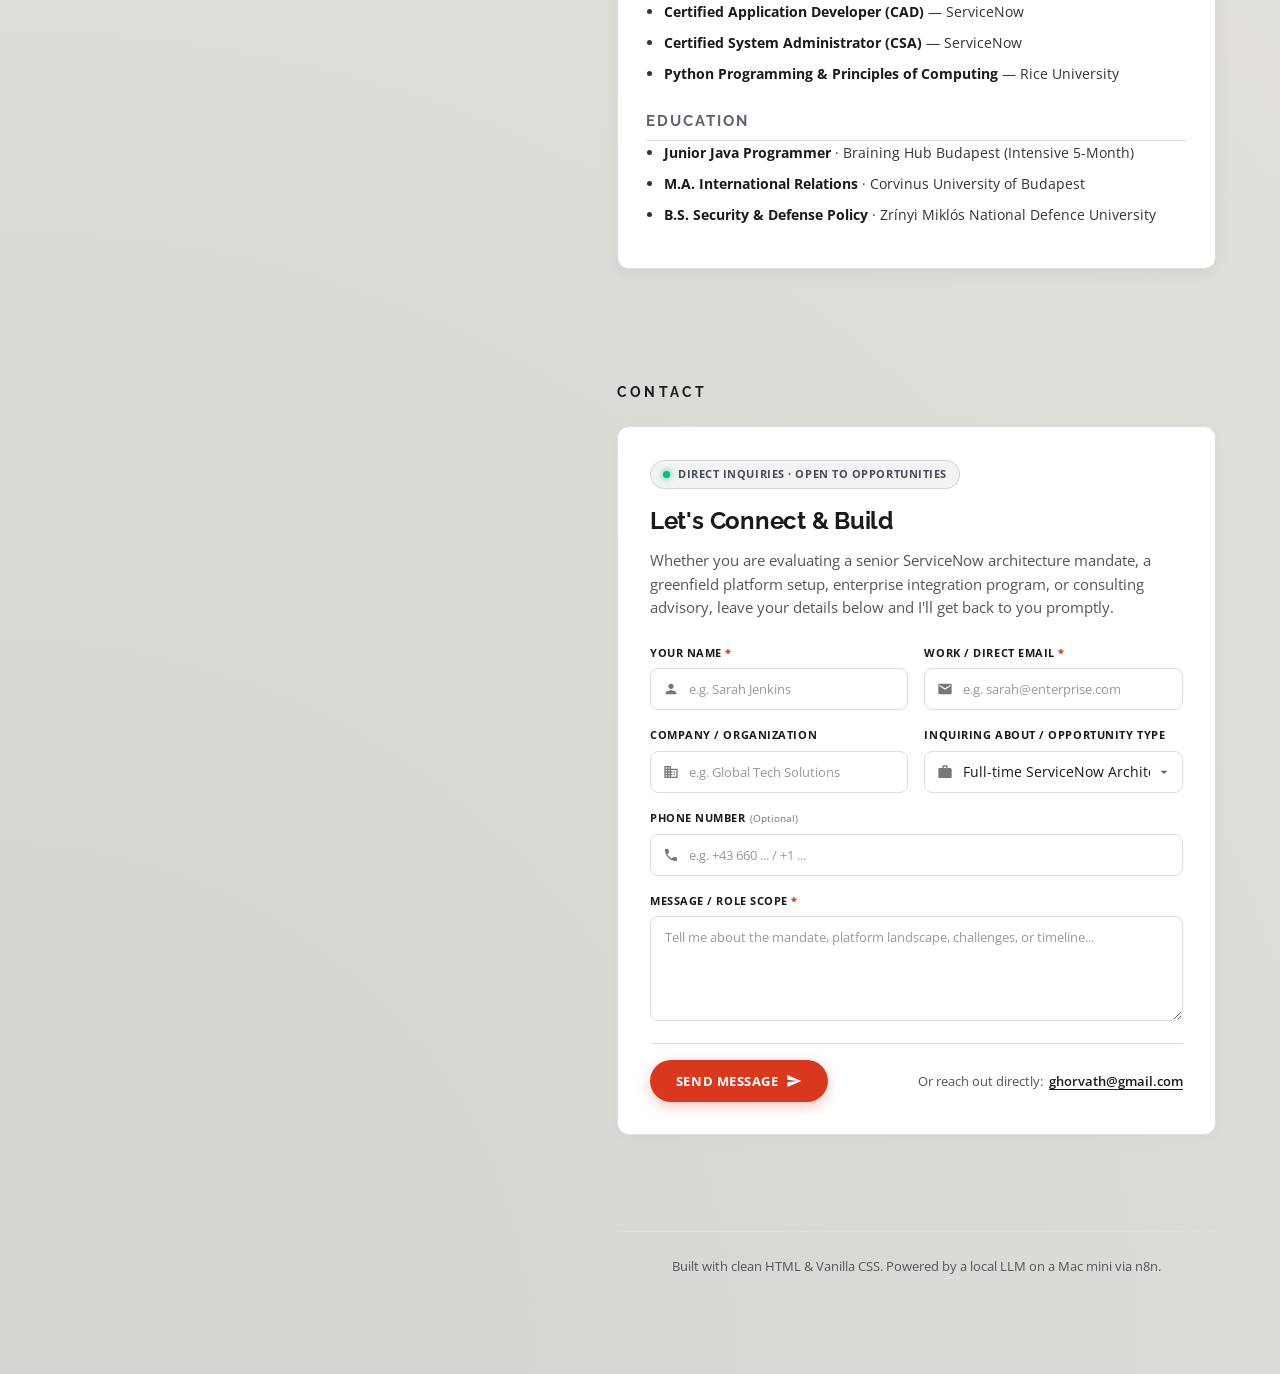
==== commit d305549f: "feat(resume): align website, AI dossiers, and workflows with updated resumes and add language-aware " ====
--- a/index.html
+++ b/index.html
@@ -4,9 +4,9 @@
 <head>
   <meta charset="utf-8">
   <meta name="viewport" content="width=device-width, initial-scale=1">
-  <title>Geza Horvath — ServiceNow Architect &amp; Enterprise AI Automation Engineer</title>
+  <title>Geza Horvath — Lead ServiceNow Architect &amp; Technical Lead</title>
   <meta name="description"
-    content="ServiceNow Architect &amp; Enterprise AI Automation Engineer with 8+ years driving platform architecture, enterprise integrations, and cross-system automation.">
+    content="Lead ServiceNow Architect &amp; Technical Lead with 8+ years driving platform architecture, enterprise integrations, and modern workflow automation.">
   <link rel="icon" type="image/svg+xml" href="favicon.svg">
   <link rel="apple-touch-icon" href="favicon.svg">
   <!-- Fonts: Raleway, Open Sans, Montserrat, JetBrains Mono -->
@@ -174,7 +174,7 @@
           <a href="/">Geza Horvath</a>
         </h1>
         <h2 class="author-role" data-i18n="author_role">
-          ServiceNow Architect &amp; Enterprise AI Automation Engineer
+          Lead ServiceNow Architect &amp; Technical Lead
         </h2>
         <p class="author-lead" data-i18n="author_lead">
           Platform Governance, Architecture &amp; Agentic Engineering
@@ -182,7 +182,33 @@
 
         <div class="status-pill">
           <span class="status-indicator-dot"></span>
-          <span data-i18n="status_pill">Available for Opportunities (Remote / Hybrid)</span>
+          <span data-i18n="status_pill">Available for Opportunities (Hybrid / On-Site)</span>
+        </div>
+
+        <div class="resume-download-row" aria-label="Download Resume PDF">
+          <a href="docs/Geza%20Horvath%20-%20Resume%20(English).pdf"
+            download="Geza Horvath - Resume (English).pdf"
+            class="resume-download-btn"
+            id="primary-resume-download"
+            data-i18n-attr="href:resume_pdf_url|download:resume_pdf_filename|title:resume_download_title"
+            title="Download Geza Horvath's Resume (English PDF)">
+            <svg class="resume-download-icon" viewBox="0 0 24 24" width="15" height="15" fill="none"
+              stroke="currentColor" stroke-width="2.2" stroke-linecap="round" stroke-linejoin="round"
+              aria-hidden="true">
+              <path d="M21 15v4a2 2 0 0 1-2 2H5a2 2 0 0 1-2-2v-4" />
+              <polyline points="7 10 12 15 17 10" />
+              <line x1="12" y1="15" x2="12" y2="3" />
+            </svg>
+            <span data-i18n="resume_download_btn">Download Resume (PDF)</span>
+          </a>
+          <a href="docs/Geza%20Horvath%20-%20Lebenslauf.pdf"
+            download="Geza Horvath - Lebenslauf.pdf"
+            class="resume-alt-link"
+            id="alt-resume-download"
+            data-i18n-attr="href:resume_alt_pdf_url|download:resume_alt_pdf_filename|title:resume_alt_download_title"
+            title="Download German CV (Lebenslauf PDF)">
+            <span data-i18n="resume_alt_label">DE PDF</span>
+          </a>
         </div>
 
         <!-- Inline AI Cloud Assistant Section (Prominent, directly below status-pill) -->
@@ -220,12 +246,12 @@
         </li>
         <li class="social-item">
           <span style="display: flex; align-items: center; font-size: 13px; color: var(--c-text-muted);"
-            title="Pressbaum (Vienna Area), Austria">
+            title="Vienna Area (Pressbaum), Austria" data-i18n-attr="title:location_text">
             <svg class="social-icon" style="margin-right: 6px;" viewBox="0 0 24 24">
               <path
                 d="M12 2C8.13 2 5 5.13 5 9c0 5.25 7 13 7 13s7-7.75 7-13c0-3.87-3.13-7-7-7zm0 9.5c-1.38 0-2.5-1.12-2.5-2.5s1.12-2.5 2.5-2.5 2.5 1.12 2.5 2.5-1.12 2.5-2.5 2.5z" />
             </svg>
-            <span data-i18n="location_text">Pressbaum (Vienna Area), Austria</span>
+            <span data-i18n="location_text">Vienna Area (Pressbaum), Austria</span>
           </span>
         </li>
       </ul>
@@ -260,14 +286,22 @@
 
         <div class="sticky-section-header">
           <h2 class="section-label" data-i18n="section_about">About</h2>
-          <span class="section-subtitle" data-i18n="section_about_subtitle">Platform Architecture &amp; Agentic Automation</span>
+          <span class="section-subtitle" data-i18n="section_about_subtitle">Platform Architecture &amp; Agentic
+            Automation</span>
         </div>
         <div class="card-item about-card">
           <p class="about-text" data-i18n-html="about_p1">
-            <strong>ServiceNow Architect with 8+ years</strong> driving platform architecture, enterprise integrations, and cross-system automation. Bootstrapped a <strong>greenfield 6-instance ecosystem</strong>, led full infrastructure and data decoupling through an enterprise divestiture, and directs core <strong>ITSM, CMDB/Discovery, HAM, and Vulnerability Response</strong> environments.
+            <strong>Lead ServiceNow Architect &amp; Technical Lead with 8+ years</strong> driving platform architecture,
+            enterprise integrations, and modern workflow automation. Proven track record bootstrapping a
+            <strong>greenfield 6-instance ecosystem</strong>, directing full infrastructure decoupling through corporate
+            spin-off, and governing core <strong>ITSM, CMDB/Discovery, HAM, and Vulnerability Response</strong>
+            environments.
           </p>
           <p class="about-text" data-i18n-html="about_p2">
-            Pioneers modern agentic engineering—building in-house <strong>VS Code MCP toolchains</strong> adopted team-wide to accelerate delivery and engineering automated <strong>n8n LLM workflows</strong> that eliminate operational overhead.
+            Hands-on pioneer in agentic AI tooling—architecting custom in-house <strong>VS Code MCP toolchains</strong>
+            adopted team-wide to accelerate delivery and engineering automated <strong>n8n LLM workflows</strong> that
+            eliminate operational overhead. Based in the Vienna area (Pressbaum) with valid Austrian work status, ready
+            for hybrid or on-site engagement.
           </p>
         </div>
       </section>
@@ -283,29 +317,48 @@
           <!-- ROLE 1: ONTINUE -->
           <article class="card-item experience-card">
             <div class="card-grid">
-              <header class="card-period" aria-label="February 2023 to Present" data-i18n-html="exp_ontinue_period">2023-02 &mdash; Present</header>
+              <header class="card-period" aria-label="February 2023 to Present" data-i18n-html="exp_ontinue_period">
+                2023-02 &mdash; Present</header>
               <div class="card-content">
                 <h3 class="card-headline">
                   <a href="https://www.ontinue.com" target="_blank" rel="noreferrer noopener">
-                    <span data-i18n="exp_ontinue_role">ServiceNow Architect – Business Applications · Ontinue</span>
+                    <span data-i18n="exp_ontinue_role">ServiceNow Architect &amp; Tech Lead · Ontinue</span>
                     <svg class="arrow-icon" viewBox="0 0 20 20">
                       <path
                         d="M5.22 14.78a.75.75 0 001.06 0l7.22-7.22v5.69a.75.75 0 001.5 0v-7.5a.75.75 0 00-.75-.75h-7.5a.75.75 0 000 1.5h5.69l-7.22 7.22a.75.75 0 000 1.06z" />
                     </svg>
                   </a>
                 </h3>
-                <div class="card-company" data-i18n="exp_ontinue_loc">Remote / Vienna, Austria</div>
+                <div class="card-company" data-i18n="exp_ontinue_loc">Vienna (Remote/Hybrid)</div>
                 <ul class="bullet-list">
-                  <li data-i18n-html="exp_ontinue_b1"><strong>Platform Ownership &amp; Security:</strong> Direct technical roadmap, platform governance, and continuous upgrades across enterprise IT instances; engineered CMDB/Discovery baselines and Vulnerability Response pipelines integrating Tenable and Nessus scanners.</li>
-                  <li data-i18n-html="exp_ontinue_b2"><strong>Agentic Developer Tooling:</strong> Conceived and deployed an in-house VS Code agentic AI toolchain using custom MCP API wrappers, cutting development cycle times via automated code reviews and GlideScript generation.</li>
-                  <li data-i18n-html="exp_ontinue_b3"><strong>Zero-Touch Automation:</strong> Built 100% automated HR boarding and offboarding lifecycle flows synchronizing BambooHR, ServiceNow, and Microsoft Entra ID via Power Automate and REST webhooks.</li>
-                  <li data-i18n-html="exp_ontinue_b4"><strong>Data Integration &amp; Middleware:</strong> Maintain high-reliability data synchronization and ETL pipelines across Cloudomation (Python) and Jitterbit into downstream corporate data warehouses.</li>
+                  <li data-i18n-html="exp_ontinue_b1"><strong>Platform Ownership &amp; Security:</strong> Direct
+                    technical roadmap, platform governance, and continuous upgrades across enterprise IT instances;
+                    engineered CMDB/Discovery baselines and Vulnerability Response pipelines integrating Tenable and
+                    Nessus scanners.</li>
+                  <li data-i18n-html="exp_ontinue_b2"><strong>Technical Leadership &amp; Mentoring:</strong> Technically
+                    guide and mentor a core team of 1&ndash;2 senior ServiceNow engineers; steer architectural
+                    standards, ticket scoping, and code reviews while coordinating delivery within an 8+ developer
+                    external partner ecosystem.</li>
+                  <li data-i18n-html="exp_ontinue_b3"><strong>Agentic Developer Tooling:</strong> Conceived and deployed
+                    an in-house VS Code agentic AI toolchain using custom MCP API wrappers, cutting development cycle
+                    times via automated code reviews, schema validation, and GlideScript generation.</li>
+                  <li data-i18n-html="exp_ontinue_b4"><strong>Enterprise AI &amp; Workflow Automation:</strong>
+                    Architected asynchronous n8n LLM workflows chaining intelligence APIs with structured prompts,
+                    automating deduplication, task queue execution, and high-volume record enrichment.</li>
+                  <li data-i18n-html="exp_ontinue_b5"><strong>Automated HR Lifecycle &amp; Integrations:</strong>
+                    Engineered end-to-end user onboarding and offboarding synchronization pipelines connecting BambooHR,
+                    ServiceNow, and Microsoft Entra ID (Azure AD) via Power Automate and REST webhooks.</li>
+                  <li data-i18n-html="exp_ontinue_b6"><strong>Data Integration &amp; Middleware:</strong> Maintain
+                    high-reliability data synchronization and ETL pipelines across Cloudomation (Python) and Jitterbit
+                    into downstream corporate data warehouses.</li>
                 </ul>
                 <div class="tag-cloud" aria-label="Technologies used at Ontinue">
                   <span class="tag-badge accent">ServiceNow Architecture</span>
+                  <span class="tag-badge">Technical Leadership</span>
                   <span class="tag-badge">ITSM &amp; CMDB</span>
                   <span class="tag-badge">HAM &amp; Vulnerability Response</span>
                   <span class="tag-badge">VS Code Agentic AI</span>
+                  <span class="tag-badge">n8n LLM Workflows</span>
                   <span class="tag-badge">BambooHR &amp; Entra ID</span>
                   <span class="tag-badge">Cloudomation &amp; SQL</span>
                 </div>
@@ -316,7 +369,8 @@
           <!-- ROLE 2: OPEN SYSTEMS -->
           <article class="card-item experience-card">
             <div class="card-grid">
-              <header class="card-period" aria-label="May 2022 to February 2023" data-i18n-html="exp_open_period">2022-05 &mdash; 2023-02</header>
+              <header class="card-period" aria-label="May 2022 to February 2023" data-i18n-html="exp_open_period">
+                2022-05 &mdash; 2023-02</header>
               <div class="card-content">
                 <h3 class="card-headline">
                   <a href="https://www.open-systems.com" target="_blank" rel="noreferrer noopener">
@@ -327,16 +381,23 @@
                     </svg>
                   </a>
                 </h3>
-                <div class="card-company" data-i18n="exp_open_loc">Hybrid / Vienna, Austria</div>
+                <div class="card-company" data-i18n="exp_open_loc">Vienna (Hybrid)</div>
                 <ul class="bullet-list">
-                  <li data-i18n-html="exp_open_b1"><strong>Greenfield Architecture:</strong> Bootstrapped the core ServiceNow landscape from scratch, configuring 6 initial instances with hardened security controls, role hierarchies, and update-set deployment pipelines.</li>
-                  <li data-i18n-html="exp_open_b2"><strong>Corporate Spin-Off Execution:</strong> Led platform decoupling, directory synchronization, and relational data migrations required for the operational spin-off into Ontinue without production downtime.</li>
-                  <li data-i18n-html="exp_open_b3"><strong>Instance Governance &amp; Handover:</strong> Established baseline cloning runbooks and release gates, executing a structured operational handover of auxiliary departmental instances to external partners.</li>
+                  <li data-i18n-html="exp_open_b1"><strong>Greenfield Architecture:</strong> Bootstrapped core
+                    ServiceNow landscape across 6 instances from scratch, establishing hardened security controls, role
+                    hierarchies, access controls (RBAC), and update-set deployment pipelines.</li>
+                  <li data-i18n-html="exp_open_b2"><strong>Corporate Spin-Off Execution:</strong> Led platform
+                    decoupling, directory synchronization, and relational data migrations required for the operational
+                    spin-off into Ontinue without production downtime.</li>
+                  <li data-i18n-html="exp_open_b3"><strong>Instance Governance &amp; Handover:</strong> Established
+                    baseline cloning runbooks and release gates, executing a structured operational handover of
+                    auxiliary departmental instances to external partners.</li>
                 </ul>
                 <div class="tag-cloud" aria-label="Technologies used at Open Systems">
                   <span class="tag-badge accent">6-Instance Topology</span>
-                  <span class="tag-badge">Greenfield Implementation</span>
+                  <span class="tag-badge">Greenfield Architecture</span>
                   <span class="tag-badge">Platform Decoupling</span>
+                  <span class="tag-badge">RBAC &amp; Security</span>
                   <span class="tag-badge">Instance Cloning</span>
                   <span class="tag-badge">Governance</span>
                 </div>
@@ -347,11 +408,13 @@
           <!-- ROLE 3: TRICENTIS -->
           <article class="card-item experience-card">
             <div class="card-grid">
-              <header class="card-period" aria-label="August 2018 to April 2022" data-i18n-html="exp_tri_period">2018-08 &mdash; 2022-04</header>
+              <header class="card-period" aria-label="August 2018 to April 2022" data-i18n-html="exp_tri_period">2018-08
+                &mdash; 2022-04</header>
               <div class="card-content">
                 <h3 class="card-headline">
                   <a href="https://www.tricentis.com" target="_blank" rel="noreferrer noopener">
-                    <span data-i18n="exp_tri_role">Senior ServiceNow Developer · Tricentis GmbH</span>
+                    <span data-i18n="exp_tri_role">Senior ServiceNow Developer &amp; Technical Lead · Tricentis
+                      GmbH</span>
                     <svg class="arrow-icon" viewBox="0 0 20 20">
                       <path
                         d="M5.22 14.78a.75.75 0 001.06 0l7.22-7.22v5.69a.75.75 0 001.5 0v-7.5a.75.75 0 00-.75-.75h-7.5a.75.75 0 000 1.5h5.69l-7.22 7.22a.75.75 0 000 1.06z" />
@@ -360,16 +423,26 @@
                 </h3>
                 <div class="card-company" data-i18n="exp_tri_loc">Vienna, Austria</div>
                 <ul class="bullet-list">
-                  <li data-i18n-html="exp_tri_b1"><strong>Enterprise Integrations:</strong> Engineered mission-critical bi-directional REST integrations connecting ServiceNow with Workday, JIRA, Cornerstone, and Coveo AI Search.</li>
-                  <li data-i18n-html="exp_tri_b2"><strong>Complex Schema Migrations:</strong> Planned and executed high-risk database transitions, including an ITSM-to-CSM schema migration and legacy acquisition data consolidation.</li>
-                  <li data-i18n-html="exp_tri_b3"><strong>Vendor Rescue:</strong> Refactored broken custom scripts and corrected underlying relational schemas under tight deadlines to recover a stalled external partner implementation.</li>
+                  <li data-i18n-html="exp_tri_b1"><strong>Enterprise Integrations &amp; Toolchain:</strong> Engineered
+                    mission-critical bi-directional REST integrations connecting ServiceNow with Workday, Jira,
+                    Cornerstone, and Coveo AI Search within an Agile/Scrum delivery model.</li>
+                  <li data-i18n-html="exp_tri_b2"><strong>AI Search &amp; Portal Enhancements:</strong> Spearheaded
+                    customer and support portal enhancements over 3+ years, integrating Coveo AI unified search to index
+                    disparate documentation repositories and optimize knowledge discovery.</li>
+                  <li data-i18n-html="exp_tri_b3"><strong>Complex Schema Migrations:</strong> Planned and executed
+                    high-risk database transitions, including an ITSM-to-CSM schema migration and legacy M&amp;A
+                    acquisition data consolidations.</li>
+                  <li data-i18n-html="exp_tri_b4"><strong>Codebase Stabilization &amp; Technical Remediation:</strong>
+                    Audited and refactored failing custom code and data schema architectures delivered by an external
+                    vendor under tight deadlines to stabilize the platform for production cutover.</li>
                 </ul>
                 <div class="tag-cloud" aria-label="Technologies used at Tricentis">
                   <span class="tag-badge accent">REST Integrations</span>
                   <span class="tag-badge">ITSM to CSM Migration</span>
                   <span class="tag-badge">Coveo AI Search</span>
+                  <span class="tag-badge">Codebase Stabilization</span>
                   <span class="tag-badge">Agile/Scrum</span>
-                  <span class="tag-badge">Workday &amp; JIRA</span>
+                  <span class="tag-badge">Workday &amp; Jira</span>
                 </div>
               </div>
             </div>
@@ -382,11 +455,14 @@
               </header>
               <div class="card-content">
                 <h3 class="card-headline">
-                  <span data-i18n="exp_early_title">Early Career Operations · Service24 GmbH &amp; Avis Budget Group</span>
+                  <span data-i18n="exp_early_title">Early Career Operations · Service24 GmbH &amp; Avis Budget
+                    Group</span>
                 </h3>
                 <ul class="bullet-list">
                   <li data-i18n-html="exp_early_r1">
-                    <strong>Mobility Manager</strong> (Service24, 2016&ndash;2018) &bull; <strong>Customer Care Specialist</strong> (Avis Budget Group, 2015&ndash;2016). Focus on process optimization, international operations, and workflow logistics.
+                    <strong>Mobility Manager</strong> (Service24 GmbH, 2016&ndash;2018) &bull; <strong>Customer Care
+                      Specialist</strong> (Avis Budget Group, 2015&ndash;2016) &ndash; Process optimization,
+                    international operations, and workflow logistics.
                   </li>
                 </ul>
                 <div class="tag-cloud" aria-label="Skills from early career">
@@ -409,23 +485,32 @@
 
         <div class="competencies-grid">
           <div class="card-item competency-section-box">
-            <h3 class="competency-title" data-i18n="comp_title_1">Platform Architecture</h3>
-            <p class="competency-desc" data-i18n="comp_desc_1">Multi-Instance Topology, Release Governance, Cloning Runbooks, Scoped Applications, ATF Automated Regression, Upgrade skipped-record resolution.</p>
+            <h3 class="competency-title" data-i18n="comp_title_1">Platform Architecture &amp; Governance</h3>
+            <p class="competency-desc" data-i18n="comp_desc_1">Multi-Instance Topology, Release Governance, Cloning
+              Runbooks, Scoped Applications, ATF Automated Regression Testing, Upgrades &amp; Skipped-Record Resolution,
+              RBAC.</p>
           </div>
 
           <div class="card-item competency-section-box">
             <h3 class="competency-title" data-i18n="comp_title_2">IT Operations &amp; Modules</h3>
-            <p class="competency-desc" data-i18n="comp_desc_2">ITSM, CMDB Baselines, Discovery (MID Servers, Azure Cloud, Agent Client Collector), Service Graph Connectors, HAM, Vulnerability Response (Tenable/Nessus).</p>
+            <p class="competency-desc" data-i18n="comp_desc_2">ITSM, CMDB Baselines, Discovery (MID Servers, Azure
+              Cloud, Agent Client Collector), Service Graph Connectors, Hardware Asset Management (HAM), Vulnerability
+              Response (Tenable/Nessus).
+            </p>
           </div>
 
           <div class="card-item competency-section-box">
             <h3 class="competency-title" data-i18n="comp_title_3">AI &amp; Agentic Engineering</h3>
-            <p class="competency-desc" data-i18n="comp_desc_3">Custom MCP Server Wrappers, In-IDE Agent Toolchains, n8n LLM Workflows, Context Parsing, GlideScript Code Generation, Prompt Design.</p>
+            <p class="competency-desc" data-i18n="comp_desc_3">Custom Model Context Protocol (MCP) Server Wrappers,
+              In-IDE VS Code Agent Toolchains, n8n LLM Workflows, Context Parsing, Code Review Automation, Prompt
+              Engineering.</p>
           </div>
 
           <div class="card-item competency-section-box">
             <h3 class="competency-title" data-i18n="comp_title_4">Integrations &amp; Identity</h3>
-            <p class="competency-desc" data-i18n="comp_desc_4">Microsoft Entra ID (Azure AD), BambooHR, Power Automate, Scripted REST APIs, Webhooks, Jitterbit, Cloudomation (Python), SQL Warehouses.</p>
+            <p class="competency-desc" data-i18n="comp_desc_4">Scripted REST APIs, Webhooks, Microsoft Entra ID (Azure
+              AD), BambooHR, Power Automate, Jitterbit, Cloudomation (Python ETL), SQL Data Warehousing, Git Version
+              Control.</p>
           </div>
         </div>
       </section>
@@ -439,17 +524,22 @@
         <div class="card-item credentials-card">
           <h3 class="card-subheading" data-i18n="heading_certifications">Certifications</h3>
           <ul class="bullet-list tight-list">
-            <li data-i18n-html="cert_1"><strong>Develop Generative AI Applications: Get Started</strong> &mdash; IBM (2026)</li>
+            <li data-i18n-html="cert_1"><strong>Develop Generative AI Applications</strong> &mdash; IBM (Coursera, 2026)
+            </li>
             <li data-i18n-html="cert_2"><strong>Certified Application Developer (CAD)</strong> &mdash; ServiceNow</li>
             <li data-i18n-html="cert_3"><strong>Certified System Administrator (CSA)</strong> &mdash; ServiceNow</li>
-            <li data-i18n-html="cert_4"><strong>Python Programming (Parts 1 &amp; 2) &amp; Principles of Computing</strong> &mdash; Rice University</li>
+            <li data-i18n-html="cert_4"><strong>Python Programming &amp; Principles of Computing</strong> &mdash; Rice
+              University</li>
           </ul>
 
           <h3 class="card-subheading" data-i18n="heading_education">Education</h3>
           <ul class="bullet-list tight-list">
-            <li data-i18n-html="edu_1"><strong>Junior Java Programmer (Intensive Program)</strong> &middot; Braining Hub, Budapest (2017&ndash;2018)</li>
-            <li data-i18n-html="edu_2"><strong>Master of Arts: International Relations</strong> &middot; Corvinus University of Budapest</li>
-            <li data-i18n-html="edu_3"><strong>Bachelor of Science: Security &amp; Defense Policy</strong> &middot; Zrínyi Miklós National Defence University</li>
+            <li data-i18n-html="edu_1"><strong>Junior Java Programmer</strong> &middot; Braining Hub Budapest
+              (Intensive 5-Month)</li>
+            <li data-i18n-html="edu_2"><strong>M.A. International Relations</strong> &middot; Corvinus University of
+              Budapest</li>
+            <li data-i18n-html="edu_3"><strong>B.S. Security &amp; Defense Policy</strong> &middot; Zrínyi Miklós
+              National Defence University</li>
           </ul>
         </div>
       </section>
@@ -621,11 +711,10 @@
   <!-- Client-side Scripts -->
   <script src="translations.js"></script>
   <script src="script.js"></script>
-  <script src="shared/chat-widget.js?v=i18n2"></script>
+  <script src="shared/chat-widget.js?v=i18n3"></script>
   <script>
     document.addEventListener('DOMContentLoaded', function () {
       ResumeChat.init({
-        endpoint: 'http://Gezas-Mac-mini.local:5678/webhook/resume-chat',
         showPills: true
       });
     });
--- a/v4-editorial/styles.css
+++ b/v4-editorial/styles.css
@@ -545,6 +545,75 @@
   100% { transform: scale(0.9); opacity: 0.7; }
 }
 
+/* Resume Download Actions (Editorial Button + Alternate Language Pill) */
+.resume-download-row {
+  display: flex;
+  flex-wrap: wrap;
+  align-items: center;
+  gap: 8px;
+  margin-top: 12px;
+}
+
+.resume-download-btn {
+  display: inline-flex;
+  align-items: center;
+  gap: 8px;
+  padding: 7px 14px;
+  border-radius: 999px;
+  font-family: var(--font-heading);
+  font-size: 11.5px;
+  font-weight: 700;
+  letter-spacing: 0.04em;
+  text-transform: uppercase;
+  background: var(--c-white);
+  color: var(--c-text-dark);
+  border: 1.5px solid #1a1a1a;
+  box-shadow: 2px 2px 0px #1a1a1a;
+  text-decoration: none;
+  transition: all var(--transition-fast);
+}
+
+.resume-download-btn:hover {
+  background: var(--c-accent-terracotta);
+  color: #ffffff;
+  transform: translateY(-1.5px);
+  box-shadow: 3px 3px 0px #1a1a1a;
+}
+
+.resume-download-icon {
+  flex-shrink: 0;
+  transition: transform var(--transition-fast);
+}
+
+.resume-download-btn:hover .resume-download-icon {
+  transform: translateY(1px);
+}
+
+.resume-alt-link {
+  display: inline-flex;
+  align-items: center;
+  justify-content: center;
+  padding: 6px 10px;
+  border-radius: 999px;
+  font-family: var(--font-mono);
+  font-size: 10.5px;
+  font-weight: 700;
+  letter-spacing: 0.05em;
+  text-transform: uppercase;
+  background: rgba(92, 100, 112, 0.1);
+  color: var(--c-topbar-dark);
+  border: 1.2px solid rgba(92, 100, 112, 0.28);
+  text-decoration: none;
+  transition: all var(--transition-fast);
+}
+
+.resume-alt-link:hover {
+  background: var(--c-topbar);
+  color: #ffffff;
+  border-color: #1a1a1a;
+  transform: translateY(-1px);
+}
+
 /* ==========================================================================
    SOCIAL ICONS (BOTTOM OF LEFT COLUMN)
    ========================================================================== */
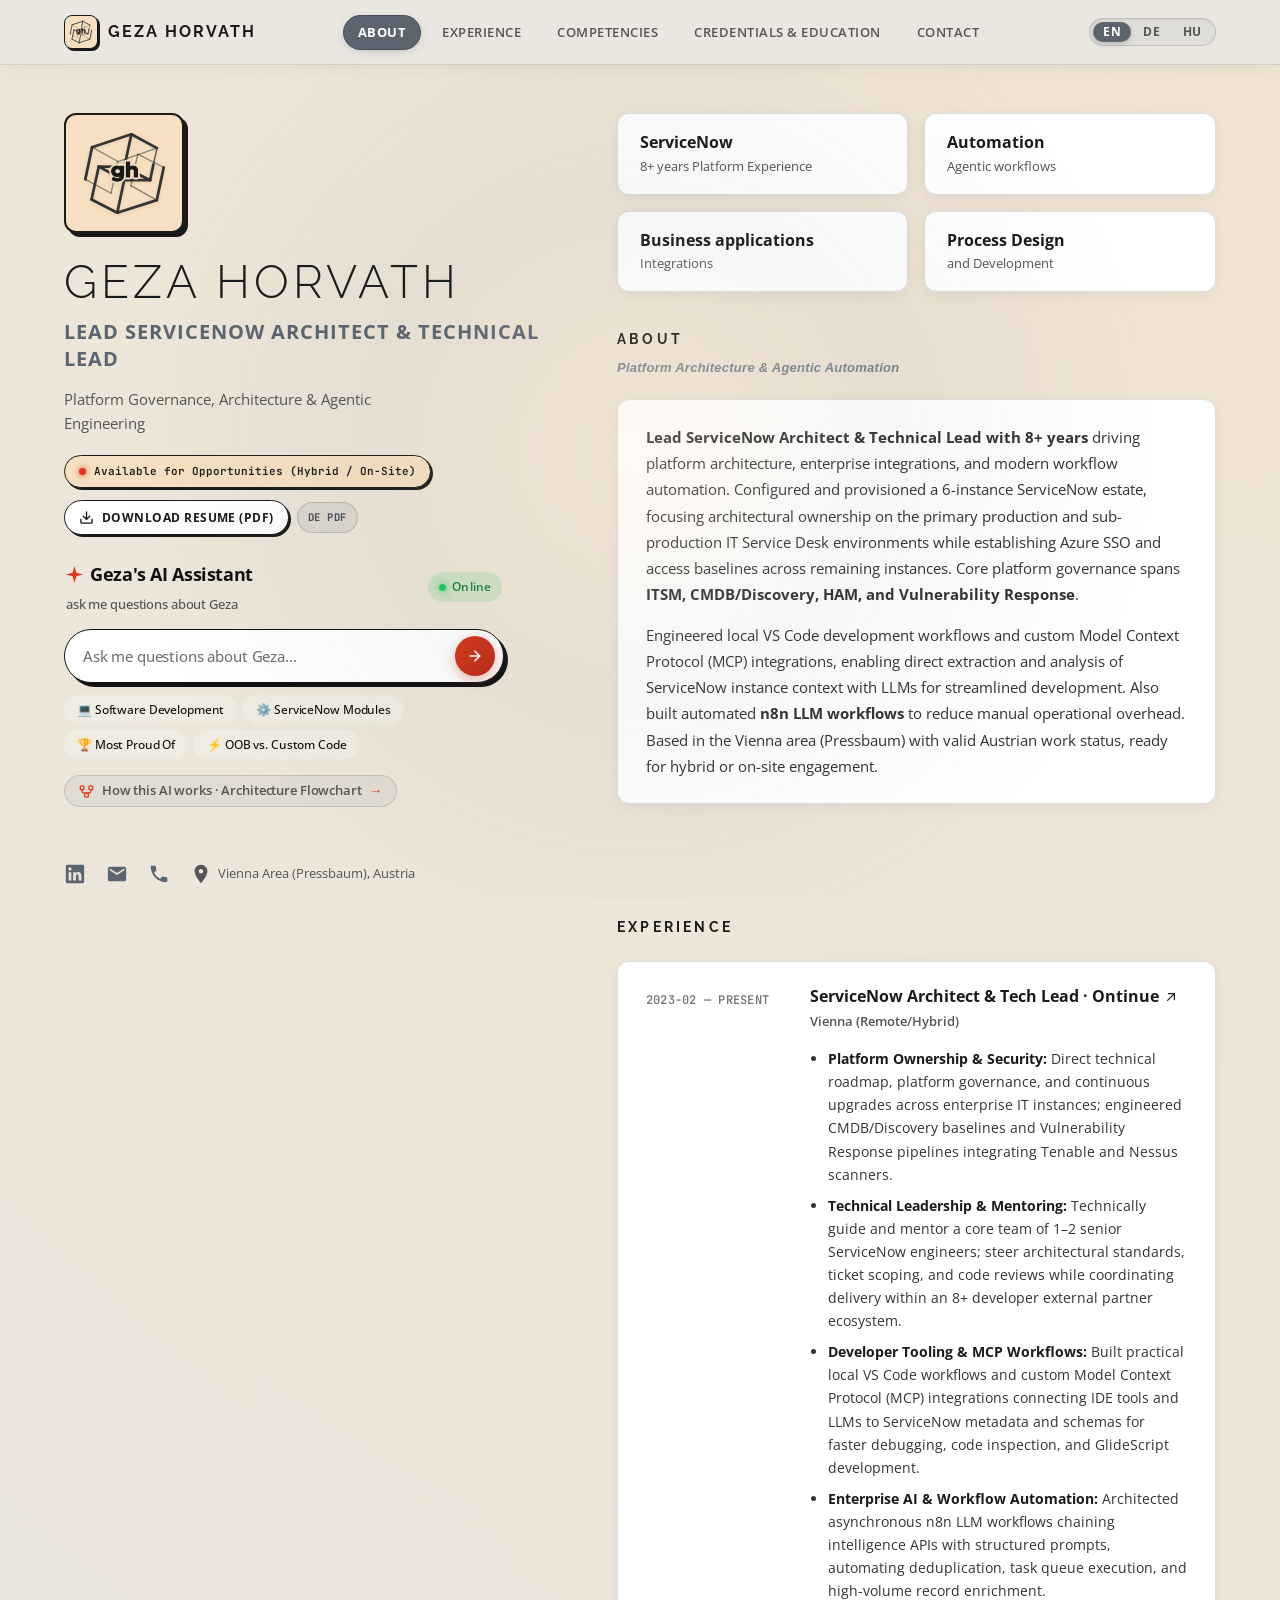
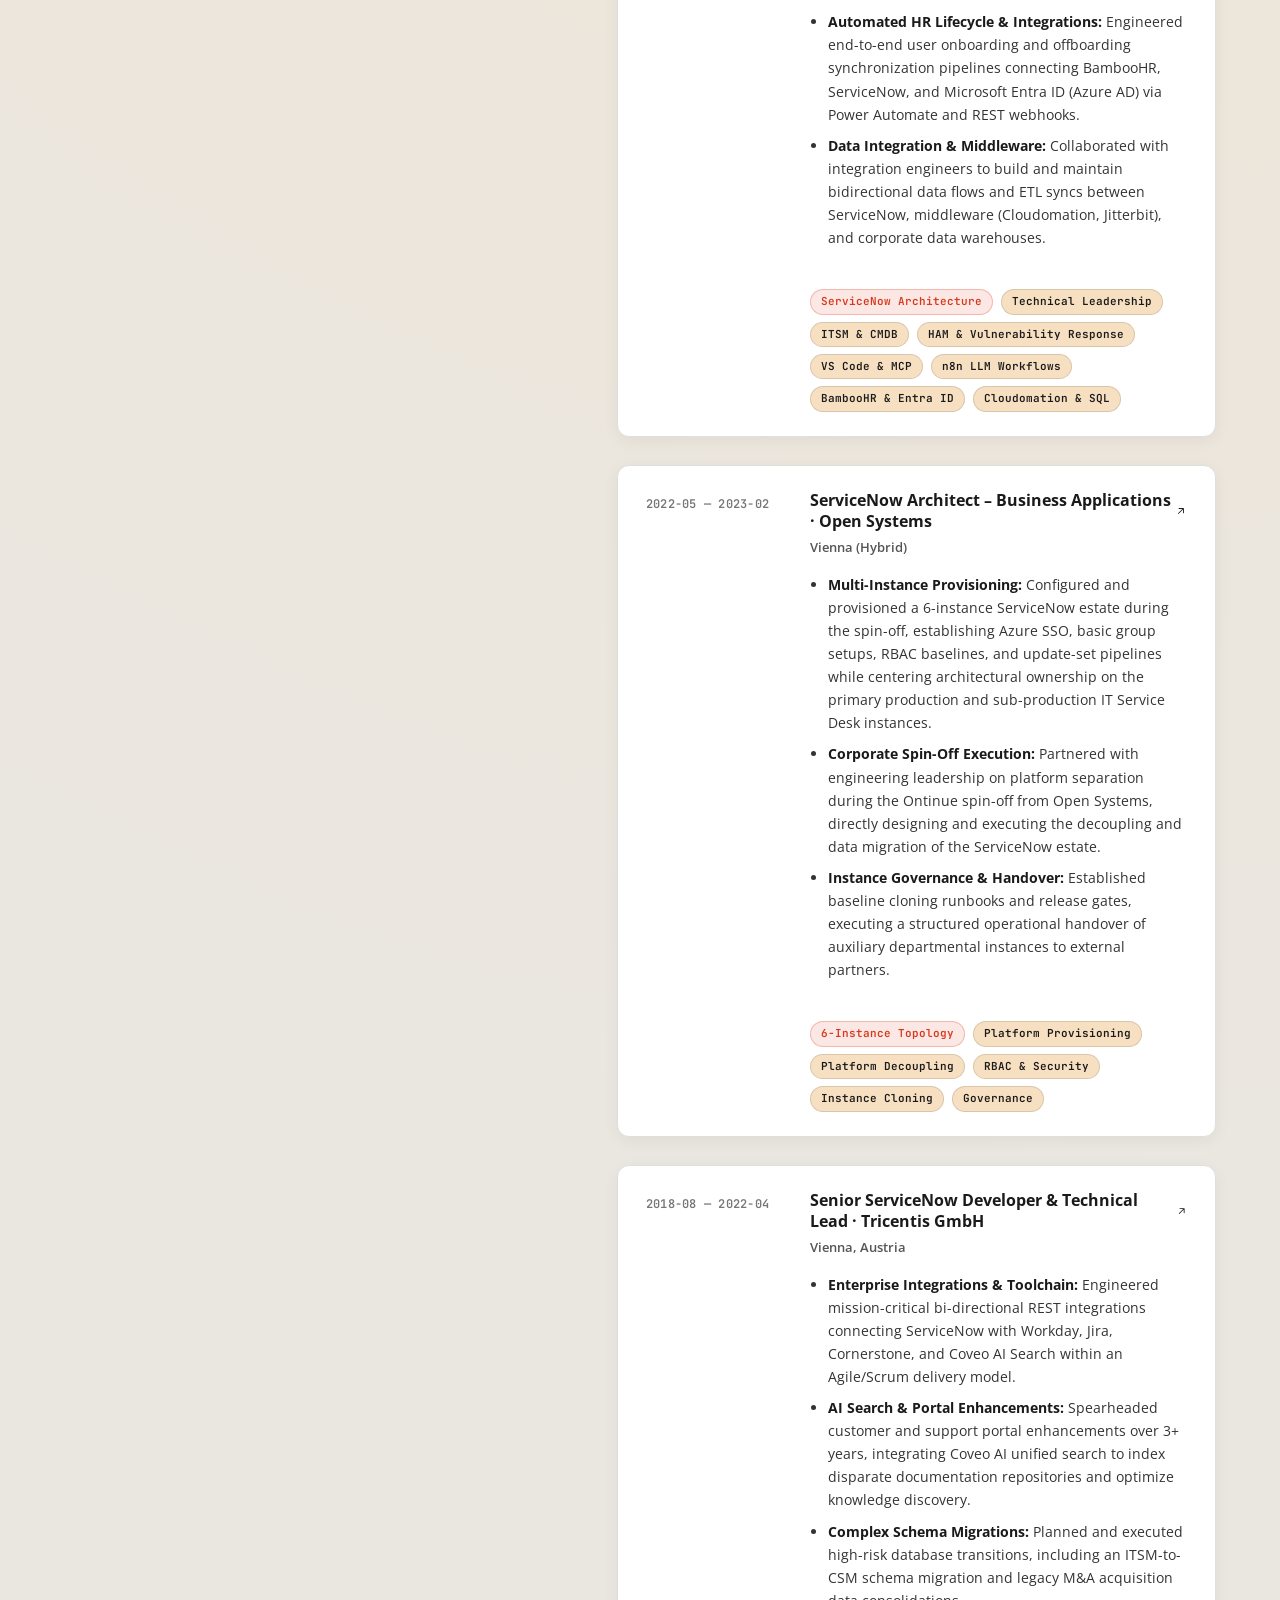
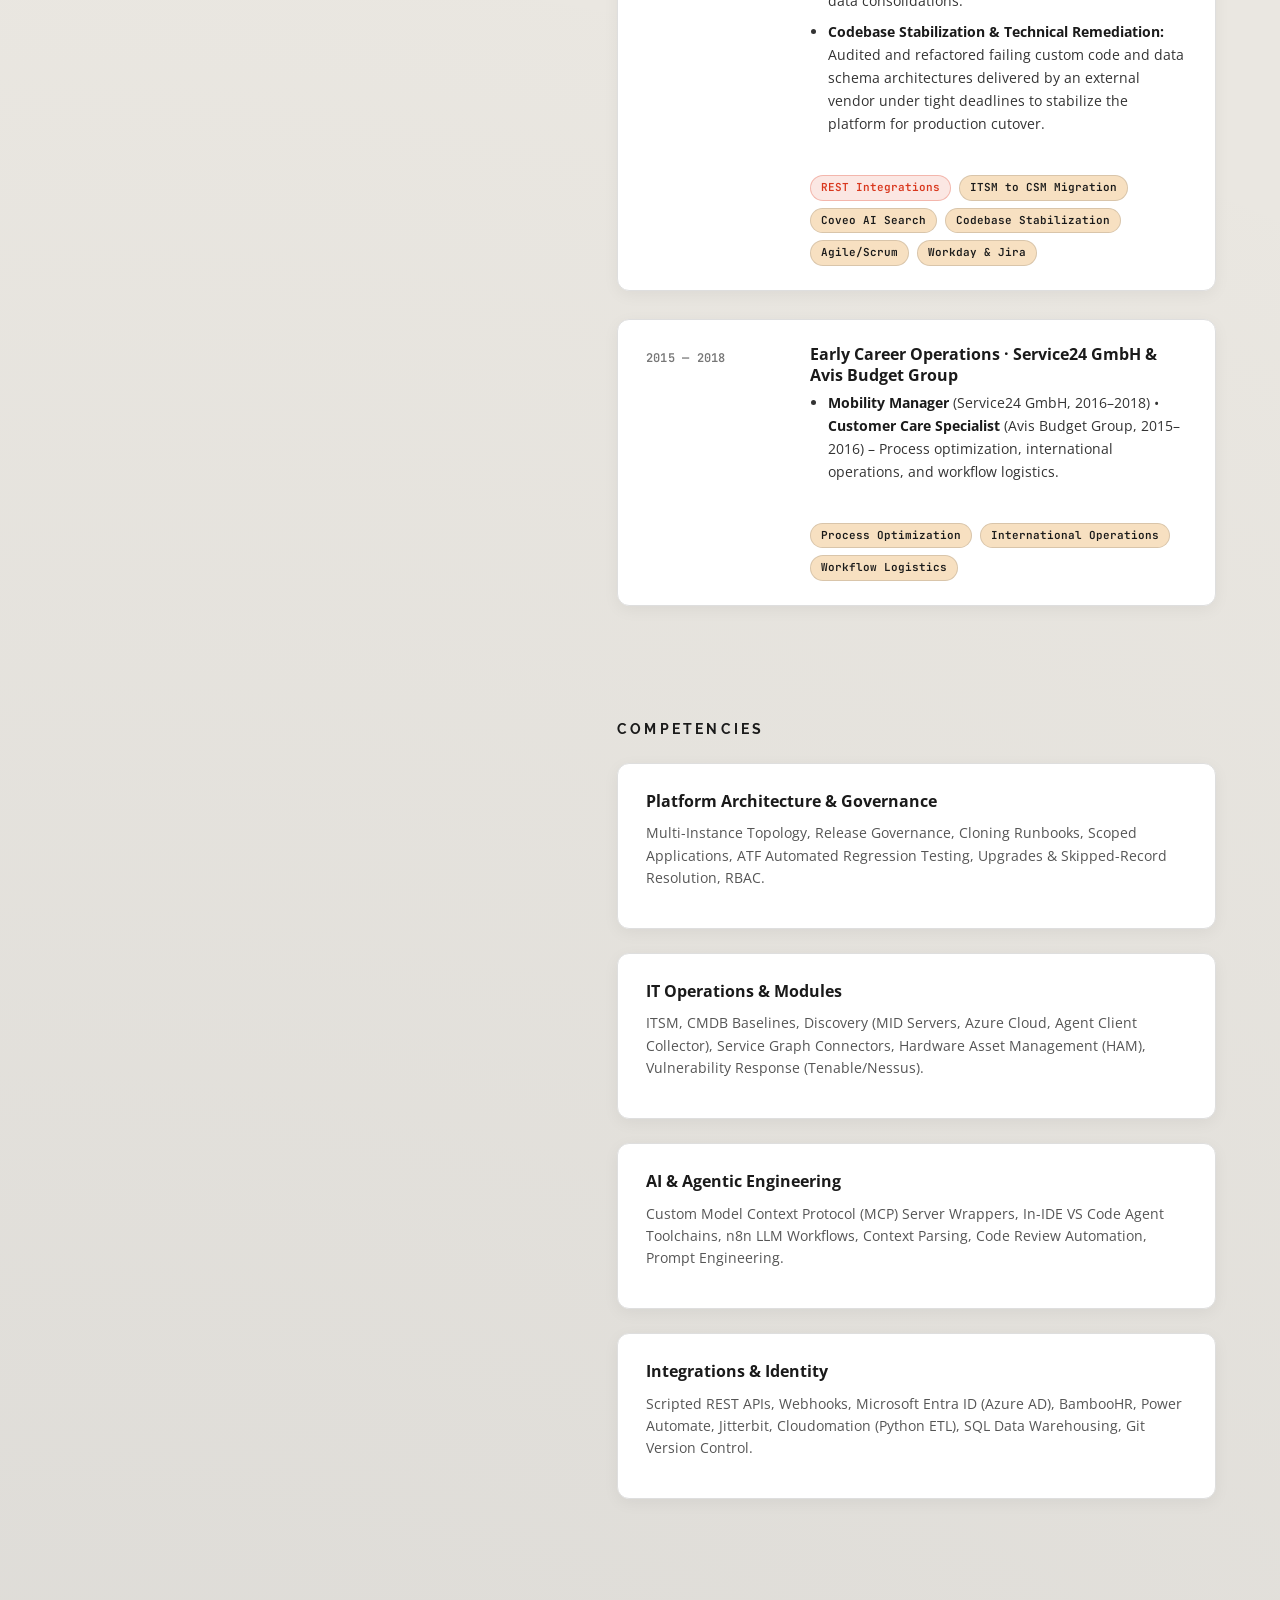
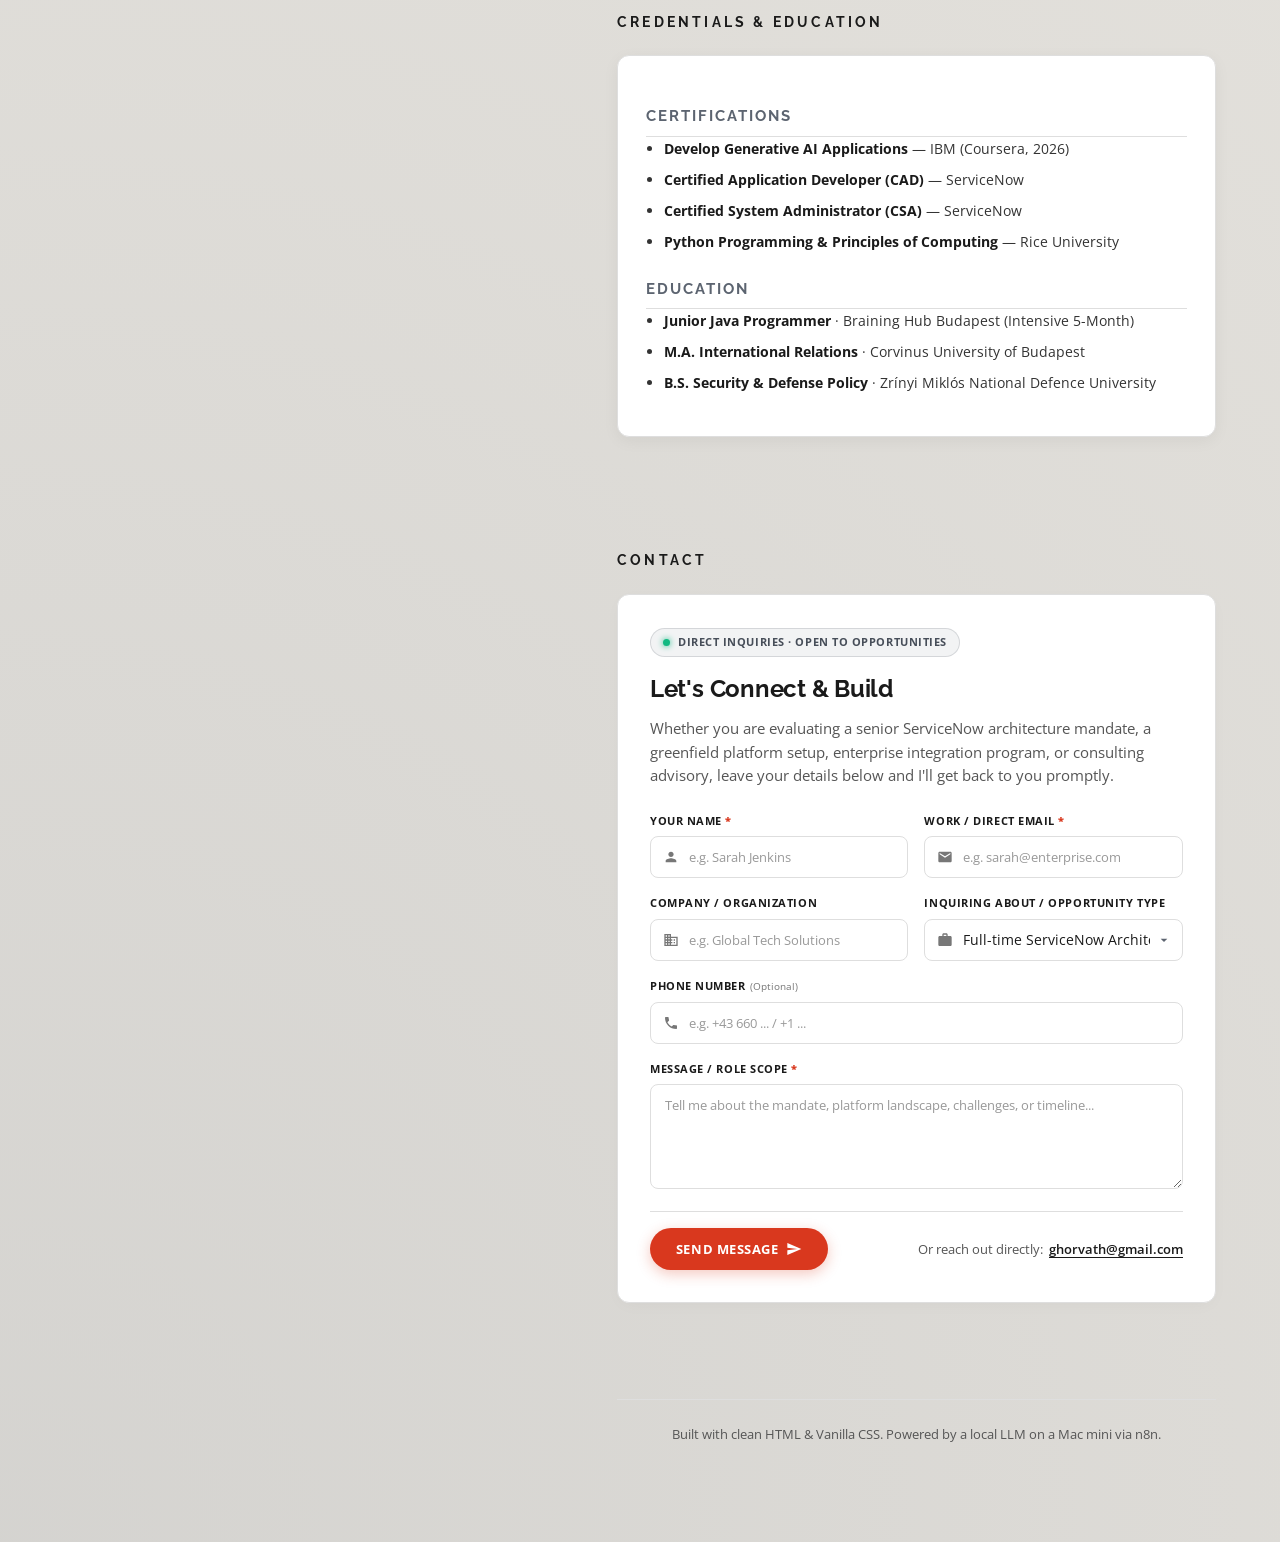
==== commit 9d98e1b8: "refactor(copy): calibrate claims to factual engineering scope and sync n8n KB" ====
--- a/index.html
+++ b/index.html
@@ -292,16 +292,17 @@
         <div class="card-item about-card">
           <p class="about-text" data-i18n-html="about_p1">
             <strong>Lead ServiceNow Architect &amp; Technical Lead with 8+ years</strong> driving platform architecture,
-            enterprise integrations, and modern workflow automation. Proven track record bootstrapping a
-            <strong>greenfield 6-instance ecosystem</strong>, directing full infrastructure decoupling through corporate
-            spin-off, and governing core <strong>ITSM, CMDB/Discovery, HAM, and Vulnerability Response</strong>
-            environments.
+            enterprise integrations, and modern workflow automation. Configured and provisioned a 6-instance ServiceNow
+            estate, focusing architectural ownership on the primary production and sub-production IT Service Desk
+            environments while establishing Azure SSO and access baselines across remaining instances. Core platform
+            governance spans <strong>ITSM, CMDB/Discovery, HAM, and Vulnerability Response</strong>.
           </p>
           <p class="about-text" data-i18n-html="about_p2">
-            Hands-on pioneer in agentic AI tooling—architecting custom in-house <strong>VS Code MCP toolchains</strong>
-            adopted team-wide to accelerate delivery and engineering automated <strong>n8n LLM workflows</strong> that
-            eliminate operational overhead. Based in the Vienna area (Pressbaum) with valid Austrian work status, ready
-            for hybrid or on-site engagement.
+            Engineered local VS Code development workflows and custom Model Context Protocol (MCP) integrations,
+            enabling direct extraction and analysis of ServiceNow instance context with LLMs for streamlined
+            development. Also built automated <strong>n8n LLM workflows</strong> to reduce manual operational overhead.
+            Based in the Vienna area (Pressbaum) with valid Austrian work status, ready for hybrid or on-site
+            engagement.
           </p>
         </div>
       </section>
@@ -339,25 +340,26 @@
                     guide and mentor a core team of 1&ndash;2 senior ServiceNow engineers; steer architectural
                     standards, ticket scoping, and code reviews while coordinating delivery within an 8+ developer
                     external partner ecosystem.</li>
-                  <li data-i18n-html="exp_ontinue_b3"><strong>Agentic Developer Tooling:</strong> Conceived and deployed
-                    an in-house VS Code agentic AI toolchain using custom MCP API wrappers, cutting development cycle
-                    times via automated code reviews, schema validation, and GlideScript generation.</li>
+                  <li data-i18n-html="exp_ontinue_b3"><strong>Developer Tooling &amp; MCP Workflows:</strong> Built
+                    practical local VS Code workflows and custom Model Context Protocol (MCP) integrations connecting
+                    IDE tools and LLMs to ServiceNow metadata and schemas for faster debugging, code inspection, and
+                    GlideScript development.</li>
                   <li data-i18n-html="exp_ontinue_b4"><strong>Enterprise AI &amp; Workflow Automation:</strong>
                     Architected asynchronous n8n LLM workflows chaining intelligence APIs with structured prompts,
                     automating deduplication, task queue execution, and high-volume record enrichment.</li>
                   <li data-i18n-html="exp_ontinue_b5"><strong>Automated HR Lifecycle &amp; Integrations:</strong>
                     Engineered end-to-end user onboarding and offboarding synchronization pipelines connecting BambooHR,
                     ServiceNow, and Microsoft Entra ID (Azure AD) via Power Automate and REST webhooks.</li>
-                  <li data-i18n-html="exp_ontinue_b6"><strong>Data Integration &amp; Middleware:</strong> Maintain
-                    high-reliability data synchronization and ETL pipelines across Cloudomation (Python) and Jitterbit
-                    into downstream corporate data warehouses.</li>
+                  <li data-i18n-html="exp_ontinue_b6"><strong>Data Integration &amp; Middleware:</strong> Collaborated
+                    with integration engineers to build and maintain bidirectional data flows and ETL syncs between
+                    ServiceNow, middleware (Cloudomation, Jitterbit), and corporate data warehouses.</li>
                 </ul>
                 <div class="tag-cloud" aria-label="Technologies used at Ontinue">
                   <span class="tag-badge accent">ServiceNow Architecture</span>
                   <span class="tag-badge">Technical Leadership</span>
                   <span class="tag-badge">ITSM &amp; CMDB</span>
                   <span class="tag-badge">HAM &amp; Vulnerability Response</span>
-                  <span class="tag-badge">VS Code Agentic AI</span>
+                  <span class="tag-badge">VS Code &amp; MCP</span>
                   <span class="tag-badge">n8n LLM Workflows</span>
                   <span class="tag-badge">BambooHR &amp; Entra ID</span>
                   <span class="tag-badge">Cloudomation &amp; SQL</span>
@@ -383,19 +385,20 @@
                 </h3>
                 <div class="card-company" data-i18n="exp_open_loc">Vienna (Hybrid)</div>
                 <ul class="bullet-list">
-                  <li data-i18n-html="exp_open_b1"><strong>Greenfield Architecture:</strong> Bootstrapped core
-                    ServiceNow landscape across 6 instances from scratch, establishing hardened security controls, role
-                    hierarchies, access controls (RBAC), and update-set deployment pipelines.</li>
-                  <li data-i18n-html="exp_open_b2"><strong>Corporate Spin-Off Execution:</strong> Led platform
-                    decoupling, directory synchronization, and relational data migrations required for the operational
-                    spin-off into Ontinue without production downtime.</li>
+                  <li data-i18n-html="exp_open_b1"><strong>Multi-Instance Provisioning:</strong> Configured and
+                    provisioned a 6-instance ServiceNow estate during the spin-off, establishing Azure SSO, basic group
+                    setups, RBAC baselines, and update-set pipelines while centering architectural ownership on the
+                    primary production and sub-production IT Service Desk instances.</li>
+                  <li data-i18n-html="exp_open_b2"><strong>Corporate Spin-Off Execution:</strong> Partnered with
+                    engineering leadership on platform separation during the Ontinue spin-off from Open Systems,
+                    directly designing and executing the decoupling and data migration of the ServiceNow estate.</li>
                   <li data-i18n-html="exp_open_b3"><strong>Instance Governance &amp; Handover:</strong> Established
                     baseline cloning runbooks and release gates, executing a structured operational handover of
                     auxiliary departmental instances to external partners.</li>
                 </ul>
                 <div class="tag-cloud" aria-label="Technologies used at Open Systems">
                   <span class="tag-badge accent">6-Instance Topology</span>
-                  <span class="tag-badge">Greenfield Architecture</span>
+                  <span class="tag-badge">Platform Provisioning</span>
                   <span class="tag-badge">Platform Decoupling</span>
                   <span class="tag-badge">RBAC &amp; Security</span>
                   <span class="tag-badge">Instance Cloning</span>
